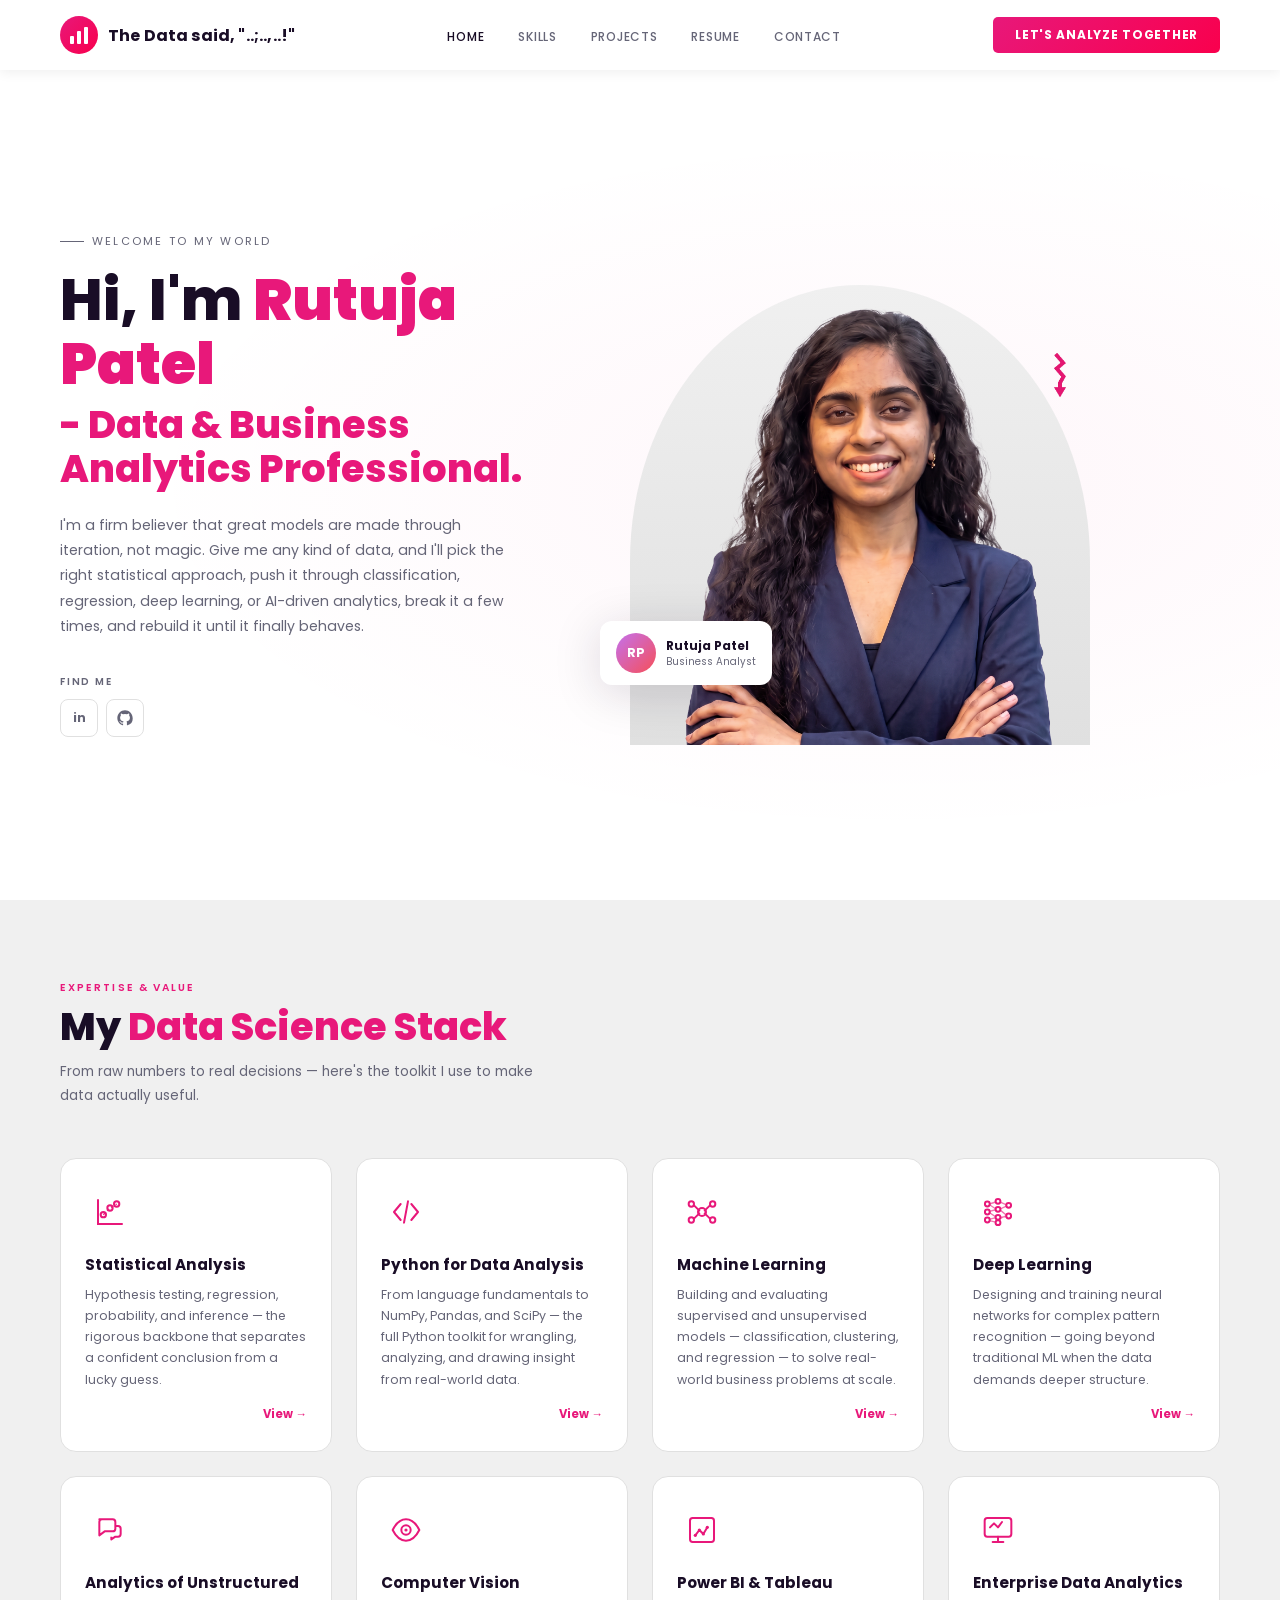
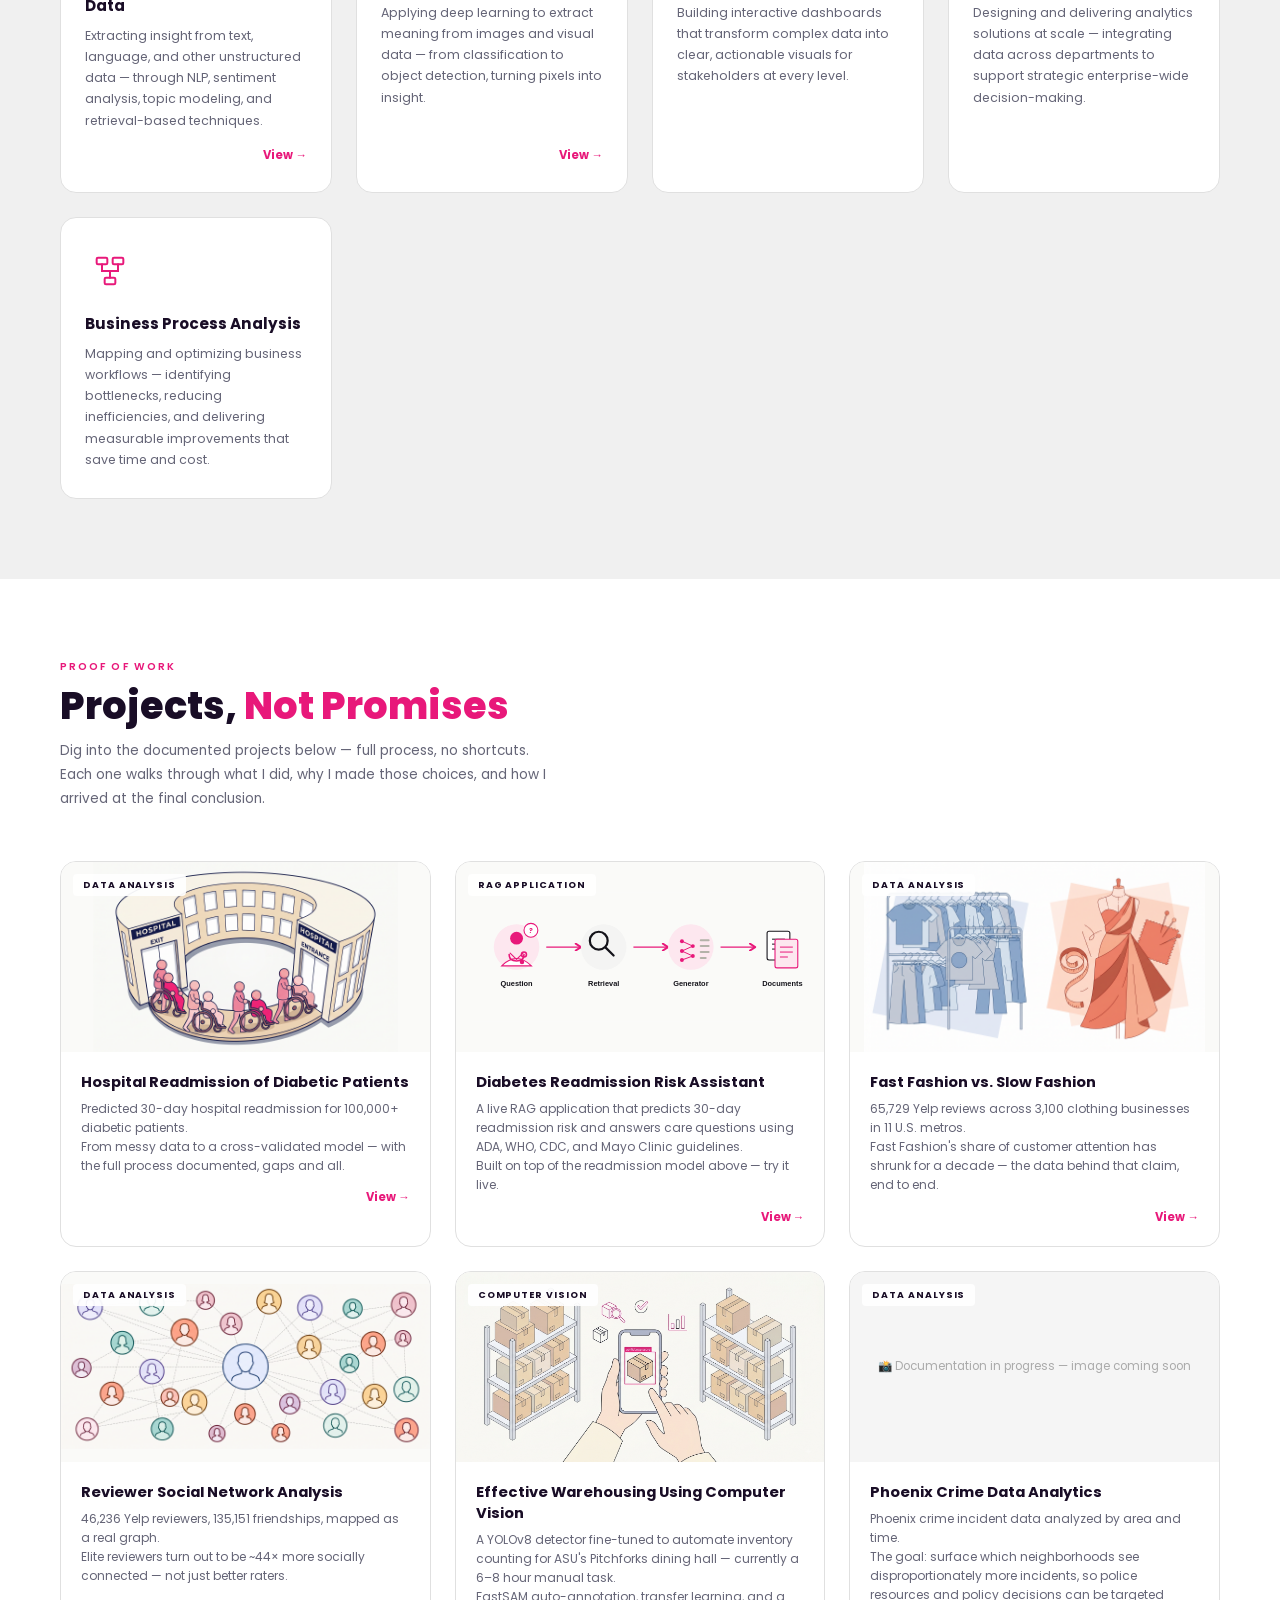
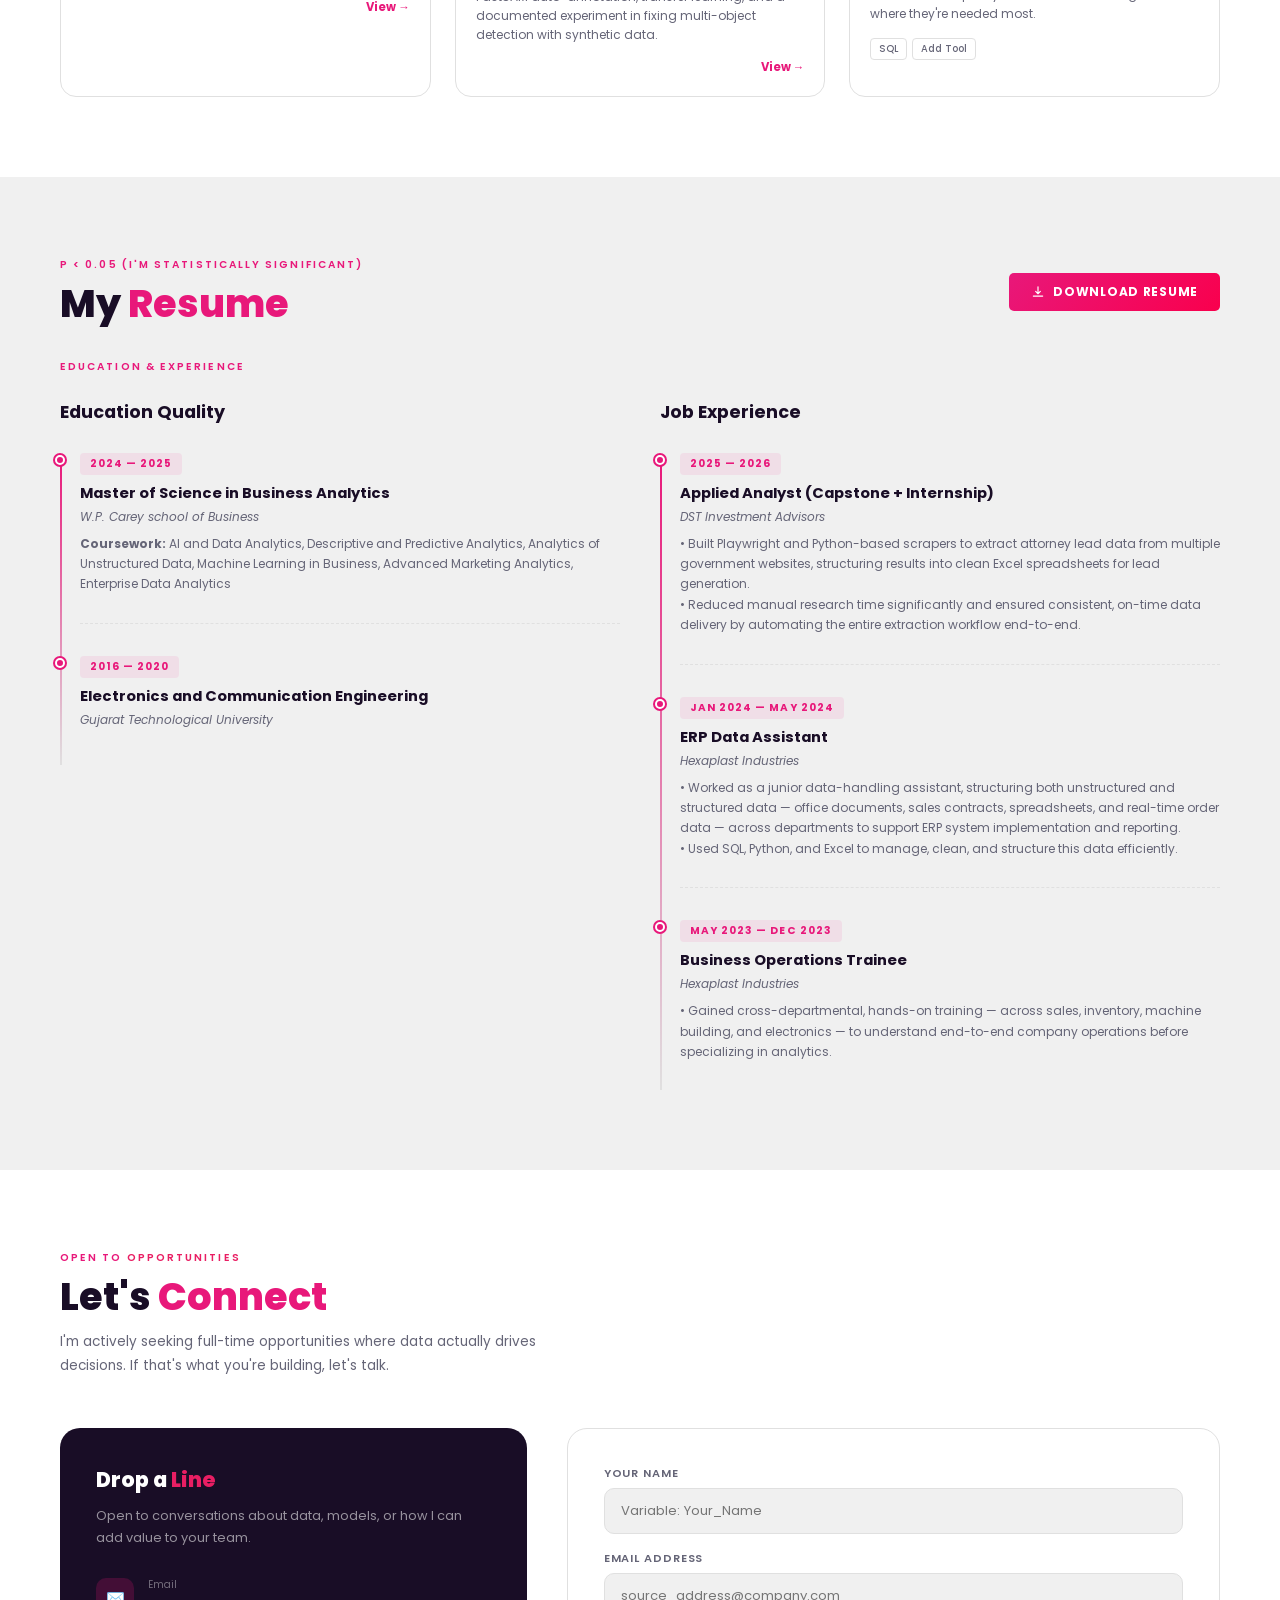
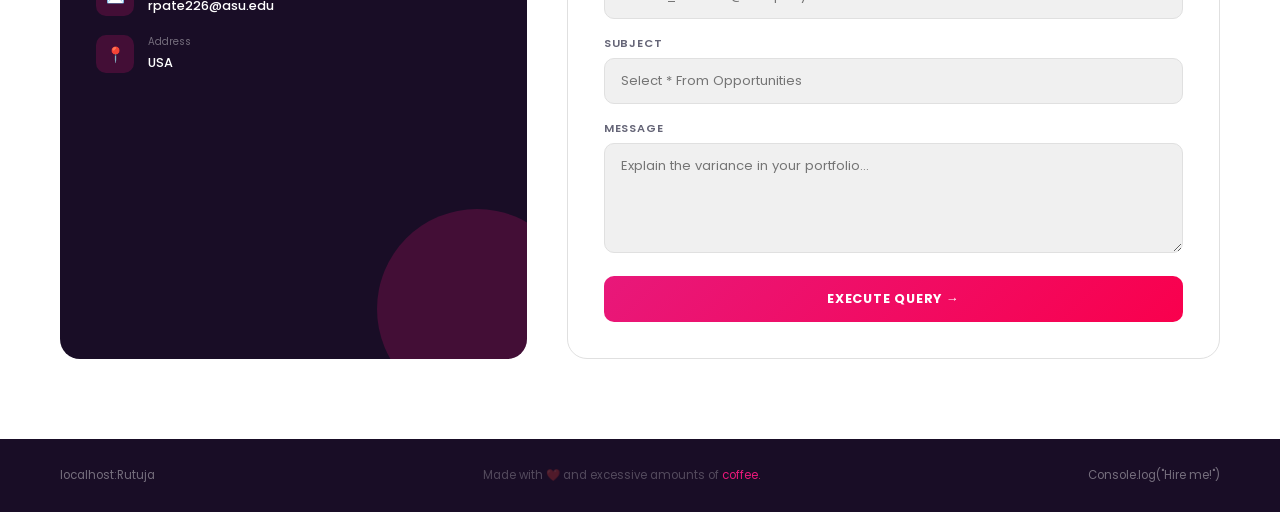
==== index.html @ 2fa55e88 "Update hero title and fill in Phoenix crime project description Per feedback: "a Business Analyst" u" ====
<!DOCTYPE html>
<html lang="en">
<head>
  <!-- Google tag (gtag.js) -->
  <script async src="https://www.googletagmanager.com/gtag/js?id=G-8GJ6KLD18J"></script>
  <script>
    window.dataLayer = window.dataLayer || [];
    function gtag(){dataLayer.push(arguments);}
    gtag('js', new Date());
    gtag('config', 'G-8GJ6KLD18J');
  </script>

<meta charset="UTF-8">
<meta name="viewport" content="width=device-width, initial-scale=1.0">
<title>Rutuja Patel | Analyst</title>
<link rel="icon" type="image/svg+xml" href="data:image/svg+xml,%3Csvg xmlns='http://www.w3.org/2000/svg' viewBox='0 0 64 64'%3E%3Cdefs%3E%3ClinearGradient id='g' x1='0%25' y1='0%25' x2='100%25' y2='100%25'%3E%3Cstop offset='0%25' stop-color='%23e8187a'/%3E%3Cstop offset='100%25' stop-color='%23f9004d'/%3E%3C/linearGradient%3E%3C/defs%3E%3Ccircle cx='32' cy='32' r='32' fill='url(%23g)'/%3E%3Ctext x='32' y='42' font-family='Poppins, Arial, sans-serif' font-weight='800' font-size='26' fill='white' text-anchor='middle'%3ERP%3C/text%3E%3C/svg%3E">
<link href="https://fonts.googleapis.com/css2?family=Poppins:wght@300;400;500;600;700;800;900&display=swap" rel="stylesheet">
<style>
:root {
  --bg: #f0f0f0;
  --white: #ffffff;
  --navy: #190d26;
  --pink: #e8187a;
  --pink2: #f9004d;
  --pink-grad: linear-gradient(135deg, #e8187a, #f9004d);
  --muted: #656577;
  --border: #e0e0e0;
  --text: #190d26;
  --font: 'Poppins', sans-serif;
  --shadow: 0 4px 24px rgba(25,13,38,0.10);
  --shadow-lg: 0 8px 48px rgba(25,13,38,0.15);
}
*,*::before,*::after{box-sizing:border-box;margin:0;padding:0}
html{scroll-behavior:smooth}
body{background:var(--bg);color:var(--text);font-family:var(--font);overflow-x:hidden}

/* -- TOPNAV -- */
.topnav{
  display:flex;align-items:center;justify-content:space-between;
  padding:0 60px;height:70px;
  background:var(--white);
  box-shadow:0 2px 12px rgba(0,0,0,0.07);
  position:sticky;top:0;z-index:100;
}
.logo{display:flex;align-items:center;gap:10px;text-decoration:none}
.logo-avatar{
  width:38px;height:38px;border-radius:50%;
  background:var(--pink-grad);
  display:flex;align-items:center;justify-content:center;
  color:white;font-weight:800;font-size:.85rem;
}
.logo-name{font-weight:700;font-size:1rem;color:var(--navy);letter-spacing:.01em}
.nav-links{display:flex;gap:6px;list-style:none}
.nav-links a{
  padding:6px 14px;border-radius:4px;
  font-size:.75rem;font-weight:500;letter-spacing:.06em;text-transform:uppercase;
  color:var(--muted);text-decoration:none;transition:color .2s;
}
.nav-links a:hover,.nav-links a.active{color:var(--navy)}
.nav-cta{
  background:var(--pink-grad);color:white;border:none;
  padding:9px 22px;border-radius:5px;
  font-family:var(--font);font-size:.75rem;font-weight:700;
  letter-spacing:.06em;text-transform:uppercase;cursor:pointer;text-decoration:none;
  transition:opacity .2s,transform .2s;
}
.nav-cta:hover{opacity:.9;transform:translateY(-1px)}
.nav-toggle{
  display:none;background:none;border:none;cursor:pointer;
  width:38px;height:38px;padding:0;align-items:center;justify-content:center;flex-shrink:0;
}
.nav-toggle span{display:block;width:20px;height:2px;background:var(--navy);border-radius:2px;position:relative;transition:background .2s}
.nav-toggle span::before,.nav-toggle span::after{
  content:'';position:absolute;left:0;width:20px;height:2px;background:var(--navy);border-radius:2px;transition:transform .2s;
}
.nav-toggle span::before{top:-6px}
.nav-toggle span::after{top:6px}
.nav-toggle.open span{background:transparent}
.nav-toggle.open span::before{transform:translateY(6px) rotate(45deg)}
.nav-toggle.open span::after{transform:translateY(-6px) rotate(-45deg)}

/* -- HERO -- */
#hero{
  background:var(--white);
  min-height:calc(100vh - 70px);
  display:flex;align-items:center;
  padding:0 60px;
  position:relative;overflow:hidden;
}
#hero::before{
  content:'';position:absolute;inset:0;
  background:radial-gradient(ellipse at 70% 50%,rgba(232,24,122,.04) 0%,transparent 60%);
  pointer-events:none;
}
.hero-content{flex:1;max-width:540px;padding-right:40px;position:relative;z-index:1}
.hero-eyebrow{
  font-size:.7rem;letter-spacing:.2em;text-transform:uppercase;
  color:var(--muted);margin-bottom:18px;
  display:flex;align-items:center;gap:8px;
}
.hero-eyebrow::before{content:'';width:24px;height:1px;background:var(--muted)}
h1.hero-heading{
  font-size:clamp(2.4rem,4.5vw,3.8rem);font-weight:800;
  line-height:1.12;color:var(--navy);margin-bottom:6px;
}
h1.hero-heading .pink{color:var(--pink);font-weight:900}
.hero-subheading{
  font-size:clamp(1.6rem,3vw,2.6rem);font-weight:800;
  color:var(--pink);line-height:1.15;margin-bottom:22px;
}
.hero-bio{
  font-size:.88rem;color:var(--muted);line-height:1.8;
  margin-bottom:36px;max-width:460px;
}
.hero-social-wrap{display:flex;gap:48px;flex-wrap:wrap}
.hero-social-group{}
.hero-social-label{
  font-size:.62rem;letter-spacing:.18em;text-transform:uppercase;
  color:var(--muted);margin-bottom:10px;font-weight:600;
}
.social-icons{display:flex;gap:8px}
.social-icon{
  width:38px;height:38px;border-radius:8px;
  border:1.5px solid var(--border);
  display:flex;align-items:center;justify-content:center;
  color:var(--muted);text-decoration:none;font-size:.75rem;font-weight:700;
  transition:all .2s;background:var(--white);
}
.social-icon:hover{background:rgba(232,24,122,.08);border-color:rgba(232,24,122,.35);color:var(--pink);transform:translateY(-2px)}
.skill-icon{
  width:38px;height:38px;border-radius:8px;
  border:1.5px solid var(--border);
  display:flex;align-items:center;justify-content:center;
  font-size:1.1rem;background:var(--white);
  transition:all .2s;cursor:default;
}
.skill-icon:hover{border-color:var(--pink);transform:translateY(-2px);box-shadow:0 4px 12px rgba(232,24,122,.2)}

/* HERO PHOTO AREA */
.hero-photo-area{
  flex:0 0 auto;width:520px;height:520px;
  position:relative;display:flex;align-items:flex-end;justify-content:center;
}
.hero-photo-bg{
  position:absolute;bottom:0;right:30px;
  width:460px;height:460px;border-radius:50% 50% 0 0 / 60% 60% 0 0;
  background:linear-gradient(180deg,#f0f0f0 0%,#e0e0e0 100%);
  overflow:hidden;display:flex;align-items:flex-end;justify-content:center;
}
.hero-photo-placeholder{
  width:100%;height:100%;display:flex;align-items:center;justify-content:center;
  flex-direction:column;gap:8px;color:var(--muted);
}
.hero-photo-placeholder span{font-size:3.5rem}
.hero-photo-placeholder p{font-size:.72rem;letter-spacing:.08em;text-align:center;padding:0 20px}

/* Floating card */
.hero-float-card{
  position:absolute;bottom:60px;left:0;
  background:var(--white);border-radius:12px;padding:12px 16px;
  box-shadow:var(--shadow-lg);display:flex;align-items:center;gap:10px;
  min-width:160px;
}
.float-avatar{
  width:40px;height:40px;border-radius:50%;
  background:linear-gradient(135deg,#c471ed,#f64f59);
  display:flex;align-items:center;justify-content:center;color:white;font-weight:700;font-size:.8rem;flex-shrink:0;
}
.float-name{font-size:.75rem;font-weight:700;color:var(--navy)}
.float-role{font-size:.62rem;color:var(--muted)}

/* Status badge */
.hero-status{
  position:absolute;top:60px;right:0;
  background:var(--pink-grad);
  color:white;border-radius:0 8px 8px 0;
  writing-mode:vertical-rl;text-orientation:mixed;
  padding:12px 8px;font-size:.6rem;font-weight:700;letter-spacing:.15em;text-transform:uppercase;
  box-shadow:var(--shadow);
}

/* -- SECTIONS -- */
.section{padding:80px 60px;background:var(--bg)}
.section.white{background:var(--white)}
.section-eyebrow{
  font-size:.65rem;letter-spacing:.2em;text-transform:uppercase;
  color:var(--pink);margin-bottom:8px;font-weight:600;
}
.section-title{
  font-size:clamp(1.8rem,3vw,2.5rem);font-weight:800;
  color:var(--navy);margin-bottom:10px;line-height:1.2;
}
.section-title span{color:var(--pink)}
.section-sub{font-size:.85rem;color:var(--muted);line-height:1.75;max-width:500px;margin-bottom:50px}
.resume-title-row{display:flex;align-items:center;justify-content:space-between;gap:24px;margin-bottom:32px}
.resume-download-btn{
  display:inline-flex;align-items:center;gap:8px;flex-shrink:0;
  background:var(--pink-grad);color:white;text-decoration:none;
  padding:10px 22px;border-radius:5px;
  font-family:var(--font);font-size:.75rem;font-weight:700;
  letter-spacing:.06em;text-transform:uppercase;
  transition:opacity .2s,transform .2s;
}
.resume-download-btn:hover{opacity:.9;transform:translateY(-1px)}

/* -- WHAT I DO -- */
.services-grid{
  display:grid;grid-template-columns:repeat(auto-fit,minmax(240px,1fr));gap:24px;
}
.service-card{
  background:var(--white);border:1.5px solid var(--border);
  border-radius:16px;padding:28px 24px;
  transition:all .3s;cursor:default;
  position:relative;overflow:hidden;color:inherit;text-decoration:none;
}
a.service-card{cursor:pointer}
.service-card::after{
  content:'';position:absolute;top:-40px;right:-40px;width:100px;height:100px;border-radius:50%;
  background:radial-gradient(circle,rgba(232,24,122,.35),transparent 70%);opacity:0;transition:opacity .3s;pointer-events:none;
}
.service-card:hover{
  border-color:transparent;transform:translateY(-5px);
  box-shadow:0 12px 40px rgba(232,24,122,.15);
}
.service-card:hover::after{opacity:1}
.service-icon{
  width:50px;height:50px;border-radius:12px;
  display:flex;align-items:center;justify-content:center;font-size:1.3rem;margin-bottom:16px;
  position:relative;z-index:1;transition:transform .3s;
}
.service-card:hover .service-icon{transform:scale(1.12) rotate(-6deg)}
.service-title{font-size:.95rem;font-weight:700;color:var(--navy);margin-bottom:8px;position:relative;z-index:1}
.service-desc{font-size:.78rem;color:var(--muted);line-height:1.7;position:relative;z-index:1}

/* -- PORTFOLIO -- */
.portfolio-grid{
  display:grid;grid-template-columns:repeat(auto-fill,minmax(290px,1fr));gap:24px;
}
.portfolio-card{
  background:var(--white);border-radius:16px;overflow:hidden;
  border:1.5px solid var(--border);transition:all .3s;
  display:block;color:inherit;text-decoration:none;
}
a.portfolio-card{cursor:pointer}
.portfolio-card:hover{transform:translateY(-6px);box-shadow:var(--shadow-lg);border-color:transparent}
.portfolio-thumb{
  height:190px;display:flex;align-items:center;justify-content:center;
  font-size:2.5rem;position:relative;overflow:hidden;
}
.portfolio-thumb img,.portfolio-thumb svg{transition:transform .4s ease}
.portfolio-card:hover .portfolio-thumb img,.portfolio-card:hover .portfolio-thumb svg{transform:scale(1.1)}
.thumb-cat{
  position:absolute;top:12px;left:12px;
  font-size:.58rem;font-weight:700;letter-spacing:.1em;text-transform:uppercase;
  padding:4px 10px;border-radius:4px;background:rgba(255,255,255,.92);color:var(--navy);
}
.portfolio-body{padding:20px}
.portfolio-title{font-size:.92rem;font-weight:700;color:var(--navy);margin-bottom:6px}
.portfolio-desc{font-size:.75rem;color:var(--muted);line-height:1.6;margin-bottom:14px}
.portfolio-meta{display:flex;align-items:center;justify-content:space-between}
.p-tags{display:flex;gap:5px;flex-wrap:wrap}
.p-tag{font-size:.6rem;padding:3px 8px;border-radius:4px;border:1px solid var(--border);color:var(--muted);font-weight:500}
.portfolio-link{font-size:.72rem;color:var(--pink);text-decoration:none;font-weight:700;display:inline-block;transition:transform .25s}
.portfolio-link:hover{color:var(--pink2)}
.portfolio-card:hover .portfolio-link,.service-card:hover .portfolio-link{transform:translateX(4px)}

/* -- RESUME -- */
.resume-tabs{
  display:flex;gap:0;border-bottom:2px solid var(--border);margin-bottom:40px;overflow-x:auto;-webkit-overflow-scrolling:touch;
}
.resume-tab{
  padding:12px 24px;font-size:.75rem;font-weight:600;letter-spacing:.06em;
  text-transform:uppercase;color:var(--muted);border:none;background:transparent;
  cursor:pointer;border-bottom:2px solid transparent;margin-bottom:-2px;
  font-family:var(--font);transition:all .2s;white-space:nowrap;
}
.resume-tab.active{color:var(--pink);border-bottom-color:var(--pink)}
.resume-tab:hover:not(.active){color:var(--navy)}
.tab-pane{display:none}
.tab-pane.active{display:block}
.resume-grid{display:grid;grid-template-columns:1fr 1fr;gap:40px}
.resume-block-title{
  font-size:1.1rem;font-weight:700;color:var(--navy);
  margin-bottom:24px;display:flex;align-items:center;gap:8px;
}
.resume-block-title span{color:var(--pink)}
.timeline{position:relative;padding-left:20px}
.timeline::before{content:'';position:absolute;left:0;top:8px;bottom:0px;width:2px;background:linear-gradient(var(--pink),var(--border))}
.timeline-item{position:relative;margin-bottom:28px;padding-bottom:28px;border-bottom:1px dashed var(--border)}
.timeline-item:last-child{border-bottom:none;margin-bottom:0}
.timeline-item::before{
  content:'';position:absolute;left:-25px;top:6px;
  width:10px;height:10px;border-radius:50%;
  background:var(--pink);border:2px solid white;box-shadow:0 0 0 2px var(--pink);
}
.timeline-date{
  font-size:.65rem;font-weight:700;letter-spacing:.1em;text-transform:uppercase;
  color:var(--pink);background:rgba(232,24,122,.08);
  padding:3px 10px;border-radius:4px;display:inline-block;margin-bottom:8px;
}
.timeline-title{font-size:.92rem;font-weight:700;color:var(--navy);margin-bottom:4px}
.timeline-org{font-size:.75rem;color:var(--muted);margin-bottom:8px;font-style:italic}
.timeline-desc{font-size:.75rem;color:var(--muted);line-height:1.7}
.timeline-score{
  display:inline-block;margin-top:6px;font-size:.68rem;font-weight:700;
  color:white;background:var(--pink-grad);padding:2px 10px;border-radius:10px;
}

/* Skills */
.skills-grid2{display:grid;grid-template-columns:repeat(auto-fit,minmax(260px,1fr));gap:32px}
.skill-group-title{font-size:.92rem;font-weight:700;color:var(--navy);margin-bottom:16px;padding-bottom:8px;border-bottom:1px solid var(--border)}
.skill-item{display:flex;align-items:center;gap:12px;margin-bottom:14px}
.skill-name{font-size:.78rem;min-width:120px;color:var(--text);font-weight:500}
.skill-track{flex:1;height:6px;background:#e8e8e8;border-radius:3px;overflow:hidden}
.skill-fill{height:100%;border-radius:3px;background:var(--pink-grad);width:0%;transition:width 1.3s cubic-bezier(.4,0,.2,1)}
.skill-pct{font-size:.68rem;color:var(--muted);min-width:32px;text-align:right;font-weight:600}

/* -- CONTACT -- */
.contact-wrap{display:grid;grid-template-columns:1fr 1.4fr;gap:40px}
.contact-info{background:var(--navy);border-radius:20px;padding:36px;color:white;position:relative;overflow:hidden}
.contact-info::after{
  content:'';position:absolute;bottom:-50px;right:-50px;
  width:200px;height:200px;border-radius:50%;
  background:rgba(232,24,122,.2);pointer-events:none;
}
.contact-info h3{font-size:1.3rem;font-weight:800;margin-bottom:10px}
.contact-info p{font-size:.8rem;color:rgba(255,255,255,.55);line-height:1.75;margin-bottom:28px}
.c-detail{display:flex;align-items:center;gap:14px;margin-bottom:18px}
.c-icon{
  width:38px;height:38px;border-radius:10px;
  background:rgba(232,24,122,.2);
  display:flex;align-items:center;justify-content:center;font-size:.95rem;flex-shrink:0;
}
.c-label{font-size:.62rem;color:rgba(255,255,255,.4);display:block}
.c-value{font-size:.8rem;color:white;font-weight:500}
.contact-form{background:var(--white);border-radius:20px;padding:36px;border:1.5px solid var(--border)}
.form-row{margin-bottom:16px}
.form-label{font-size:.7rem;font-weight:600;letter-spacing:.08em;text-transform:uppercase;color:var(--muted);display:block;margin-bottom:6px}
.form-input{
  width:100%;padding:12px 16px;border:1.5px solid var(--border);border-radius:10px;
  background:var(--bg);color:var(--text);font-family:var(--font);font-size:.82rem;
  transition:border-color .2s;outline:none;
}
.form-input:focus{border-color:var(--pink)}
textarea.form-input{resize:vertical;min-height:110px}
.btn-send{
  width:100%;padding:14px;background:var(--pink-grad);color:white;border:none;border-radius:10px;
  font-family:var(--font);font-size:.8rem;font-weight:700;letter-spacing:.06em;text-transform:uppercase;
  cursor:pointer;transition:all .2s;
}
.btn-send:hover{opacity:.9;transform:translateY(-2px);box-shadow:0 6px 20px rgba(232,24,122,.4)}

/* -- FOOTER -- */
footer{
  background:var(--navy);color:rgba(255,255,255,.4);
  padding:28px 60px;display:flex;align-items:center;justify-content:space-between;
  font-size:.72rem;
}
footer .pink{color:var(--pink)}

/* -- ANIMATIONS -- */
.anim{opacity:0;transform:translateY(24px);transition:opacity .65s,transform .65s}
.anim.in{opacity:1;transform:translateY(0)}
@keyframes fadeUp{from{opacity:0;transform:translateY(20px)}to{opacity:1;transform:translateY(0)}}
.hero-content>*{opacity:0;animation:fadeUp .6s forwards}
.hero-content .hero-eyebrow{animation-delay:.1s}
.hero-content h1{animation-delay:.25s}
.hero-content .hero-subheading{animation-delay:.35s}
.hero-content .hero-bio{animation-delay:.45s}
.hero-content .hero-social-wrap{animation-delay:.6s}
.hero-photo-area{opacity:0;animation:fadeUp .8s .4s forwards}

/* -- RESPONSIVE -- */
@media(max-width:960px){
  .topnav{padding:0 24px}
  .nav-toggle{display:flex}
  .nav-links{
    display:flex;flex-direction:column;gap:0;
    position:absolute;top:70px;left:0;right:0;
    background:var(--white);box-shadow:0 12px 24px rgba(0,0,0,.08);
    max-height:0;overflow:hidden;transition:max-height .25s ease;
  }
  .nav-links.open{max-height:320px}
  .nav-links a{padding:14px 24px;border-bottom:1px solid var(--border)}
  #hero{flex-direction:column;padding:60px 24px;text-align:center;gap:40px}
  .hero-content{padding-right:0;max-width:100%}
  .hero-social-wrap{justify-content:center}
  .hero-photo-area{width:100%;height:300px}
  .hero-photo-bg{width:280px;height:280px}
  .section{padding:60px 24px}
  .resume-grid,.contact-wrap{grid-template-columns:1fr}
  .resume-title-row{flex-wrap:wrap;gap:16px}
  footer{flex-direction:column;gap:8px;padding:20px 24px;text-align:center}
}
@media(max-width:600px){
  .services-grid{grid-template-columns:1fr}
  .portfolio-grid{grid-template-columns:1fr}
}
</style>
</head>
<body>

<!-- TOPNAV -->
<header class="topnav">
  <a href="#hero" class="logo">
  <div class="logo-avatar">
    <svg width="22" height="22" viewBox="0 0 22 22" fill="none">
      <rect x="2" y="12" width="4" height="8" rx="1" fill="white"/>
      <rect x="9" y="7" width="4" height="13" rx="1" fill="white"/>
      <rect x="16" y="3" width="4" height="17" rx="1" fill="white"/>
    </svg>
  </div>
  <span class="logo-name">The Data said, "..;..,..!"</span>
  </a>
  <ul class="nav-links" id="navLinks">
    <li><a href="#hero" class="active">Home</a></li>
    <li><a href="#features">Skills</a></li>
    <li><a href="#portfolio">Projects</a></li>
    <li><a href="#resume">Resume</a></li>
    <li><a href="#contact">Contact</a></li>
  </ul>
  <a href="#contact" class="nav-cta">Let's Analyze Together</a>
  <button class="nav-toggle" id="navToggle" aria-label="Toggle menu" aria-expanded="false" aria-controls="navLinks"><span></span></button>
</header>

<!-- HERO -->
<section id="hero">
  <canvas id="heroDotCanvas" style="position:absolute;inset:0;width:100%;height:100%;pointer-events:none;z-index:0;"></canvas>
  <div class="hero-content">
    <div class="hero-eyebrow">Welcome to my world</div>
    <h1 class="hero-heading">Hi, I'm <span class="pink">Rutuja Patel</span></h1>
    <div class="hero-subheading">- Data &amp; Business Analytics Professional.</div>
    <p class="hero-bio">I'm a firm believer that great models are made through iteration, not magic. Give me any kind of data, and I'll pick the right statistical approach, push it through classification, regression, deep learning, or AI-driven analytics, break it a few times, and rebuild it until it finally behaves.</p>

    <div class="hero-social-wrap">
      <div class="hero-social-group">
        <div class="hero-social-label">Find me</div>
        <div class="social-icons">
          <!-- <a href="#" class="social-icon" title="Facebook">f</a> -->
          <!-- <a href="#" class="social-icon" title="Instagram">ig</a> -->
          <a href="https://www.linkedin.com/in/rutuja-patel-analyst/" class="social-icon" title="LinkedIn" target="_blank" rel="noopener">in</a>
          <a href="https://github.com/analyzewithrutuja" class="social-icon" title="GitHub" target="_blank" rel="noopener">
            <svg width="16" height="16" viewBox="0 0 24 24" fill="currentColor">
              <path d="M12 .5C5.73.5.5 5.73.5 12c0 5.08 3.29 9.39 7.86 10.91.58.1.79-.25.79-.56 0-.28-.01-1.02-.02-2-3.2.7-3.88-1.54-3.88-1.54-.52-1.33-1.28-1.68-1.28-1.68-1.04-.71.08-.7.08-.7 1.15.08 1.76 1.18 1.76 1.18 1.03 1.76 2.7 1.25 3.36.96.1-.75.4-1.25.73-1.54-2.56-.29-5.25-1.28-5.25-5.7 0-1.26.45-2.29 1.18-3.1-.12-.29-.51-1.46.11-3.04 0 0 .97-.31 3.18 1.18a11 11 0 0 1 5.8 0c2.2-1.49 3.17-1.18 3.17-1.18.63 1.58.24 2.75.12 3.04.74.81 1.18 1.84 1.18 3.1 0 4.43-2.7 5.4-5.27 5.69.41.36.78 1.06.78 2.14 0 1.55-.01 2.79-.01 3.17 0 .31.21.67.8.56A10.51 10.51 0 0 0 23.5 12C23.5 5.73 18.27.5 12 .5z"/>
            </svg>
          </a>
        </div>
      </div>
      <!--
      <div class="hero-social-group">
        <div class="hero-social-label">Best skill on</div>
        <div class="social-icons">
          <div class="skill-icon" title="LinkedIn">-</div>
          <div class="skill-icon" title="Figma">-</div>
          <div class="skill-icon" title="Framer">-</div>
        </div>
      </div>
      -->
    </div>
  </div>

  <div class="hero-photo-area">
    <!-- <div class="hero-status">Available</div> -->
    <div class="hero-status" style="background:transparent; border:none; box-shadow:none; padding:0;">
        <img src="images/downward_zigzag_arrow.png" alt="scroll down" 
        style="width:120px; height:auto;">
    </div>
    <div class="hero-photo-bg">
  <img src="images/hero.png" alt="Rutuja Patel" 
       style="width:100%;height:100%;object-fit:cover;object-position:top">
    </div>
    <div class="hero-float-card">
      <div class="float-avatar">RP</div>
      <div>
        <div class="float-name">Rutuja Patel</div>
        <div class="float-role">Business Analyst</div>
      </div>
    </div>
  </div>
</section>

<!-- WHAT I DO -->
<section id="features" class="section">
  <div class="section-eyebrow">Expertise & Value</div>
  <h2 class="section-title">My <span>Data Science Stack</span></h2>
  <p class="section-sub">From raw numbers to real decisions — here's the toolkit I use to make data actually useful.</p>
  <div class="services-grid">

    <!-- 1. Statistical Analysis -->
    <a href="skills/statistical_analysis.html" class="service-card anim" style="display:flex;flex-direction:column;">
    <div class="service-icon" style="background:#ffffff">
      <svg width="32" height="32" viewBox="0 0 24 24" fill="none">
        <path d="M3 3v18h18" stroke="#e8187a" stroke-width="1.5" stroke-linecap="round"/>
        <circle cx="7" cy="14" r="2" stroke="#e8187a" stroke-width="1.5"/>
        <circle cx="12" cy="9" r="2" stroke="#e8187a" stroke-width="1.5"/>
        <circle cx="17" cy="6" r="2" stroke="#e8187a" stroke-width="1.5"/>
        <path d="M7 14 L12 9 L17 6" stroke="#e8187a" stroke-width="1" stroke-dasharray="2 2"/>
      </svg>
    </div>
    <div class="service-title">Statistical Analysis</div>
    <p class="service-desc" style="flex:1">Hypothesis testing, regression, probability, and inference — the rigorous backbone that separates a confident conclusion from a lucky guess.</p>
    <span class="portfolio-link" style="display:block;margin-top:16px;font-size:.72rem;text-align:right;">View →</span>
  </a>

    <!-- 2. Python for Data Analysis -->
    <a href="skills/python_for_data_analysis.html" class="service-card anim" style="display:flex;flex-direction:column;">
      <div class="service-icon" style="background:#ffffff">
        <svg width="32" height="32" viewBox="0 0 24 24" fill="none">
          <path d="M8 6L3 12l5 6" stroke="#e8187a" stroke-width="1.5" stroke-linecap="round" stroke-linejoin="round"/>
          <path d="M16 6l5 6-5 6" stroke="#e8187a" stroke-width="1.5" stroke-linecap="round" stroke-linejoin="round"/>
          <path d="M13.5 4l-3 16" stroke="#e8187a" stroke-width="1.5" stroke-linecap="round"/>
        </svg>
      </div>
      <div class="service-title">Python for Data Analysis</div>
      <p class="service-desc" style="flex:1">From language fundamentals to NumPy, Pandas, and SciPy — the full Python toolkit for wrangling, analyzing, and drawing insight from real-world data.</p>
      <span class="portfolio-link" style="display:block;margin-top:16px;font-size:.72rem;text-align:right;">View →</span>
    </a>

    <!-- 3. Machine Learning -->
    <a href="skills/machine_learning_for_data_analytics.html" class="service-card anim" style="display:flex;flex-direction:column;">
      <div class="service-icon" style="background:#ffffff">
        <svg width="32" height="32" viewBox="0 0 24 24" fill="none">
          <circle cx="12" cy="12" r="3" stroke="#e8187a" stroke-width="1.5"/>
          <circle cx="4" cy="6" r="2" stroke="#e8187a" stroke-width="1.5"/>
          <circle cx="20" cy="6" r="2" stroke="#e8187a" stroke-width="1.5"/>
          <circle cx="4" cy="18" r="2" stroke="#e8187a" stroke-width="1.5"/>
          <circle cx="20" cy="18" r="2" stroke="#e8187a" stroke-width="1.5"/>
          <path d="M6 7l4 4M18 7l-4 4M6 17l4-4M18 17l-4-4" stroke="#e8187a" stroke-width="1.5" stroke-linecap="round"/>
        </svg>
      </div>
      <div class="service-title">Machine Learning</div>
      <p class="service-desc" style="flex:1">Building and evaluating supervised and unsupervised models — classification, clustering, and regression — to solve real-world business problems at scale.</p>
      <span class="portfolio-link" style="display:block;margin-top:12px;font-size:.72rem;text-align:right;">View &rarr;</span>
    </a>

    <!-- 4. Deep Learning -->
    <a href="skills/deep_learning.html" class="service-card anim" style="display:flex;flex-direction:column;">
      <div class="service-icon" style="background:#ffffff">
        <svg width="32" height="32" viewBox="0 0 24 24" fill="none">
          <circle cx="4" cy="6" r="1.8" stroke="#e8187a" stroke-width="1.5"/>
          <circle cx="4" cy="12" r="1.8" stroke="#e8187a" stroke-width="1.5"/>
          <circle cx="4" cy="18" r="1.8" stroke="#e8187a" stroke-width="1.5"/>
          <circle cx="12" cy="4" r="1.8" stroke="#e8187a" stroke-width="1.5"/>
          <circle cx="12" cy="10" r="1.8" stroke="#e8187a" stroke-width="1.5"/>
          <circle cx="12" cy="16" r="1.8" stroke="#e8187a" stroke-width="1.5"/>
          <circle cx="12" cy="20" r="1.8" stroke="#e8187a" stroke-width="1.5"/>
          <circle cx="20" cy="7" r="1.8" stroke="#e8187a" stroke-width="1.5"/>
          <circle cx="20" cy="15" r="1.8" stroke="#e8187a" stroke-width="1.5"/>
          <path d="M5.6 6L10.2 4.5M5.6 6.6L10.2 9.6M5.6 11.5L10.2 10.3M5.6 12.5L10.2 15.6M5.6 17.5L10.2 16.2M5.6 18.4L10.2 19.6" stroke="#e8187a" stroke-width="1" opacity="0.6"/>
          <path d="M13.7 4.6L18.4 6.6M13.7 9.6L18.4 7.6M13.7 10.6L18.4 14.4M13.7 16L18.4 15.4M13.7 16.8L18.4 14.8" stroke="#e8187a" stroke-width="1" opacity="0.6"/>
        </svg>
      </div>
      <div class="service-title">Deep Learning</div>
      <p class="service-desc" style="flex:1">Designing and training neural networks for complex pattern recognition — going beyond traditional ML when the data demands deeper structure.</p>
      <span class="portfolio-link" style="display:block;margin-top:16px;font-size:.72rem;text-align:right;">View →</span>
    </a>

    <!-- 5. Analytics of Unstructured Data -->
    <a href="skills/analytics_of_unstructured_data.html" class="service-card anim" style="display:flex;flex-direction:column;">
      <div class="service-icon" style="background:#ffffff">
        <svg width="32" height="32" viewBox="0 0 24 24" fill="none">
          <path d="M4 4h10a2 2 0 012 2v5a2 2 0 01-2 2H8l-4 3V6a2 2 0 012-2z" stroke="#e8187a" stroke-width="1.5" stroke-linejoin="round"/>
          <path d="M16 9h2a2 2 0 012 2v4a2 2 0 01-2 2h-2l-3 2v-2" stroke="#e8187a" stroke-width="1.5" stroke-linejoin="round"/>
        </svg>
      </div>
      <div class="service-title">Analytics of Unstructured Data</div>
      <p class="service-desc" style="flex:1">Extracting insight from text, language, and other unstructured data — through NLP, sentiment analysis, topic modeling, and retrieval-based techniques.</p>
      <span class="portfolio-link" style="display:block;margin-top:16px;font-size:.72rem;text-align:right;">View →</span>
    </a>

    <!-- 6. Computer Vision -->
    <a href="skills/computer_vision.html" class="service-card anim" style="display:flex;flex-direction:column;">
      <div class="service-icon" style="background:#ffffff">
        <svg width="32" height="32" viewBox="0 0 24 24" fill="none">
          <path d="M2 12c2.5-5 6.5-8 10-8s7.5 3 10 8c-2.5 5-6.5 8-10 8s-7.5-3-10-8z" stroke="#e8187a" stroke-width="1.5" stroke-linejoin="round"/>
          <circle cx="12" cy="12" r="3.5" stroke="#e8187a" stroke-width="1.5"/>
          <circle cx="12" cy="12" r="1.2" fill="#e8187a"/>
        </svg>
      </div>
      <div class="service-title">Computer Vision</div>
      <p class="service-desc" style="flex:1">Applying deep learning to extract meaning from images and visual data — from classification to object detection, turning pixels into insight.</p>
      <span class="portfolio-link" style="display:block;margin-top:16px;font-size:.72rem;text-align:right;">View →</span>
    </a>


    <!-- 7. Power BI & Tableau -->
    <div class="service-card anim" style="display:flex;flex-direction:column;">
      <div class="service-icon" style="background:#ffffff">
        <svg width="32" height="32" viewBox="0 0 24 24" fill="none">
          <rect x="3" y="3" width="18" height="18" rx="2" stroke="#e8187a" stroke-width="1.5"/>
          <path d="M7 16l3-4 3 3 3-5" stroke="#e8187a" stroke-width="1.5" stroke-linecap="round" stroke-linejoin="round"/>
          <circle cx="7" cy="16" r="1.2" fill="#e8187a"/>
          <circle cx="10" cy="12" r="1.2" fill="#e8187a"/>
          <circle cx="13" cy="15" r="1.2" fill="#e8187a"/>
          <circle cx="16" cy="10" r="1.2" fill="#e8187a"/>
        </svg>
      </div>
      <div class="service-title">Power BI & Tableau</div>
      <p class="service-desc" style="flex:1">Building interactive dashboards that transform complex data into clear, actionable visuals for stakeholders at every level.</p>
      <!-- <a href="#portfolio" class="portfolio-link" style="display:block;margin-top:16px;font-size:.72rem;text-align:right;">View →</a> -->
    </div>

    <!-- 8. Enterprise Data Analytics -->
    <div class="service-card anim" style="display:flex;flex-direction:column;">
      <div class="service-icon" style="background:#ffffff">
        <svg width="32" height="32" viewBox="0 0 24 24" fill="none">
          <rect x="2" y="3" width="20" height="14" rx="2" stroke="#e8187a" stroke-width="1.5"/>
          <path d="M8 21h8M12 17v4" stroke="#e8187a" stroke-width="1.5" stroke-linecap="round"/>
          <path d="M6 10l3-3 3 3 3-4" stroke="#e8187a" stroke-width="1.5" stroke-linecap="round" stroke-linejoin="round"/>
        </svg>
      </div>
      <div class="service-title">Enterprise Data Analytics</div>
      <p class="service-desc" style="flex:1">Designing and delivering analytics solutions at scale — integrating data across departments to support strategic enterprise-wide decision-making.</p>
      <!-- <a href="#portfolio" class="portfolio-link" style="display:block;margin-top:16px;font-size:.72rem;text-align:right;">View →</a> -->
    </div>

    <!-- 9. Business Process Analysis -->
    <div class="service-card anim" style="display:flex;flex-direction:column;">
      <div class="service-icon" style="background:#ffffff">
        <svg width="32" height="32" viewBox="0 0 24 24" fill="none">
          <rect x="2" y="2" width="8" height="5" rx="1" stroke="#e8187a" stroke-width="1.5"/>
          <rect x="14" y="2" width="8" height="5" rx="1" stroke="#e8187a" stroke-width="1.5"/>
          <rect x="8" y="17" width="8" height="5" rx="1" stroke="#e8187a" stroke-width="1.5"/>
          <path d="M6 7L6 12L12 12L12 17" stroke="#e8187a" stroke-width="1.5" stroke-linecap="round"/>
          <path d="M18 7L18 12L12 12" stroke="#e8187a" stroke-width="1.5" stroke-linecap="round"/>
        </svg>
      </div>
      <div class="service-title">Business Process Analysis</div>
      <p class="service-desc" style="flex:1">Mapping and optimizing business workflows — identifying bottlenecks, reducing inefficiencies, and delivering measurable improvements that save time and cost.</p>
      <!-- <a href="#portfolio" class="portfolio-link" style="display:block;margin-top:16px;font-size:.72rem;text-align:right;">View →</a> -->
    </div>

  </div>
</section>


<!-- PORTFOLIO -->
<section id="portfolio" class="section white">
  <div class="section-eyebrow">Proof of Work</div>
  <h2 class="section-title">Projects, <span>Not Promises</span></h2>
  <p class="section-sub">Dig into the documented projects below — full process, no shortcuts. Each one walks through what I did, why I made those choices, and how I arrived at the final conclusion.</p>
  <div class="portfolio-grid">

    <!-- Project 1 -->
    <a href="projects/hospital_readmission.html" class="portfolio-card anim" data-cat="analysis">
      <div class="portfolio-thumb" style="background:#FAFAF8; overflow:hidden;">
        <div class="thumb-cat">Data Analysis</div>
        <img src="images/project_hospital_readmission.png" alt="Hospital Readmission of Diabetic Patients project thumbnail" style="width:100%;height:100%;object-fit:contain;object-position:center;">
      </div>
      <div class="portfolio-body">
        <div class="portfolio-title">Hospital Readmission of Diabetic Patients</div>
        <p class="portfolio-desc">Predicted 30-day hospital readmission for 100,000+ diabetic patients.<br>From messy data to a cross-validated model — with the full process documented, gaps and all.</p>
        <div class="portfolio-meta">
          <div class="p-tags"></div>
          <span class="portfolio-link">View →</span>
        </div>
      </div>
    </a>

    <!-- Project 2 -->
    <a href="projects/hospital_readmission_rag.html" class="portfolio-card anim" data-cat="analysis">
      <div class="portfolio-thumb" style="background:#FAFAF8; overflow:hidden; padding:0 16px;">
        <div class="thumb-cat">RAG Application</div>
        <svg width="100%" height="100%" viewBox="0 0 680 260" role="img" style="display:block;" preserveAspectRatio="xMidYMid meet">
          <title>RAG pipeline flowchart</title>
          <desc>A flat icon flowchart showing four stages: a doctor with a question mark, retrieval via a magnifying glass, a generator with a neural network icon, and documents shown as overlapping paper icons.</desc>
          <defs>
            <marker id="rag-arrow" viewBox="0 0 10 10" refX="8" refY="5" markerWidth="7" markerHeight="7" orient="auto-start-reverse">
              <path d="M2 1L8 5L2 9" fill="none" stroke="#e8187a" stroke-width="2.2" stroke-linecap="round" stroke-linejoin="round"/>
            </marker>
          </defs>
          <rect x="0" y="0" width="680" height="260" fill="#FAFAF8"/>

          <circle cx="90" cy="110" r="46" fill="#FDE7EF"/>
          <circle cx="90" cy="92" r="13" fill="#e8187a"/>
          <path d="M60 148 Q90 118 120 148 Z" fill="#ffffff" stroke="#e8187a" stroke-width="2.2"/>
          <path d="M77 122 L90 135 L103 122" fill="none" stroke="#e8187a" stroke-width="2.2" stroke-linecap="round" stroke-linejoin="round"/>
          <circle cx="101" cy="140" r="4.5" fill="#e8187a"/>
          <path d="M75 125 Q75 138 90 138 Q105 138 105 125" fill="none" stroke="#e8187a" stroke-width="3.2" stroke-linecap="round"/>
          <circle cx="105" cy="125" r="5" fill="none" stroke="#e8187a" stroke-width="3.2"/>
          <circle cx="119" cy="76" r="14" fill="#ffffff" stroke="#e8187a" stroke-width="2.2"/>
          <text x="119" y="81" text-anchor="middle" font-family="Poppins, sans-serif" font-weight="700" font-size="14" fill="#e8187a">?</text>
          <text x="90" y="188" text-anchor="middle" font-family="Inter, sans-serif" font-weight="700" font-size="15" fill="#14131A">Question</text>

          <line x1="150" y1="110" x2="220" y2="110" stroke="#e8187a" stroke-width="2.5" marker-end="url(#rag-arrow)"/>

          <circle cx="266" cy="110" r="46" fill="#F4F4F3"/>
          <circle cx="256" cy="97" r="18" fill="none" stroke="#14131A" stroke-width="4.5"/>
          <line x1="270" y1="111" x2="286" y2="127" stroke="#14131A" stroke-width="4.5" stroke-linecap="round"/>
          <text x="266" y="188" text-anchor="middle" font-family="Inter, sans-serif" font-weight="700" font-size="15" fill="#14131A">Retrieval</text>

          <line x1="326" y1="110" x2="396" y2="110" stroke="#e8187a" stroke-width="2.5" marker-end="url(#rag-arrow)"/>

          <circle cx="442" cy="110" r="46" fill="#FDE7EF"/>
          <circle cx="424" cy="98" r="4" fill="#e8187a"/>
          <circle cx="424" cy="118" r="4" fill="#e8187a"/>
          <circle cx="424" cy="136" r="4" fill="#e8187a"/>
          <circle cx="446" cy="108" r="4" fill="#e8187a"/>
          <circle cx="446" cy="128" r="4" fill="#e8187a"/>
          <line x1="424" y1="98" x2="446" y2="108" stroke="#e8187a" stroke-width="2"/>
          <line x1="424" y1="118" x2="446" y2="108" stroke="#e8187a" stroke-width="2"/>
          <line x1="424" y1="118" x2="446" y2="128" stroke="#e8187a" stroke-width="2"/>
          <line x1="424" y1="136" x2="446" y2="128" stroke="#e8187a" stroke-width="2"/>
          <rect x="460" y="94" width="20" height="4" rx="2" fill="#B4B2A9"/>
          <rect x="460" y="106" width="20" height="4" rx="2" fill="#B4B2A9"/>
          <rect x="460" y="118" width="20" height="4" rx="2" fill="#B4B2A9"/>
          <rect x="460" y="130" width="14" height="4" rx="2" fill="#B4B2A9"/>
          <text x="442" y="188" text-anchor="middle" font-family="Inter, sans-serif" font-weight="700" font-size="15" fill="#14131A">Generator</text>

          <line x1="502" y1="110" x2="572" y2="110" stroke="#e8187a" stroke-width="2.5" marker-end="url(#rag-arrow)"/>

          <rect x="596" y="78" width="46" height="58" rx="4" fill="#ffffff" stroke="#14131A" stroke-width="2.2"/>
          <line x1="606" y1="94" x2="632" y2="94" stroke="#14131A" stroke-width="2"/>
          <line x1="606" y1="104" x2="632" y2="104" stroke="#14131A" stroke-width="2"/>
          <line x1="606" y1="114" x2="622" y2="114" stroke="#14131A" stroke-width="2"/>

          <rect x="612" y="94" width="46" height="58" rx="4" fill="#FDE7EF" stroke="#e8187a" stroke-width="2.2"/>
          <line x1="622" y1="110" x2="648" y2="110" stroke="#e8187a" stroke-width="2"/>
          <line x1="622" y1="120" x2="648" y2="120" stroke="#e8187a" stroke-width="2"/>
          <line x1="622" y1="130" x2="638" y2="130" stroke="#e8187a" stroke-width="2"/>

          <text x="627" y="188" text-anchor="middle" font-family="Inter, sans-serif" font-weight="700" font-size="15" fill="#14131A">Documents</text>
        </svg>
      </div>
      <div class="portfolio-body">
        <div class="portfolio-title">Diabetes Readmission Risk Assistant</div>
        <p class="portfolio-desc">A live RAG application that predicts 30-day readmission risk and answers care questions using ADA, WHO, CDC, and Mayo Clinic guidelines.<br>Built on top of the readmission model above — try it live.</p>
        <div class="portfolio-meta">
          <div class="p-tags"></div>
          <span class="portfolio-link">View →</span>
        </div>
      </div>
    </a>

    <!-- Project 1.5 -->
    <a href="projects/fast_fashion_vs_slow_fashion.html" class="portfolio-card anim" data-cat="analysis">
      <div class="portfolio-thumb" style="background:#FAFAF8; overflow:hidden;">
        <div class="thumb-cat">Data Analysis</div>
        <img src="images/fashion/index.png" alt="Split illustration: a crowded fast-fashion clothing rack on the left in blue, and a single elegant bespoke dress on a tailor's mannequin with measuring tape and pins on the right in coral" style="width:100%;height:100%;object-fit:contain;object-position:center;">
      </div>
      <div class="portfolio-body">
        <div class="portfolio-title">Fast Fashion vs. Slow Fashion</div>
        <p class="portfolio-desc">65,729 Yelp reviews across 3,100 clothing businesses in 11 U.S. metros.<br>Fast Fashion's share of customer attention has shrunk for a decade — the data behind that claim, end to end.</p>
        <div class="portfolio-meta">
          <div class="p-tags"></div>
          <span class="portfolio-link">View →</span>
        </div>
      </div>
    </a>

    <!-- Project 1.6 -->
    <a href="projects/reviewer_network_analysis.html" class="portfolio-card anim" data-cat="analysis">
      <div class="portfolio-thumb" style="background:#FAFAF8; overflow:hidden;">
        <div class="thumb-cat">Data Analysis</div>
        <img src="images/fashion/index_network.png" alt="Flat illustration of a social network graph: pastel-colored profile-icon circles connected by dashed lines, radiating outward from one large central hub avatar" style="width:100%;height:100%;object-fit:contain;object-position:center;">
      </div>
      <div class="portfolio-body">
        <div class="portfolio-title">Reviewer Social Network Analysis</div>
        <p class="portfolio-desc">46,236 Yelp reviewers, 135,151 friendships, mapped as a real graph.<br>Elite reviewers turn out to be ~44&times; more socially connected — not just better raters.</p>
        <div class="portfolio-meta">
          <div class="p-tags"></div>
          <span class="portfolio-link">View →</span>
        </div>
      </div>
    </a>

    <!-- Project 3 -->
    <a href="projects/inventory_optimization_using_open_cv.html" class="portfolio-card anim" data-cat="optimization">
      <div class="portfolio-thumb" style="background:#FAFAF8; overflow:hidden;">
        <div class="thumb-cat">Computer Vision</div>
        <img src="images/inventory_optimization/index.png" alt="Line-art illustration of a warehouse inventory scan: hands holding a phone camera detecting a box with a pink bounding box and confidence score, warehouse shelving with boxes on either side" style="width:100%;height:100%;object-fit:cover;object-position:center;">
      </div>
      <div class="portfolio-body">
        <div class="portfolio-title">Effective Warehousing Using Computer Vision</div>
        <p class="portfolio-desc">A YOLOv8 detector fine-tuned to automate inventory counting for ASU's Pitchforks dining hall — currently a 6–8 hour manual task.<br>FastSAM auto-annotation, transfer learning, and a documented experiment in fixing multi-object detection with synthetic data.</p>
        <div class="portfolio-meta">
          <div class="p-tags"></div>
          <span class="portfolio-link">View →</span>
        </div>
      </div>
    </a>

    <!-- Project 5 -->
    <div class="portfolio-card anim" data-cat="analysis">
      <div class="portfolio-thumb" style="background:#f5f5f5;flex-direction:column;gap:6px;">
        <div class="thumb-cat">Data Analysis</div>
        <span style="font-size:.72rem;color:#aaa;font-family:'Poppins',sans-serif;text-align:center;padding:0 20px">📸 Documentation in progress — image coming soon</span>
      </div>
      <div class="portfolio-body">
        <div class="portfolio-title">Phoenix Crime Data Analytics</div>
        <p class="portfolio-desc">Phoenix crime incident data analyzed by area and time.<br>The goal: surface which neighborhoods see disproportionately more incidents, so police resources and policy decisions can be targeted where they're needed most.</p>
        <div class="portfolio-meta">
          <div class="p-tags">
            <span class="p-tag">SQL</span>
            <span class="p-tag">Add Tool</span>
          </div>
          <!-- <a href="#" class="portfolio-link">View →</a> -->
        </div>
      </div>
    </div>

  </div>
</section>

<!-- RESUME -->
<section id="resume" class="section">
  <div class="resume-title-row">
    <div>
      <div class="section-eyebrow">p < 0.05 (I'm statistically significant)</div>
      <h2 class="section-title" style="margin-bottom:0">My <span>Resume</span></h2>
    </div>
    <a href="Rutuja_Patel_Resume.pdf" download class="resume-download-btn">
      <svg width="14" height="14" viewBox="0 0 24 24" fill="none"><path d="M12 3v12m0 0l-4-4m4 4l4-4M4 19h16" stroke="white" stroke-width="2" stroke-linecap="round" stroke-linejoin="round"/></svg>
      Download Resume
    </a>
  </div>
  <!--
  <div class="resume-tabs">
    <button class="resume-tab active" onclick="switchTab('education',this)">Education & Experience</button>
    <button class="resume-tab" onclick="switchTab('experience',this)">Professional Skills</button>
    <button class="resume-tab" onclick="switchTab('skills',this)">Experience</button>
    <button class="resume-tab" onclick="switchTab('certifications',this)">Courses</button>
  </div>
  -->
  <div class="section-eyebrow" style="margin-bottom:24px">Education & Experience</div>

  <!-- Education -->
  <div class="tab-pane active" id="tab-education">
    <div class="resume-grid">
      <div>
        <div class="resume-block-title">Education Quality</div>
        <div class="timeline">
          <div class="timeline-item anim">
            <span class="timeline-date">2024 — 2025</span>
            <div class="timeline-title">Master of Science in Business Analytics</div>
            <div class="timeline-org">W.P. Carey school of Business</div>
            <p class="timeline-desc"><strong>Coursework:</strong> AI and Data Analytics, Descriptive and Predictive Analytics, Analytics of Unstructured Data, Machine Learning in Business, Advanced Marketing Analytics, Enterprise Data Analytics</p>
          </div>
          <div class="timeline-item anim">
            <span class="timeline-date">2016 — 2020</span>
            <div class="timeline-title">Electronics and Communication Engineering</div>
            <div class="timeline-org">Gujarat Technological University</div>
          </div>
        </div>
      </div>
      <div>
        <div class="resume-block-title">Job Experience</div>
        <div class="timeline">
          <div class="timeline-item anim">
            <span class="timeline-date">2025 — 2026</span>
            <div class="timeline-title">Applied Analyst (Capstone + Internship)</div>
            <div class="timeline-org">DST Investment Advisors</div>
            <p class="timeline-desc">
              • Built Playwright and Python-based scrapers to extract attorney lead data from multiple government websites, structuring results into clean Excel spreadsheets for lead generation.<br>
              • Reduced manual research time significantly and ensured consistent, on-time data delivery by automating the entire extraction workflow end-to-end.
            </p>
          </div>

          <div class="timeline-item anim">
            <span class="timeline-date">Jan 2024 — May 2024</span>
            <div class="timeline-title">ERP Data Assistant</div>
            <div class="timeline-org">Hexaplast Industries</div>
            <p class="timeline-desc">
              • Worked as a junior data-handling assistant, structuring both unstructured and structured data — office documents, sales contracts, spreadsheets, and real-time order data — across departments to support ERP system implementation and reporting.<br>
              • Used SQL, Python, and Excel to manage, clean, and structure this data efficiently.
            </p>
          </div>

          <div class="timeline-item anim">
            <span class="timeline-date">May 2023 — Dec 2023</span>
            <div class="timeline-title">Business Operations Trainee</div>
            <div class="timeline-org">Hexaplast Industries</div>
            <p class="timeline-desc">
              • Gained cross-departmental, hands-on training — across sales, inventory, machine building, and electronics — to understand end-to-end company operations before specializing in analytics.
            </p>
          </div>
        </div>
      </div>
    </div>
  </div>

  <!-- Professional Skills
  <div class="tab-pane" id="tab-experience">
    <div class="skills-grid2">
      <div class="anim">
        <div class="skill-group-title">Analytics & BI</div>
        <div class="skill-item"><span class="skill-name">SQL</span><div class="skill-track"><div class="skill-fill" data-w="90"></div></div><span class="skill-pct">90%</span></div>
        <div class="skill-item"><span class="skill-name">Tableau</span><div class="skill-track"><div class="skill-fill" data-w="80"></div></div><span class="skill-pct">80%</span></div>
        <div class="skill-item"><span class="skill-name">Power BI</span><div class="skill-track"><div class="skill-fill" data-w="70"></div></div><span class="skill-pct">70%</span></div>
        <div class="skill-item"><span class="skill-name">Excel</span><div class="skill-track"><div class="skill-fill" data-w="88"></div></div><span class="skill-pct">88%</span></div>
      </div>
      <div class="anim">
        <div class="skill-group-title">Programming</div>
        <div class="skill-item"><span class="skill-name">Python</span><div class="skill-track"><div class="skill-fill" data-w="75"></div></div><span class="skill-pct">75%</span></div>
        <div class="skill-item"><span class="skill-name">R</span><div class="skill-track"><div class="skill-fill" data-w="65"></div></div><span class="skill-pct">65%</span></div>
        <div class="skill-item"><span class="skill-name">Pandas / NumPy</span><div class="skill-track"><div class="skill-fill" data-w="72"></div></div><span class="skill-pct">72%</span></div>
      </div>
      <div class="anim">
        <div class="skill-group-title">Soft Skills</div>
        <div class="skill-item"><span class="skill-name">Communication</span><div class="skill-track"><div class="skill-fill" data-w="92"></div></div><span class="skill-pct">92%</span></div>
        <div class="skill-item"><span class="skill-name">Problem Solving</span><div class="skill-track"><div class="skill-fill" data-w="88"></div></div><span class="skill-pct">88%</span></div>
        <div class="skill-item"><span class="skill-name">Stakeholder Mgmt</span><div class="skill-track"><div class="skill-fill" data-w="85"></div></div><span class="skill-pct">85%</span></div>
      </div>
    </div>
  </div>
  -->

  <!-- Courses
  <div class="tab-pane" id="tab-certifications">
    <div class="services-grid">

      <div class="service-card anim" style="border-left:4px solid var(--pink)">
        <div class="service-icon" style="background:#ffffff">
          <svg width="32" height="32" viewBox="0 0 24 24" fill="none">
            <path d="M12 2L3 7l9 5 9-5-9-5z" stroke="#e8187a" stroke-width="1.5" stroke-linejoin="round"/>
            <path d="M3 12l9 5 9-5" stroke="#e8187a" stroke-width="1.5" stroke-linejoin="round"/>
            <path d="M3 17l9 5 9-5" stroke="#e8187a" stroke-width="1.5" stroke-linejoin="round"/>
          </svg>
        </div>
        <div class="service-title">Snowflake</div>
        <p class="service-desc">Ongoing</p>
      </div>

      <div class="service-card anim" style="border-left:4px solid var(--pink)">
        <div class="service-icon" style="background:#ffffff">
          <svg width="32" height="32" viewBox="0 0 24 24" fill="none">
            <path d="M8 3H6a2 2 0 00-2 2v14a2 2 0 002 2h12a2 2 0 002-2V9l-6-6z" stroke="#e8187a" stroke-width="1.5" stroke-linejoin="round"/>
            <path d="M8 3v6h8" stroke="#e8187a" stroke-width="1.5" stroke-linejoin="round"/>
            <path d="M9 13l2 2 4-4" stroke="#e8187a" stroke-width="1.5" stroke-linecap="round" stroke-linejoin="round"/>
          </svg>
        </div>
        <div class="service-title">Python</div>
        <p class="service-desc">Developing automated ETL pipelines and predictive models to transform complex datasets into actionable business insights.</p>
      </div>

      <div class="service-card anim" style="border-left:4px solid var(--pink)">
        <div class="service-icon" style="background:#ffffff">
          <svg width="32" height="32" viewBox="0 0 24 24" fill="none">
            <ellipse cx="12" cy="5" rx="9" ry="3" stroke="#e8187a" stroke-width="1.5"/>
            <path d="M3 5v5c0 1.657 4.03 3 9 3s9-1.343 9-3V5" stroke="#e8187a" stroke-width="1.5"/>
            <path d="M3 10v5c0 1.657 4.03 3 9 3s9-1.343 9-3v-5" stroke="#e8187a" stroke-width="1.5"/>
            <path d="M3 15v4c0 1.657 4.03 3 9 3s9-1.343 9-3v-4" stroke="#e8187a" stroke-width="1.5"/>
          </svg>
        </div>
        <div class="service-title">SQL</div>
        <p class="service-desc">Architecting complex queries and relational database workflows to extract, manipulate, and validate high-volume data.</p>
      </div>

    </div>
  </div>
  -->
</section>

<!-- CONTACT -->
<section id="contact" class="section white">
  <div class="section-eyebrow">Open to <span style="color: #e91e63;">Opportunities</span></div>
  <h2 class="section-title">Let's <span>Connect</span></h2>
  <p class="section-sub">I'm actively seeking full-time opportunities where data actually drives decisions. If that's what you're building, let's talk.</p>
  <div class="contact-wrap">
    <div class="contact-info anim">
      <h3>Drop a <span style="color: #e91e63;">Line</span></h3>
      <p>Open to conversations about data, models, or how I can add value to your team.</p>
      <div class="c-detail"><div class="c-icon">✉️</div><div><span class="c-label">Email</span><span class="c-value">rpate226@asu.edu</span></div></div>
      <div class="c-detail"><div class="c-icon">📍</div><div><span class="c-label">Address</span><span class="c-value">USA</span></div></div>
    </div>
      <form class="contact-form anim" action="https://formspree.io/f/xdawvpgz" method="POST">
        <div class="form-row"><label class="form-label">Your Name</label><input type="text" name="name" class="form-input" placeholder="Variable: Your_Name" required></div>
        <div class="form-row"><label class="form-label">Email Address</label><input type="email" name="email" class="form-input" placeholder="source_address@company.com" required></div>
        <div class="form-row"><label class="form-label">Subject</label><input type="text" name="subject" class="form-input" placeholder="Select * From Opportunities" required></div>
        <div class="form-row"><label class="form-label">Message</label><textarea name="message" class="form-input" placeholder="Explain the variance in your portfolio..."></textarea></div>
        <button type="submit" class="btn-send">EXECUTE QUERY →</button>
      </form>
    </div>
</section>

<footer>
  <span>localhost:Rutuja</span>
  <span style="color:rgba(255,255,255,.25)">Made with ❤️ and excessive amounts of <span class="pink">coffee.</span></span>
  <span>Console.log("Hire me!")</span>
</footer>

<script>
(function(){
  var canvas = document.getElementById('heroDotCanvas');
  var section = document.getElementById('hero');
  var ctx = canvas.getContext('2d');
  var dpr = window.devicePixelRatio || 1;
  var w, h;
  var mouse = { x: -999, y: -999 };
  var spacing = 26;
  var radius = 160;

  function resize(){
    w = section.clientWidth;
    h = section.clientHeight;
    canvas.width = w * dpr;
    canvas.height = h * dpr;
    ctx.setTransform(1,0,0,1,0,0);
    ctx.scale(dpr, dpr);
  }
  resize();
  window.addEventListener('resize', resize);

  section.addEventListener('mousemove', function(e){
    var rect = section.getBoundingClientRect();
    mouse.x = e.clientX - rect.left;
    mouse.y = e.clientY - rect.top;
  });
  section.addEventListener('mouseleave', function(){
    mouse.x = -999; mouse.y = -999;
  });

  function draw(){
    ctx.clearRect(0, 0, w, h);
    for(var y = spacing; y < h; y += spacing){
      for(var x = spacing; x < w; x += spacing){
        var dx = mouse.x - x, dy = mouse.y - y;
        var dist = Math.sqrt(dx*dx + dy*dy);
        var infl = Math.max(0, 1 - dist / radius);
        if(infl < 0.03) continue;
        var px = x - (dx/(dist||1)) * infl * 8;
        var py = y - (dy/(dist||1)) * infl * 8;
        var r = 1.2 + infl * 2;
        ctx.beginPath();
        ctx.arc(px, py, r, 0, Math.PI * 2);
        ctx.fillStyle = 'rgba(232,24,122,' + (infl * 0.85) + ')';
        ctx.fill();
      }
    }
    requestAnimationFrame(draw);
  }
  draw();
})();
</script>

<script>
const navToggle=document.getElementById('navToggle');
const navLinksEl=document.getElementById('navLinks');
if(navToggle&&navLinksEl){
  navToggle.addEventListener('click',()=>{
    const isOpen=navLinksEl.classList.toggle('open');
    navToggle.classList.toggle('open',isOpen);
    navToggle.setAttribute('aria-expanded',isOpen);
  });
  navLinksEl.querySelectorAll('a').forEach(a=>a.addEventListener('click',()=>{
    navLinksEl.classList.remove('open');
    navToggle.classList.remove('open');
    navToggle.setAttribute('aria-expanded','false');
  }));
}
function switchTab(id,btn){
  document.querySelectorAll('.tab-pane').forEach(p=>p.classList.remove('active'));
  document.querySelectorAll('.resume-tab').forEach(b=>b.classList.remove('active'));
  document.getElementById('tab-'+id).classList.add('active');
  btn.classList.add('active');
  if(id==='experience') animateBars();
}
const animEls=document.querySelectorAll('.anim');
const obs=new IntersectionObserver((entries)=>{
  entries.forEach((e,i)=>{
    if(e.isIntersecting){setTimeout(()=>e.target.classList.add('in'),i*60);obs.unobserve(e.target);}
  });
},{threshold:0.1});
animEls.forEach(el=>obs.observe(el));

function animateBars(){
  document.querySelectorAll('.skill-fill[data-w]').forEach(b=>{b.style.width=b.dataset.w+'%';});
}
const rObs=new IntersectionObserver(entries=>{
  entries.forEach(e=>{if(e.isIntersecting){animateBars();rObs.disconnect();}});
},{threshold:0.2});
const rs=document.getElementById('resume');
if(rs) rObs.observe(rs);

const sections=document.querySelectorAll('section[id]');
const navLinks=document.querySelectorAll('.nav-links a');
window.addEventListener('scroll',()=>{
  let cur='';
  sections.forEach(s=>{if(window.scrollY>=s.offsetTop-100)cur=s.id;});
  navLinks.forEach(a=>{a.classList.remove('active');if(a.getAttribute('href')==='#'+cur)a.classList.add('active');});
},{passive:true});
</script>
</body>
</html>
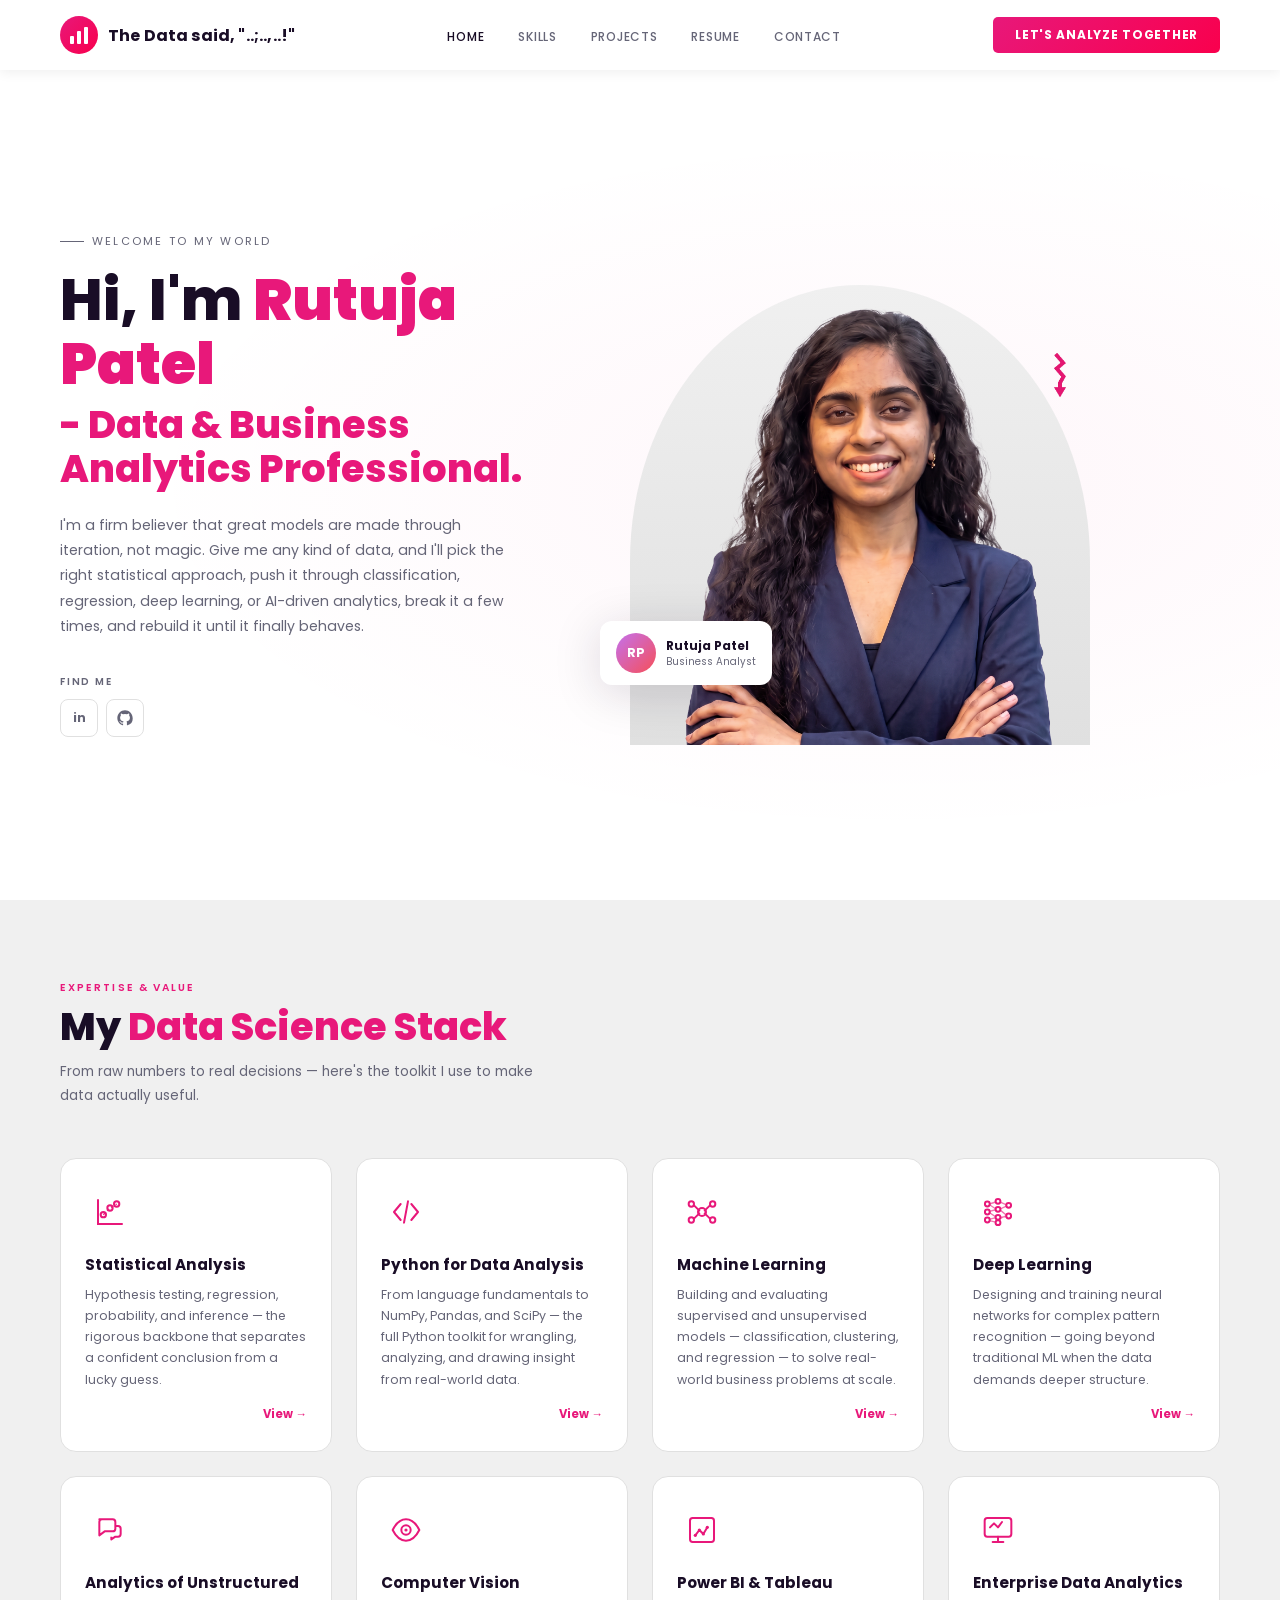
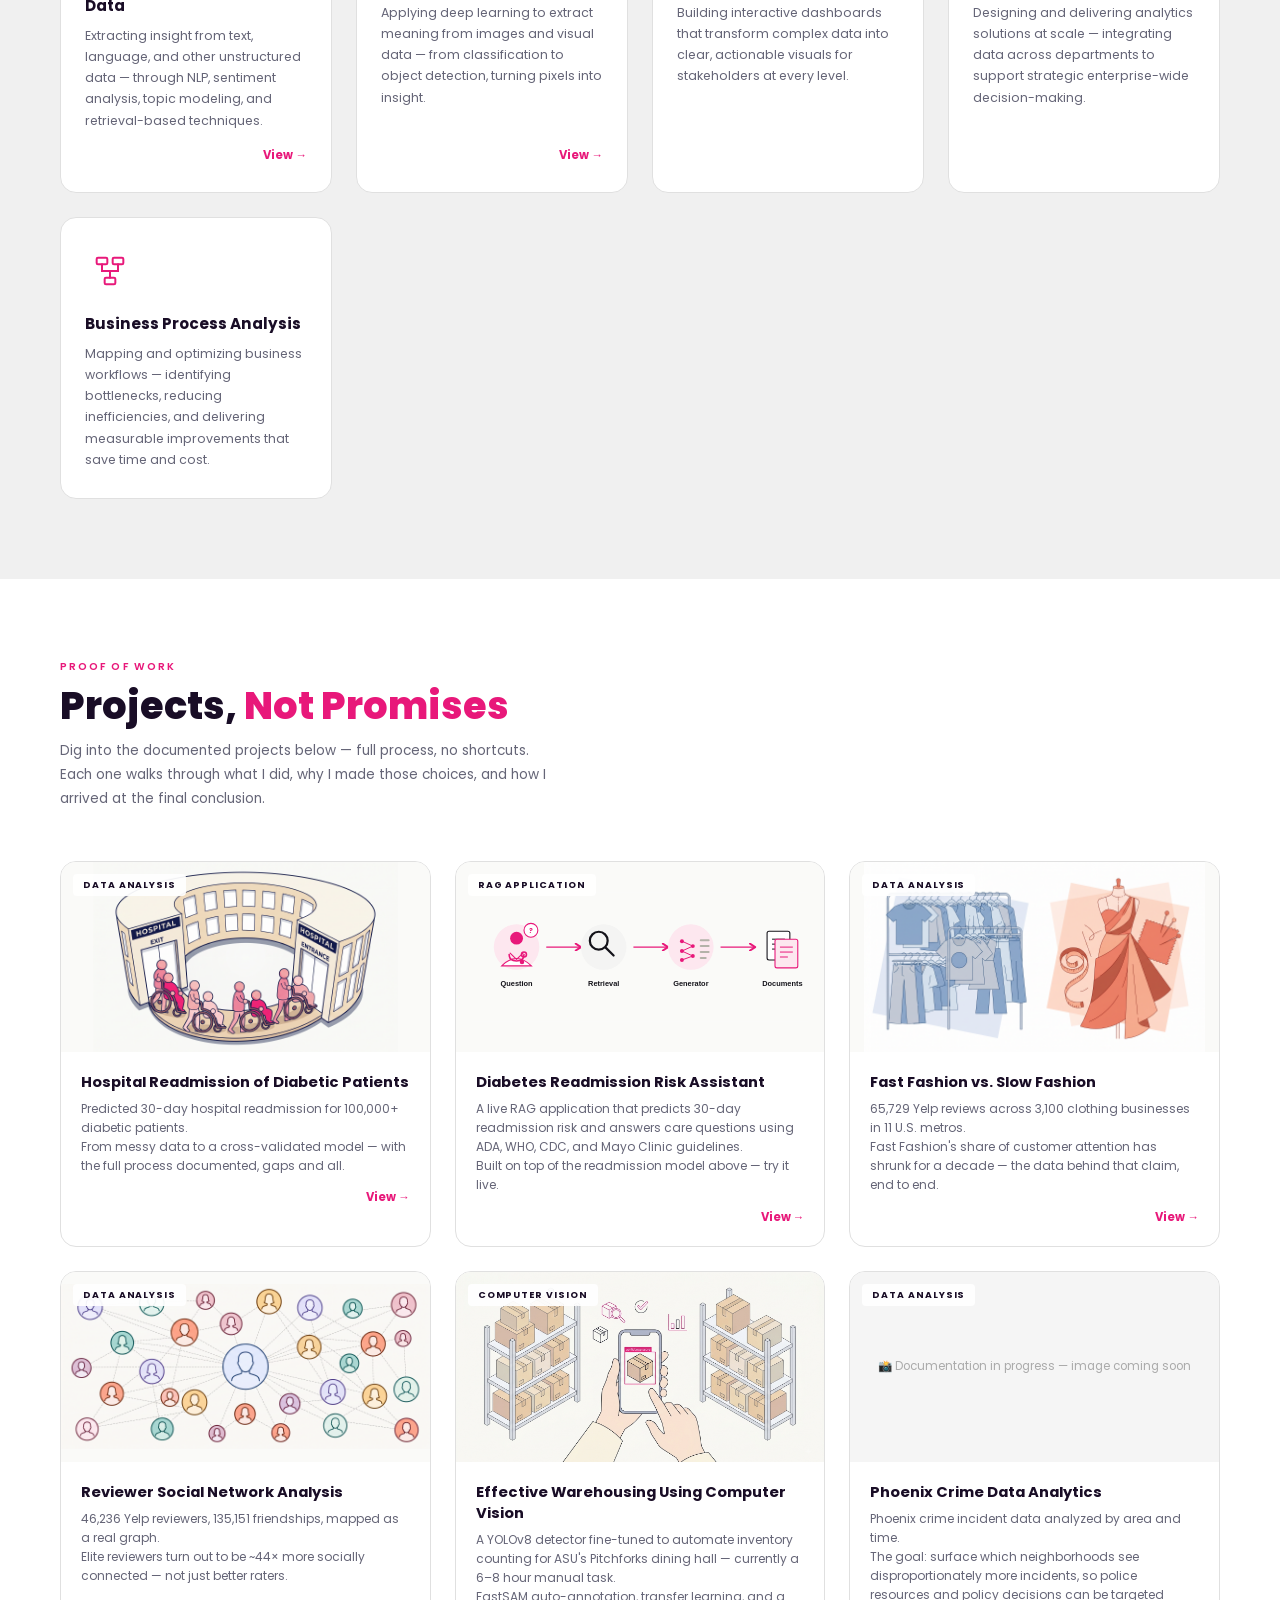
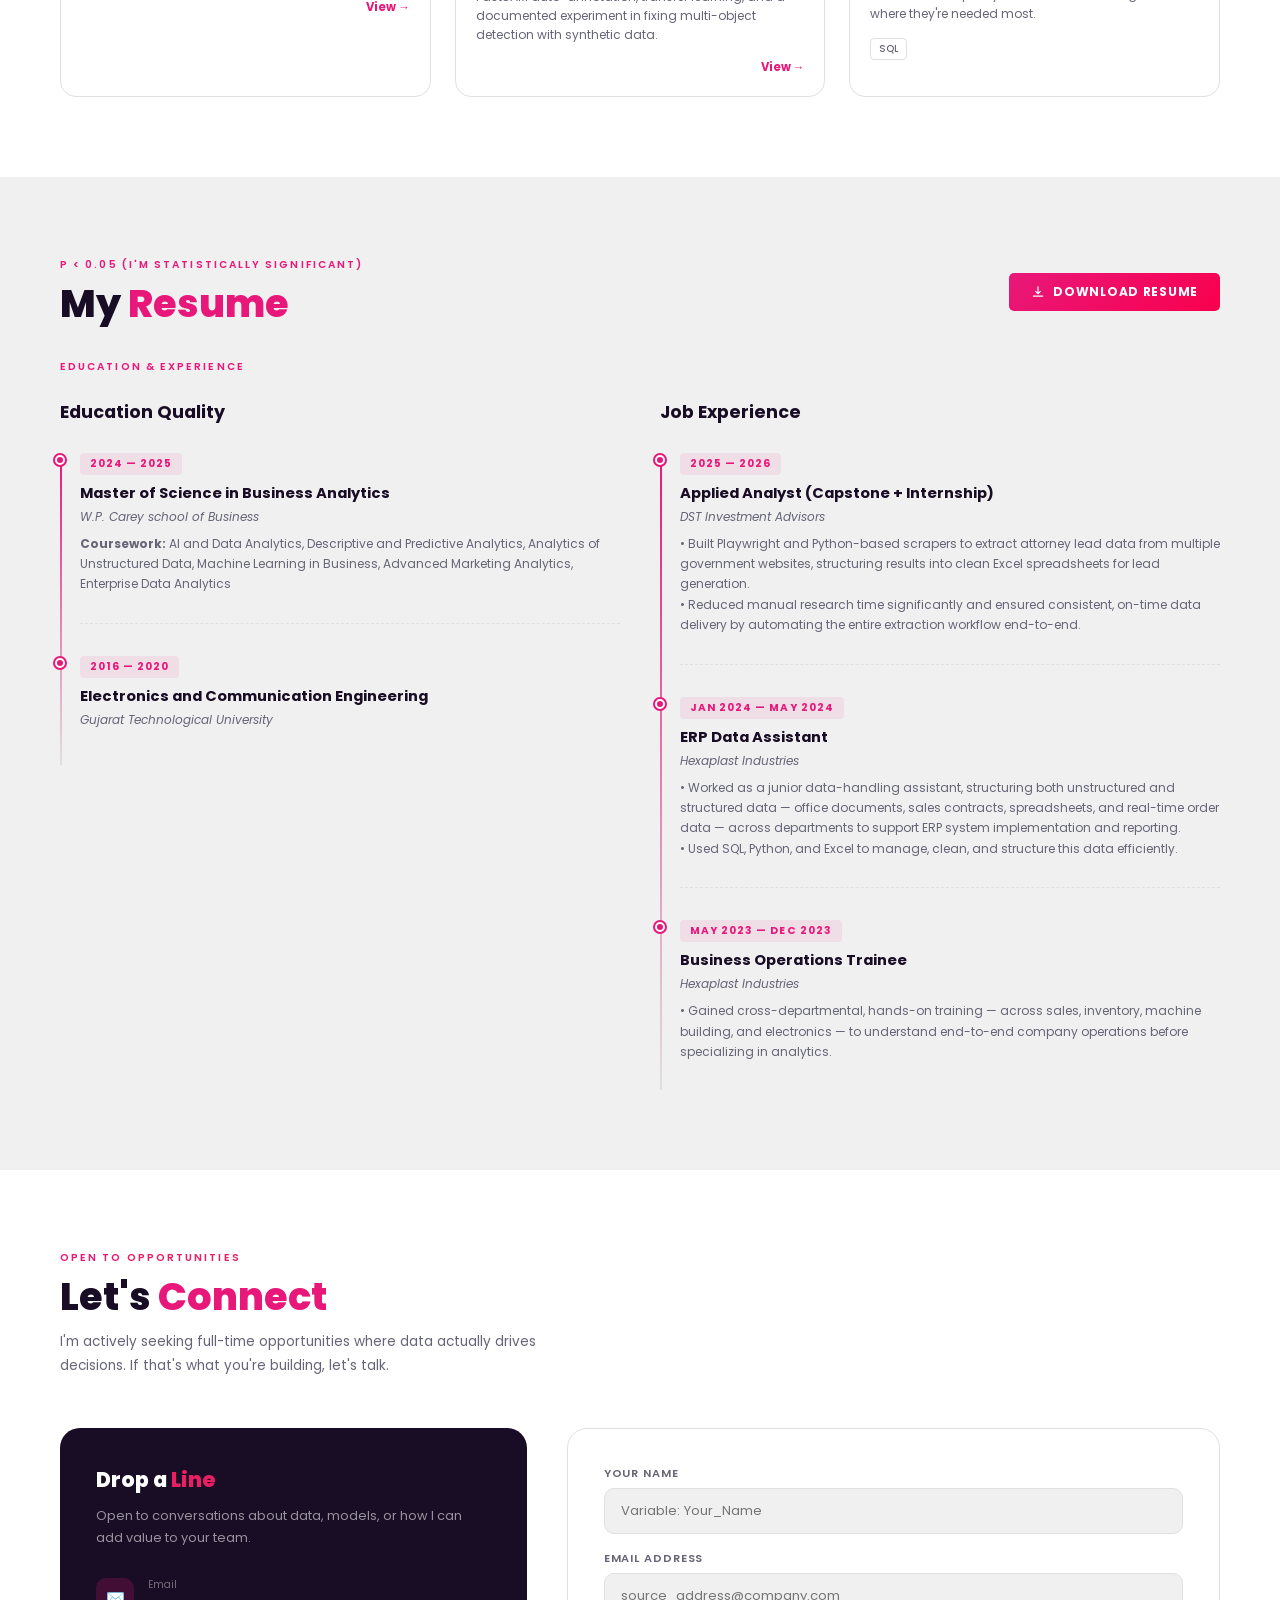
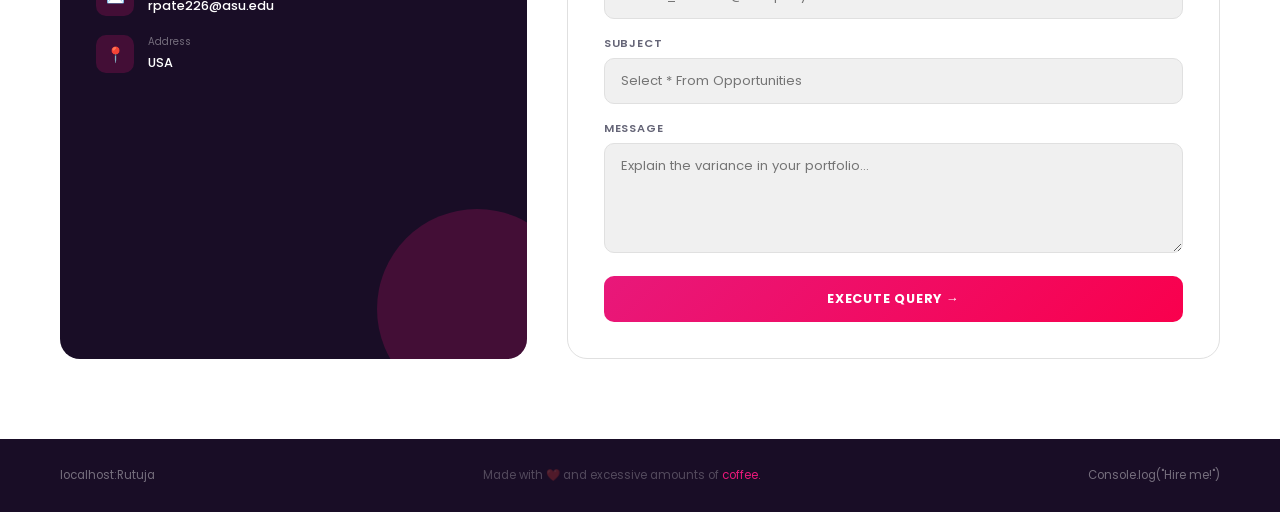
==== commit 7d3f8ca2: "Remove unused placeholder tool tag from Phoenix crime project card No second tool has been added to " ====
--- a/index.html
+++ b/index.html
@@ -792,7 +792,6 @@
         <div class="portfolio-meta">
           <div class="p-tags">
             <span class="p-tag">SQL</span>
-            <span class="p-tag">Add Tool</span>
           </div>
           <!-- <a href="#" class="portfolio-link">View →</a> -->
         </div>
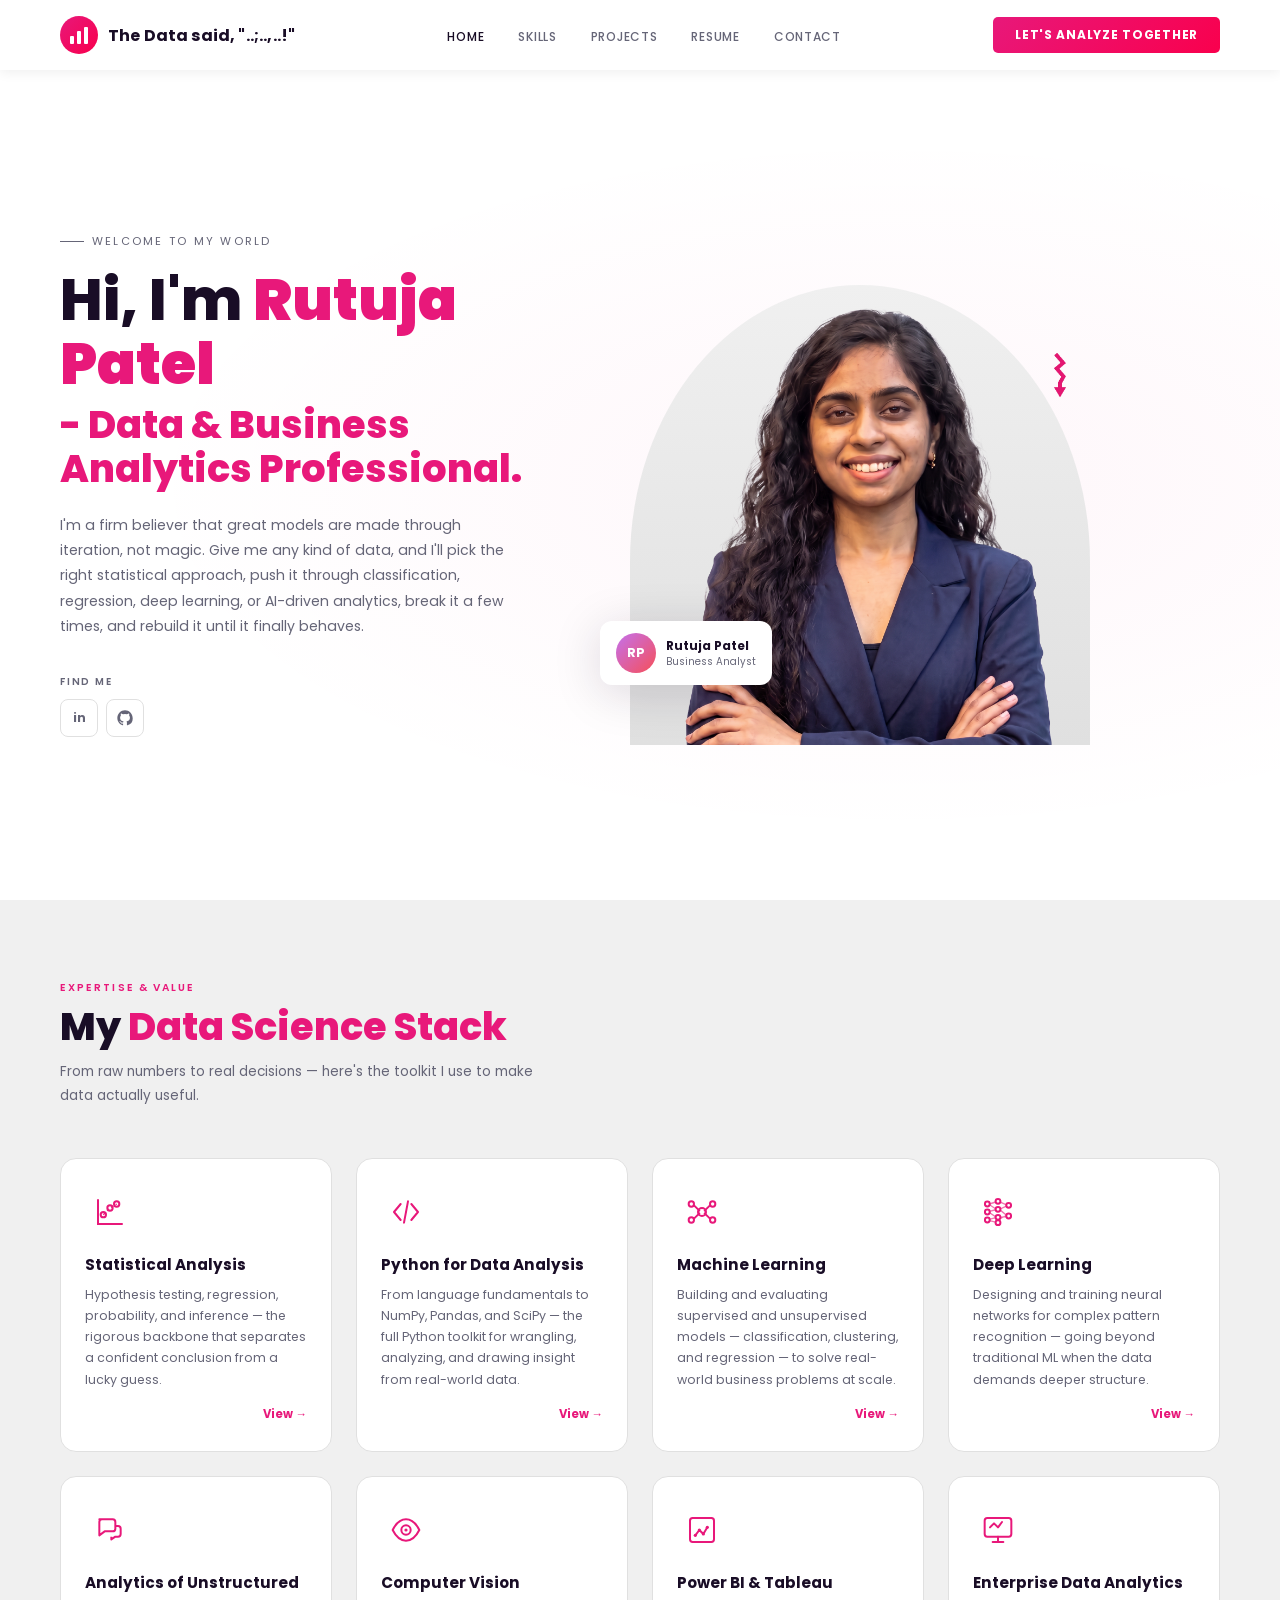
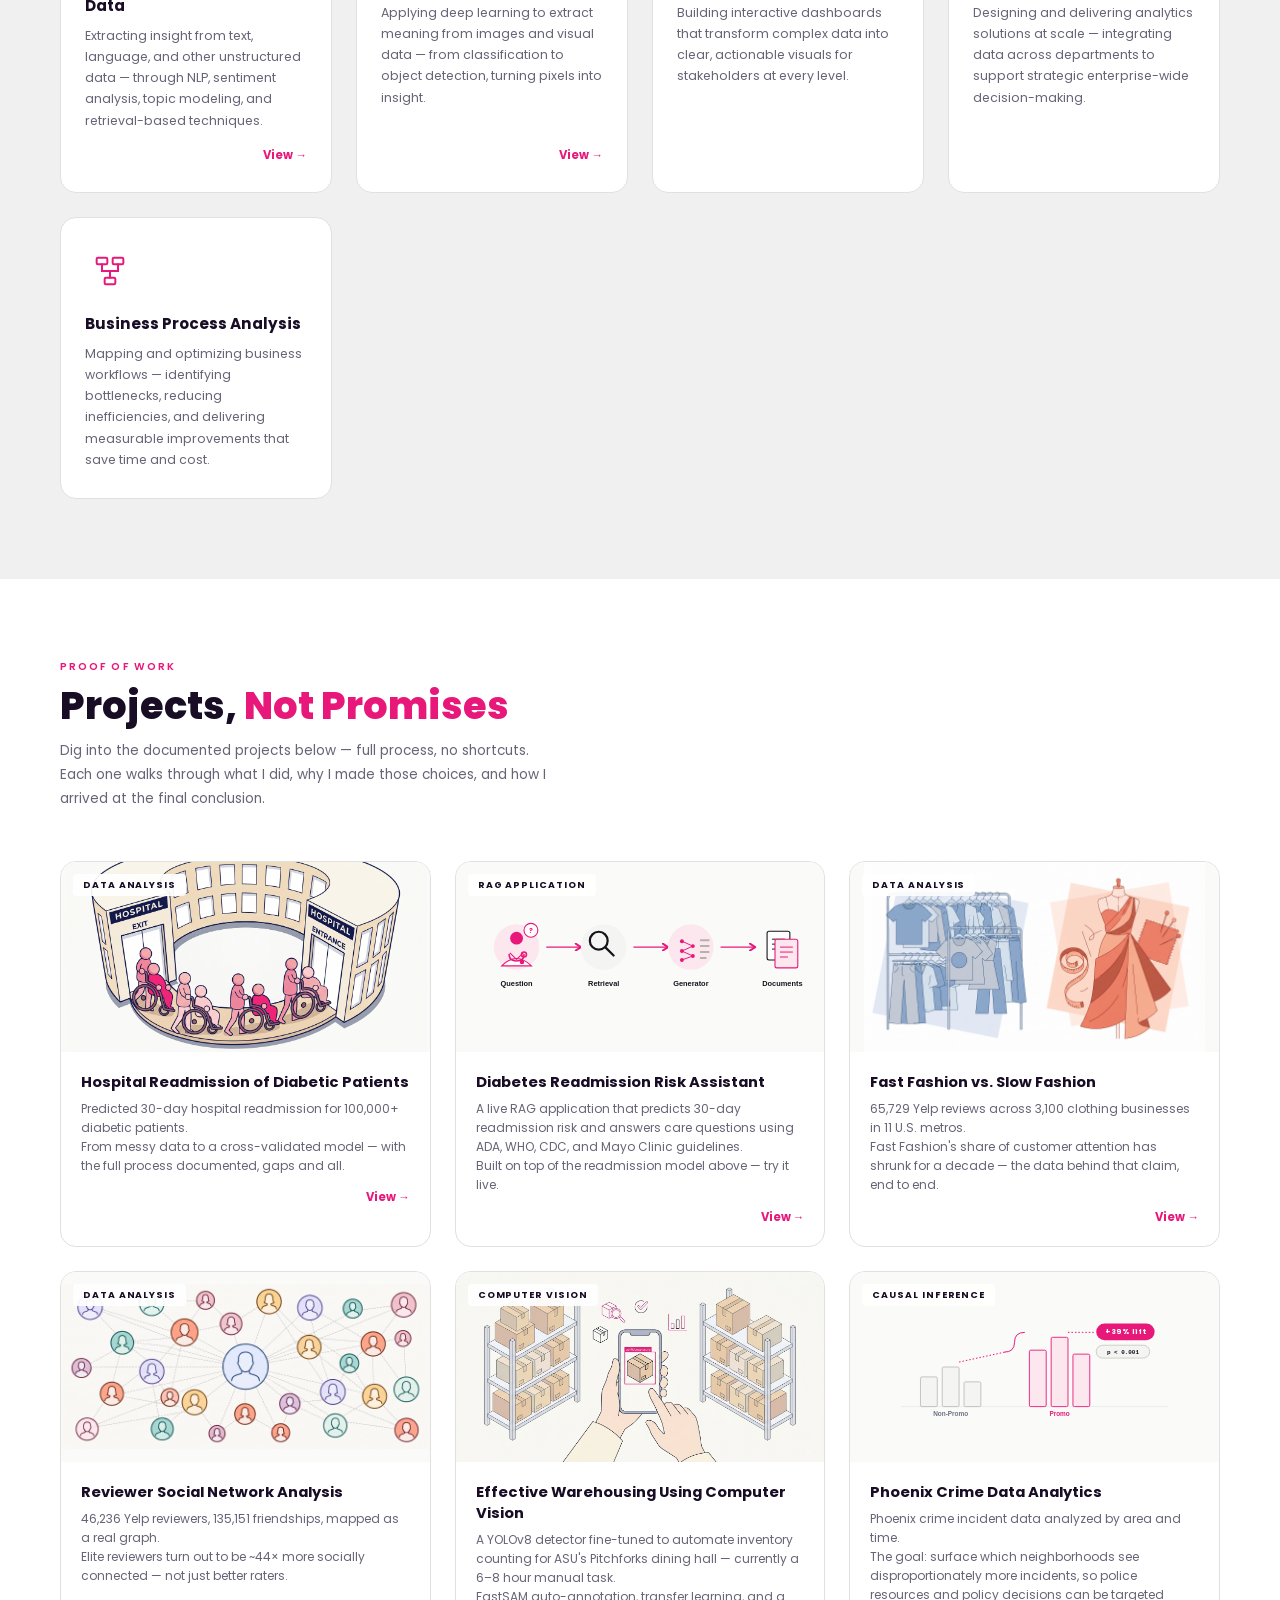
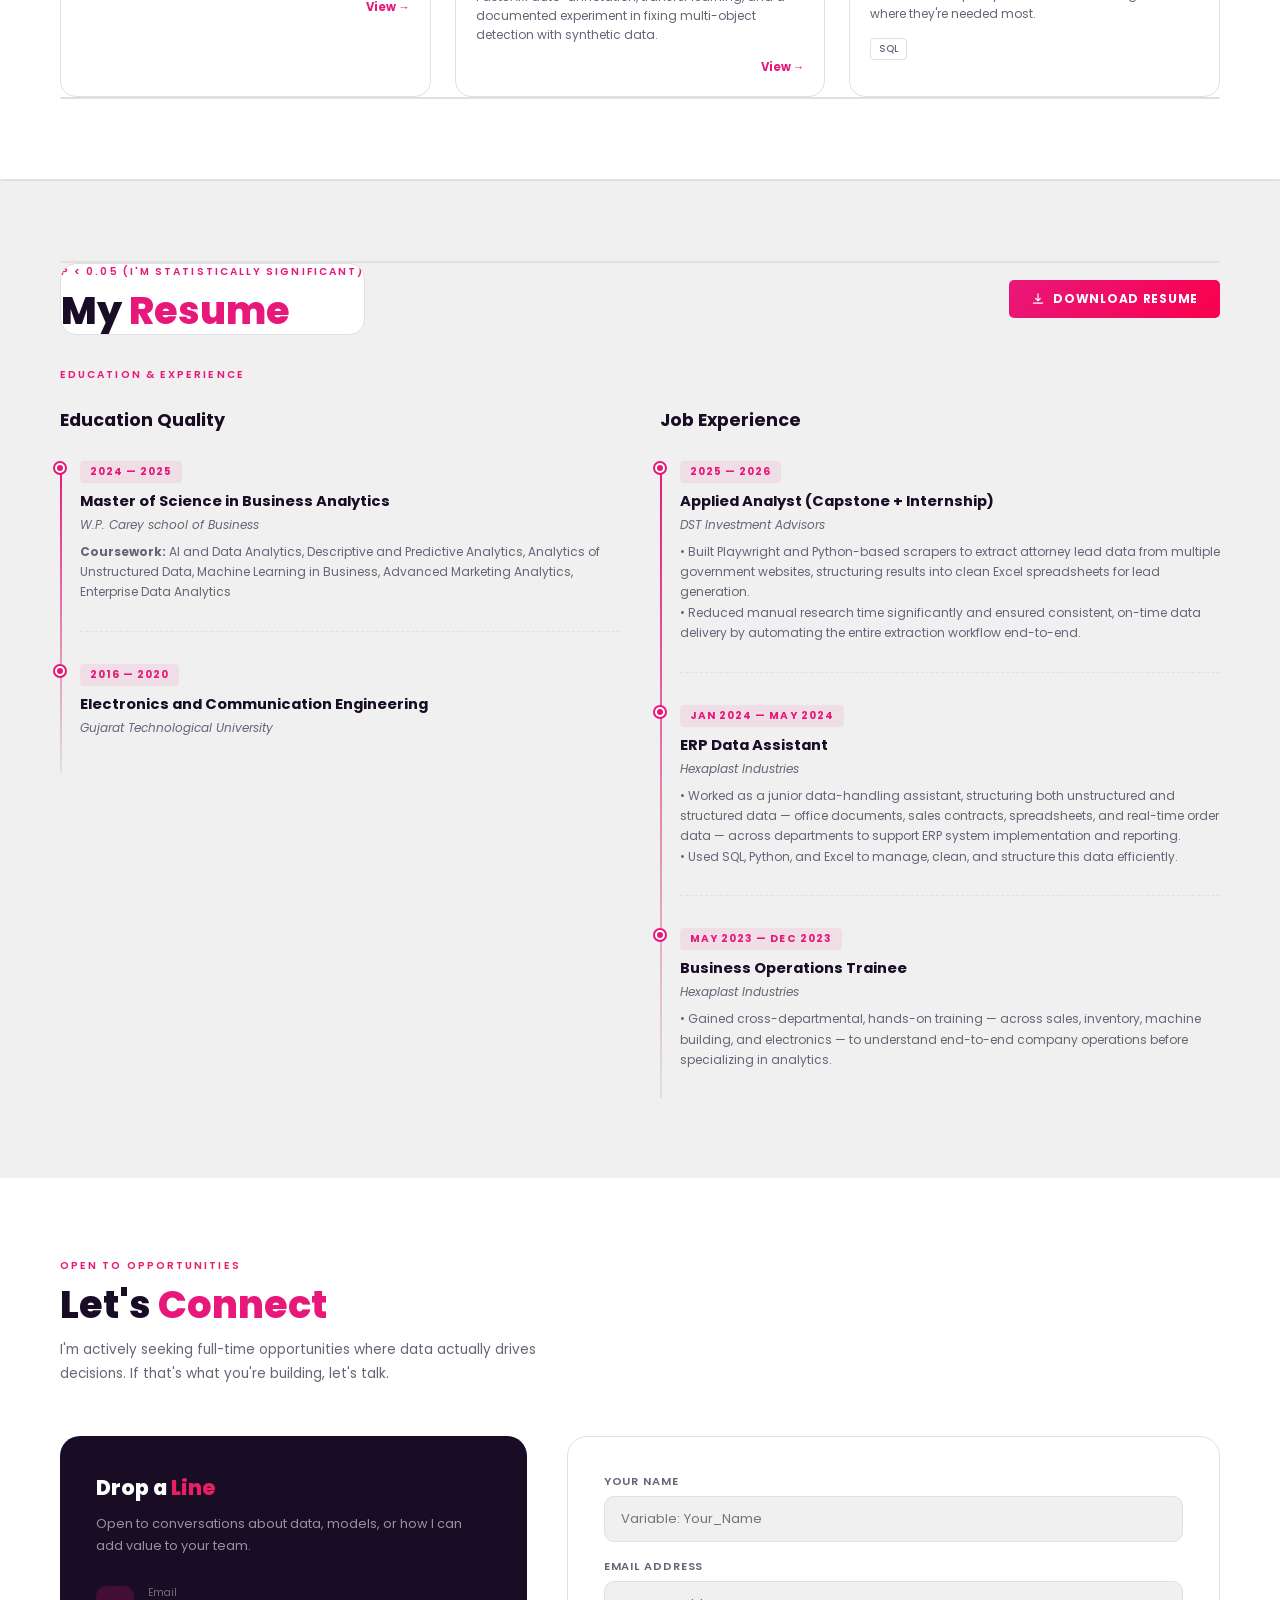
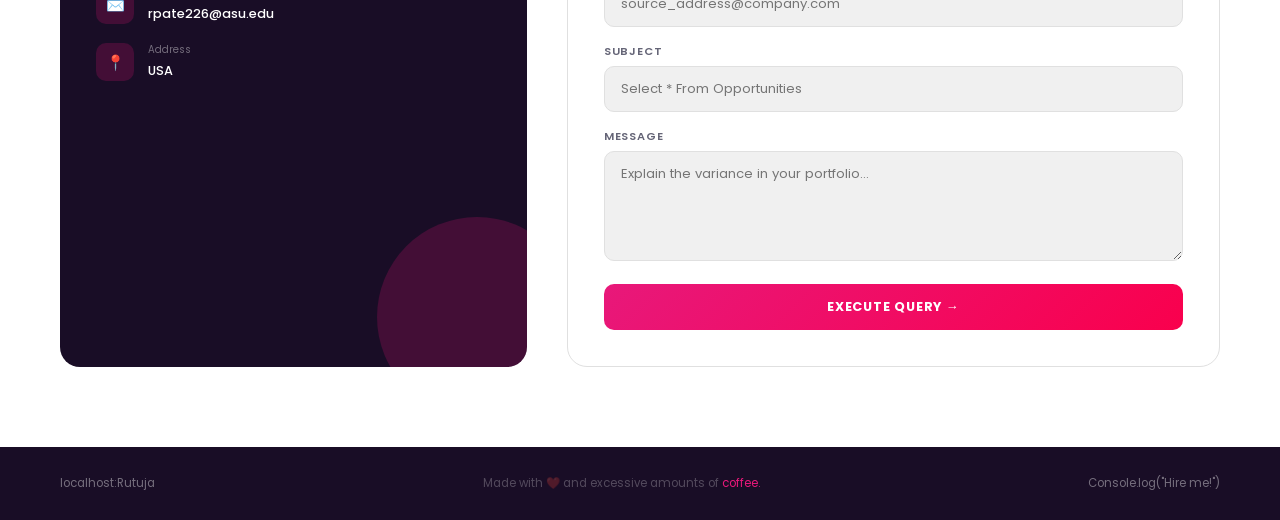
==== commit 2d5334e3: "Add Promotion Impact & Causal Analysis project; update resume with hypothesis testing/causal inferen" ====
--- a/index.html
+++ b/index.html
@@ -780,11 +780,37 @@
       </div>
     </a>
 
-    <!-- Project 5 -->
-    <div class="portfolio-card anim" data-cat="analysis">
-      <div class="portfolio-thumb" style="background:#f5f5f5;flex-direction:column;gap:6px;">
-        <div class="thumb-cat">Data Analysis</div>
-        <span style="font-size:.72rem;color:#aaa;font-family:'Poppins',sans-serif;text-align:center;padding:0 20px">📸 Documentation in progress — image coming soon</span>
+    <!-- Project 4 -->
+    <a href="projects/promotion_impact_causal_analysis.html" class="portfolio-card anim" data-cat="analysis">
+      <div class="portfolio-thumb" style="background:#FAFAF8; overflow:hidden; padding:0 16px;">
+        <div class="thumb-cat">Causal Inference</div>
+        <svg width="100%" height="100%" viewBox="0 0 680 260" role="img" style="display:block;" preserveAspectRatio="xMidYMid meet">
+          <title>Bar chart comparing non-promo and promo sales with a causal lift bracket</title>
+          <desc>Two groups of bars, non-promo on the left and taller promo bars on the right, with a bracket showing a 39% causal lift and a p-value badge</desc>
+          <rect x="0" y="0" width="680" height="260" fill="#FAFAF8"/>
+
+          <line x1="70" y1="210" x2="610" y2="210" stroke="#ECECEA" stroke-width="2"/>
+
+          <rect x="110" y="150" width="34" height="60" rx="3" fill="#F4F4F3" stroke="#B4B2A9" stroke-width="1.5"/>
+          <rect x="154" y="130" width="34" height="80" rx="3" fill="#F4F4F3" stroke="#B4B2A9" stroke-width="1.5"/>
+          <rect x="198" y="160" width="34" height="50" rx="3" fill="#F4F4F3" stroke="#B4B2A9" stroke-width="1.5"/>
+          <text x="171" y="230" text-anchor="middle" font-family="Inter, sans-serif" font-weight="600" font-size="13" fill="#6B7280">Non-Promo</text>
+
+          <rect x="330" y="96" width="34" height="114" rx="3" fill="#FDE7EF" stroke="#e8187a" stroke-width="1.8"/>
+          <rect x="374" y="70" width="34" height="140" rx="3" fill="#FDE7EF" stroke="#e8187a" stroke-width="1.8"/>
+          <rect x="418" y="104" width="34" height="106" rx="3" fill="#FDE7EF" stroke="#e8187a" stroke-width="1.8"/>
+          <text x="391" y="230" text-anchor="middle" font-family="Inter, sans-serif" font-weight="600" font-size="13" fill="#e8187a">Promo</text>
+
+          <path d="M280 100 Q300 100 300 80 Q300 60 320 60" fill="none" stroke="#e8187a" stroke-width="2" stroke-linecap="round"/>
+          <line x1="188" y1="120" x2="280" y2="100" stroke="#e8187a" stroke-width="2" stroke-dasharray="3 4"/>
+          <line x1="408" y1="60" x2="460" y2="60" stroke="#e8187a" stroke-width="2" stroke-dasharray="3 4"/>
+
+          <rect x="465" y="42" width="118" height="34" rx="17" fill="#e8187a"/>
+          <text x="524" y="64" text-anchor="middle" font-family="Poppins, sans-serif" font-weight="700" font-size="15" fill="#ffffff">+39% lift</text>
+
+          <rect x="465" y="86" width="108" height="26" rx="13" fill="#F4F4F3" stroke="#B4B2A9" stroke-width="1.2"/>
+          <text x="519" y="103" text-anchor="middle" font-family="IBM Plex Mono, monospace" font-weight="600" font-size="12" fill="#14131A">p &lt; 0.001</text>
+        </svg>
       </div>
       <div class="portfolio-body">
         <div class="portfolio-title">Phoenix Crime Data Analytics</div>
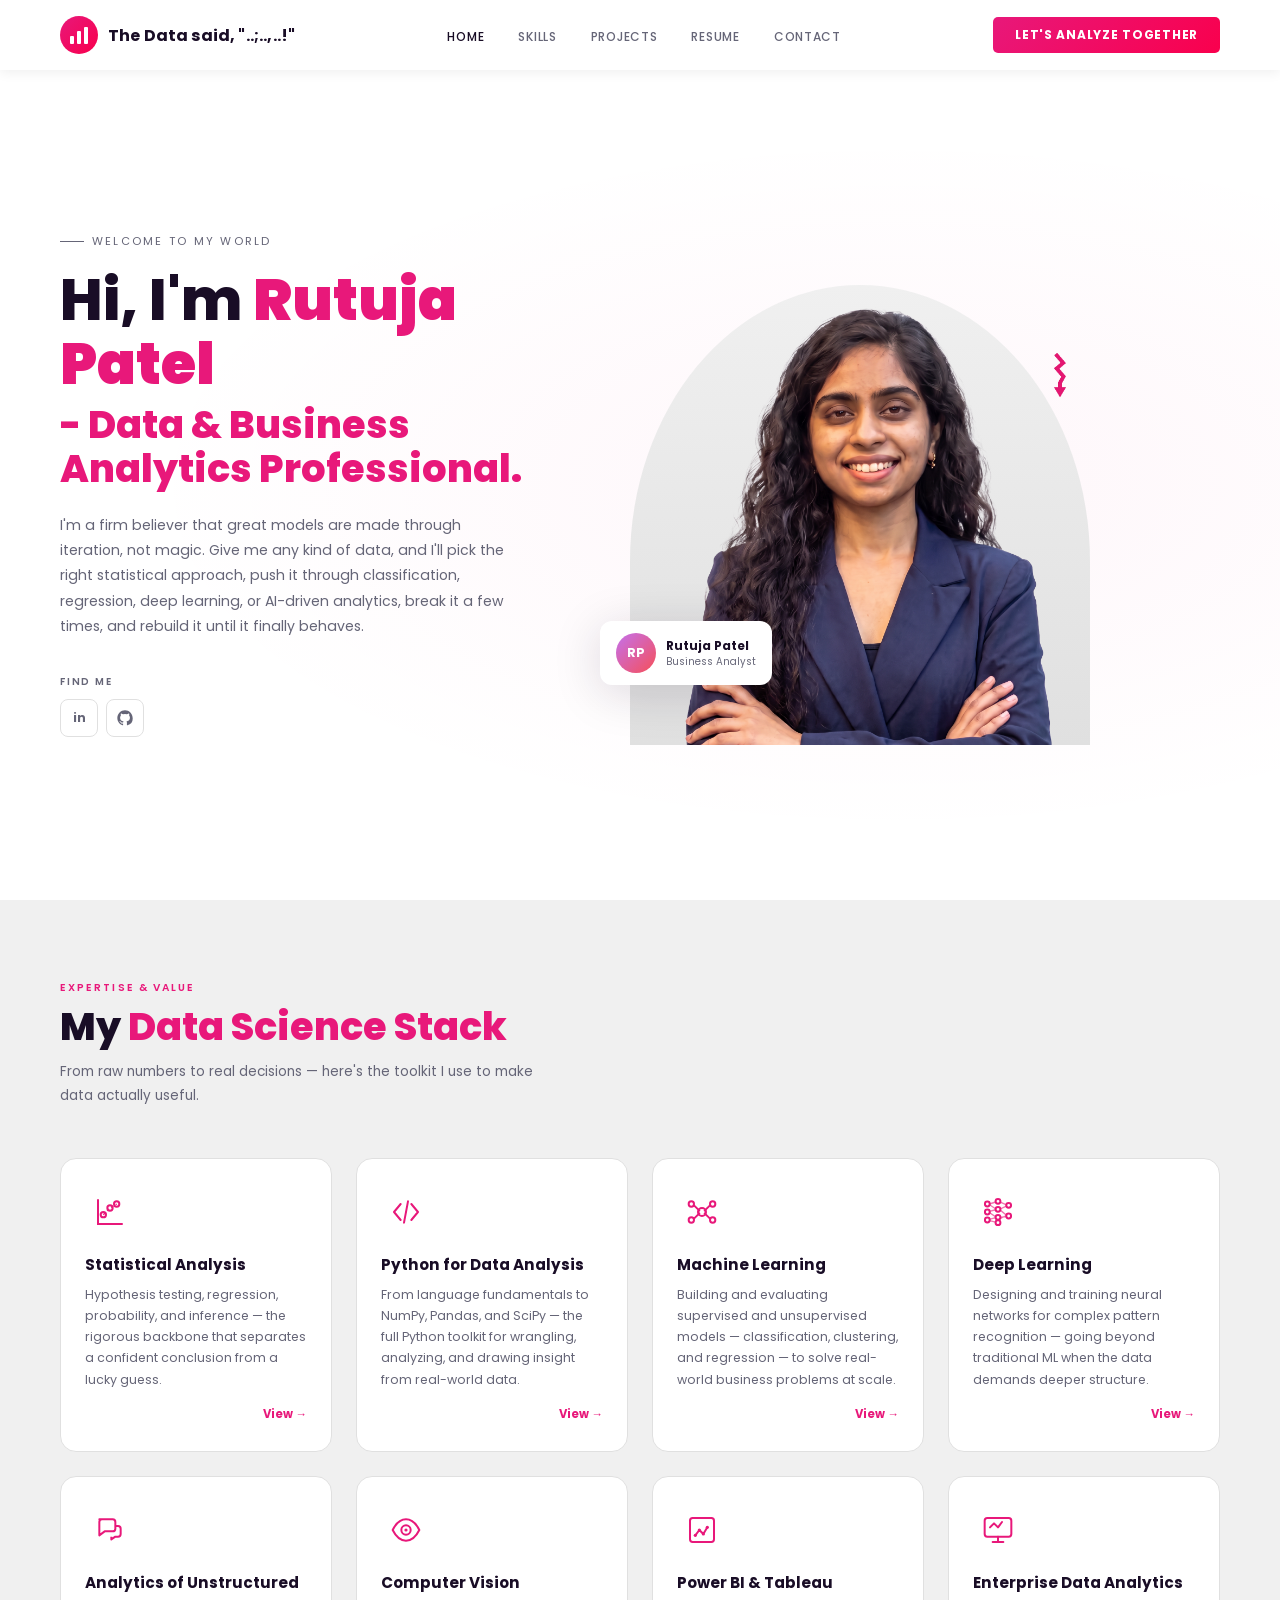
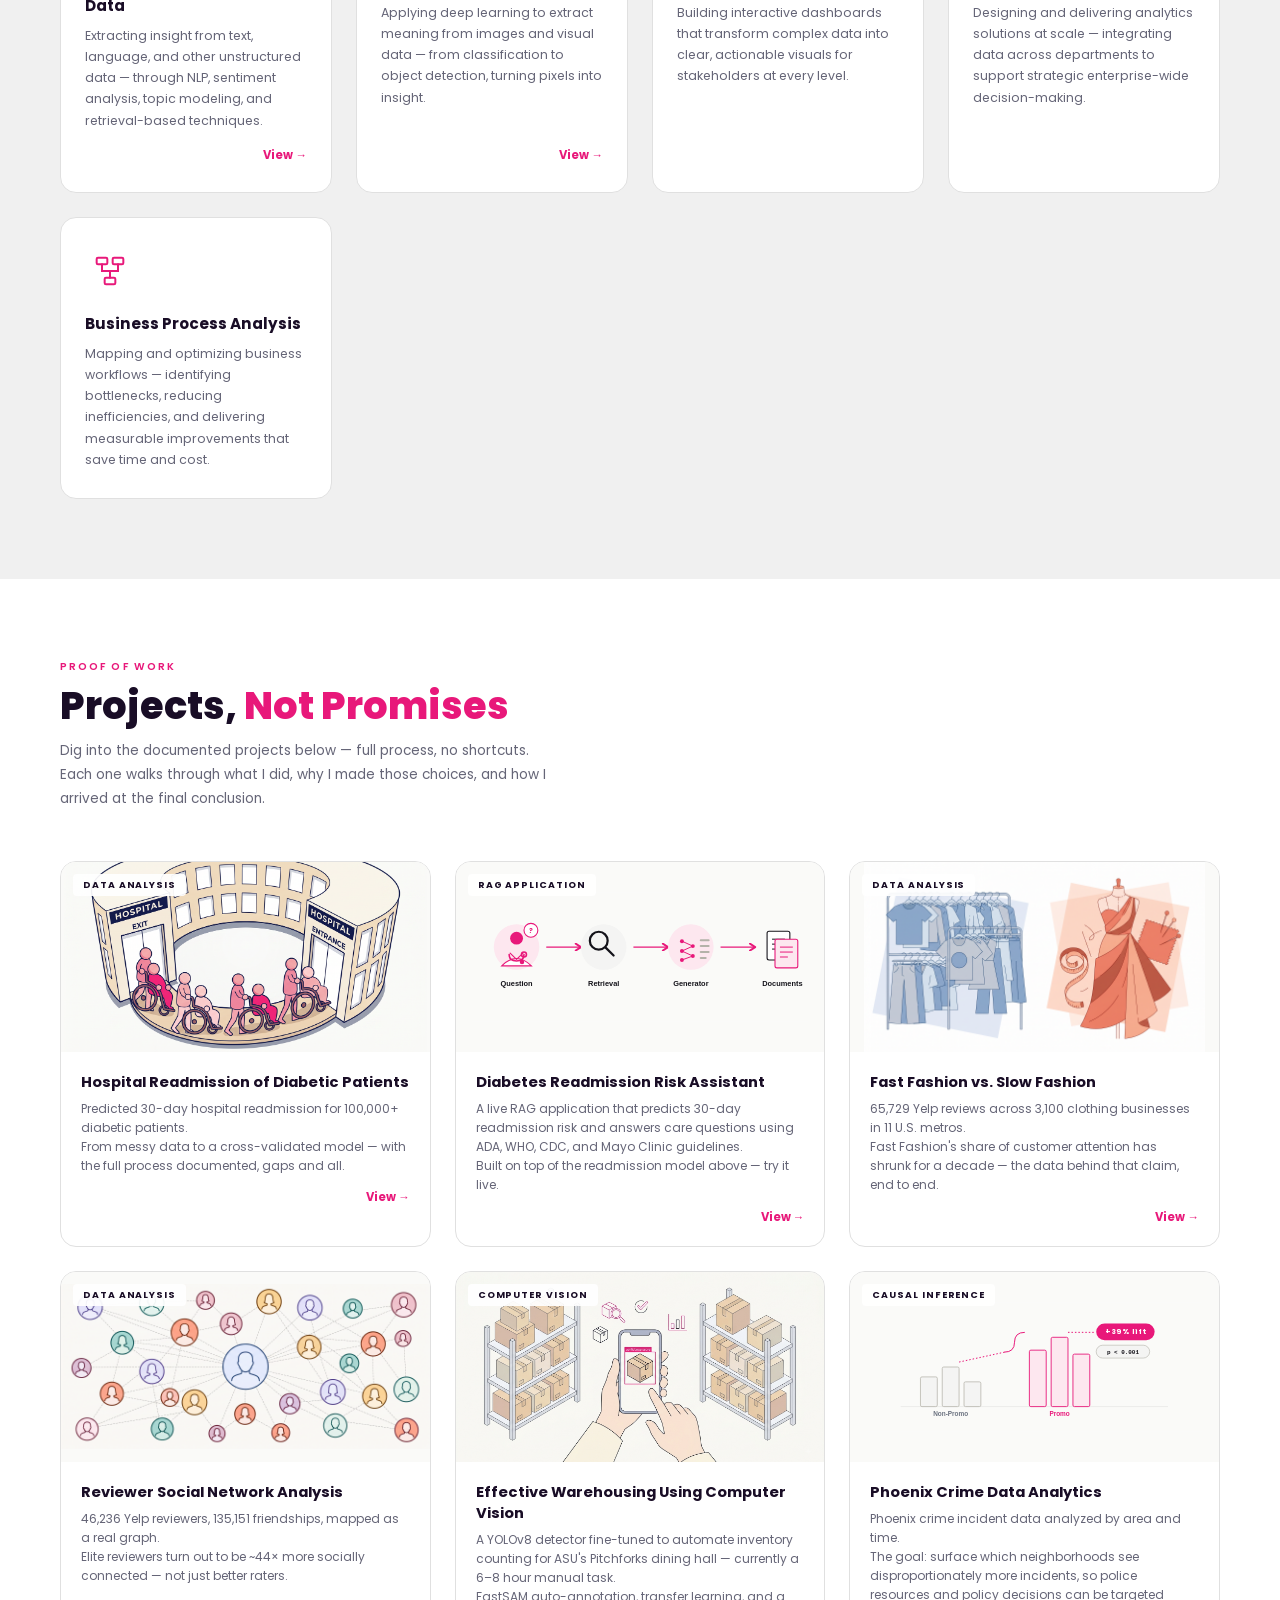
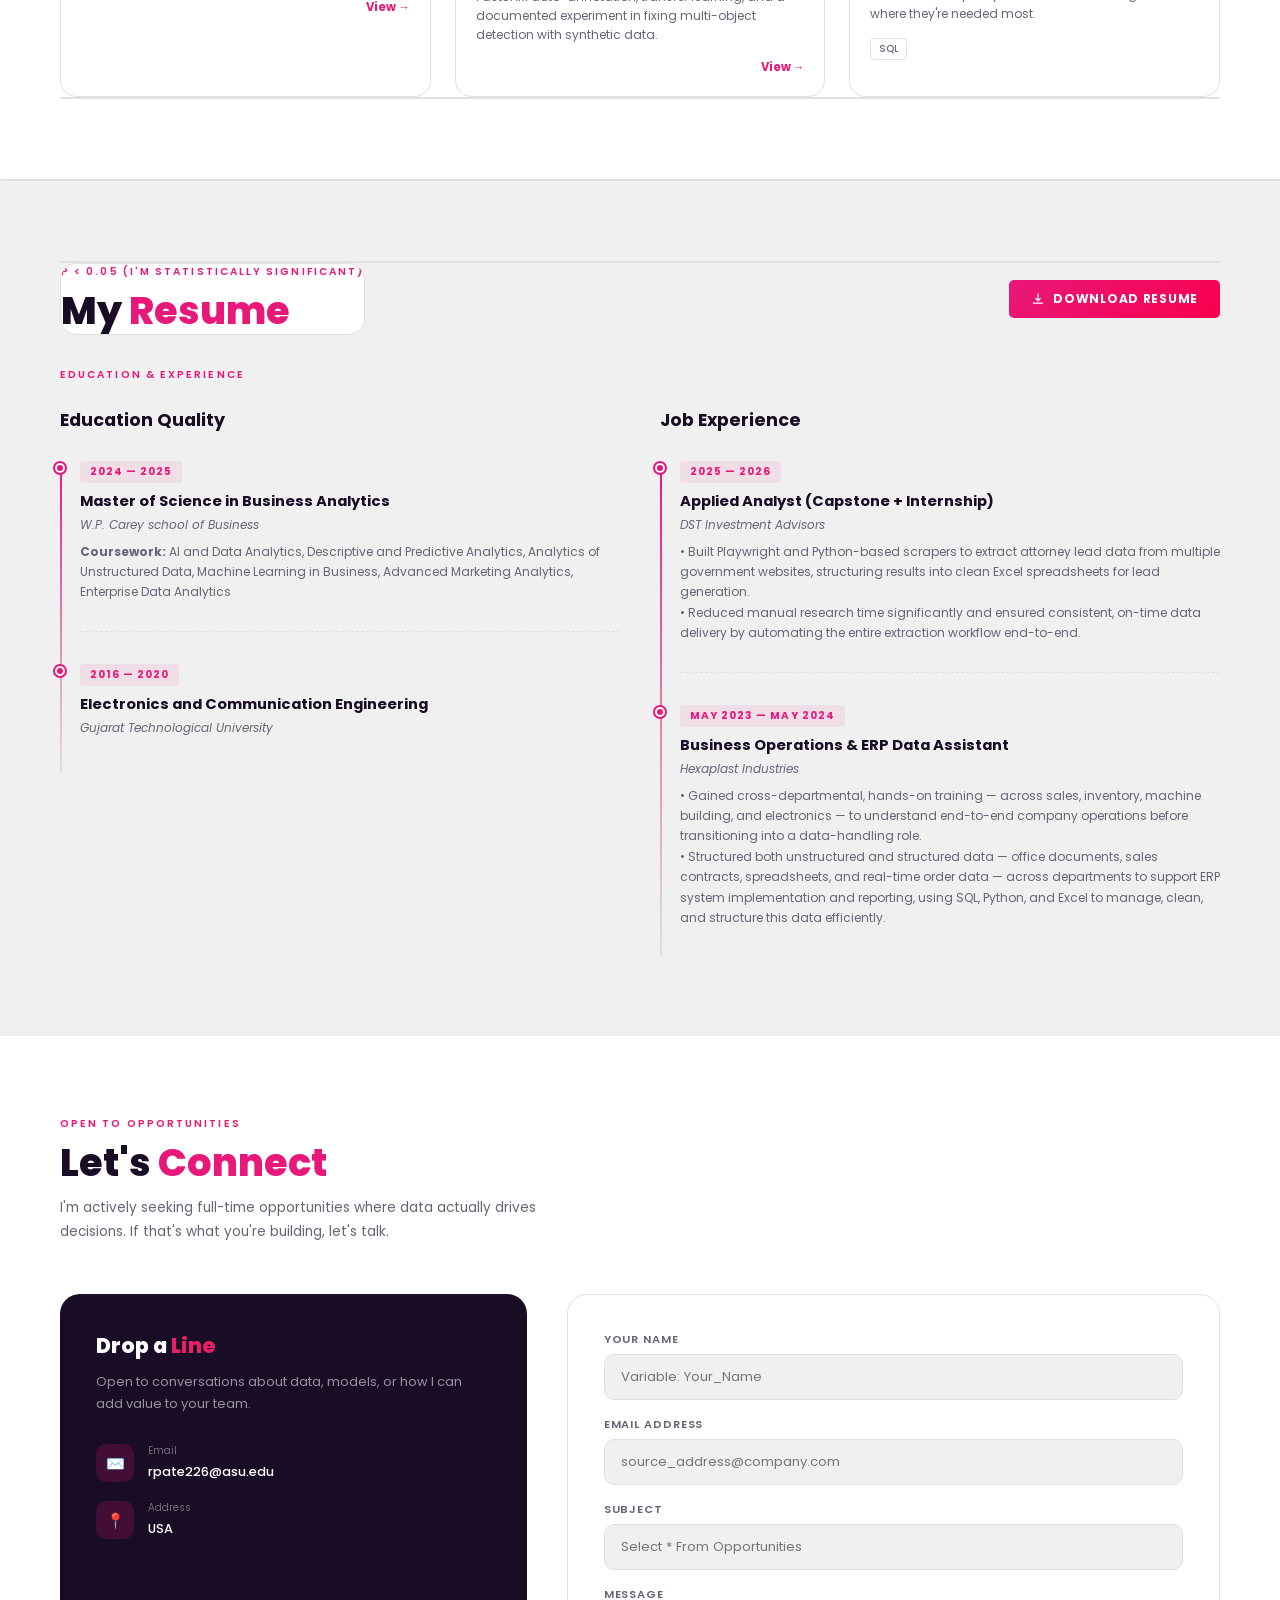
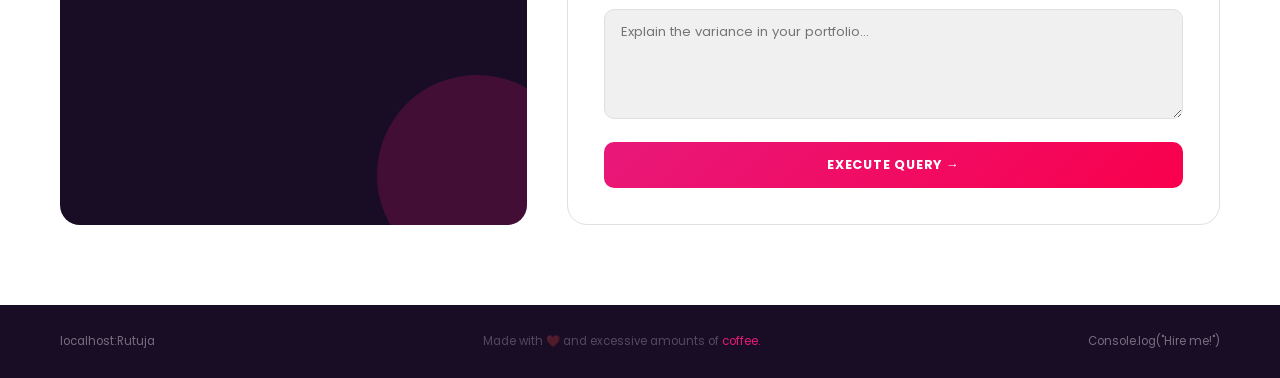
==== commit 5a44df15: "Combine Hexaplast roles into one Business Operations & ERP Data Assistant entry Matches the format a" ====
--- a/index.html
+++ b/index.html
@@ -882,21 +882,12 @@
           </div>
 
           <div class="timeline-item anim">
-            <span class="timeline-date">Jan 2024 — May 2024</span>
-            <div class="timeline-title">ERP Data Assistant</div>
+            <span class="timeline-date">May 2023 — May 2024</span>
+            <div class="timeline-title">Business Operations & ERP Data Assistant</div>
             <div class="timeline-org">Hexaplast Industries</div>
             <p class="timeline-desc">
-              • Worked as a junior data-handling assistant, structuring both unstructured and structured data — office documents, sales contracts, spreadsheets, and real-time order data — across departments to support ERP system implementation and reporting.<br>
-              • Used SQL, Python, and Excel to manage, clean, and structure this data efficiently.
-            </p>
-          </div>
-
-          <div class="timeline-item anim">
-            <span class="timeline-date">May 2023 — Dec 2023</span>
-            <div class="timeline-title">Business Operations Trainee</div>
-            <div class="timeline-org">Hexaplast Industries</div>
-            <p class="timeline-desc">
-              • Gained cross-departmental, hands-on training — across sales, inventory, machine building, and electronics — to understand end-to-end company operations before specializing in analytics.
+              • Gained cross-departmental, hands-on training — across sales, inventory, machine building, and electronics — to understand end-to-end company operations before transitioning into a data-handling role.<br>
+              • Structured both unstructured and structured data — office documents, sales contracts, spreadsheets, and real-time order data — across departments to support ERP system implementation and reporting, using SQL, Python, and Excel to manage, clean, and structure this data efficiently.
             </p>
           </div>
         </div>
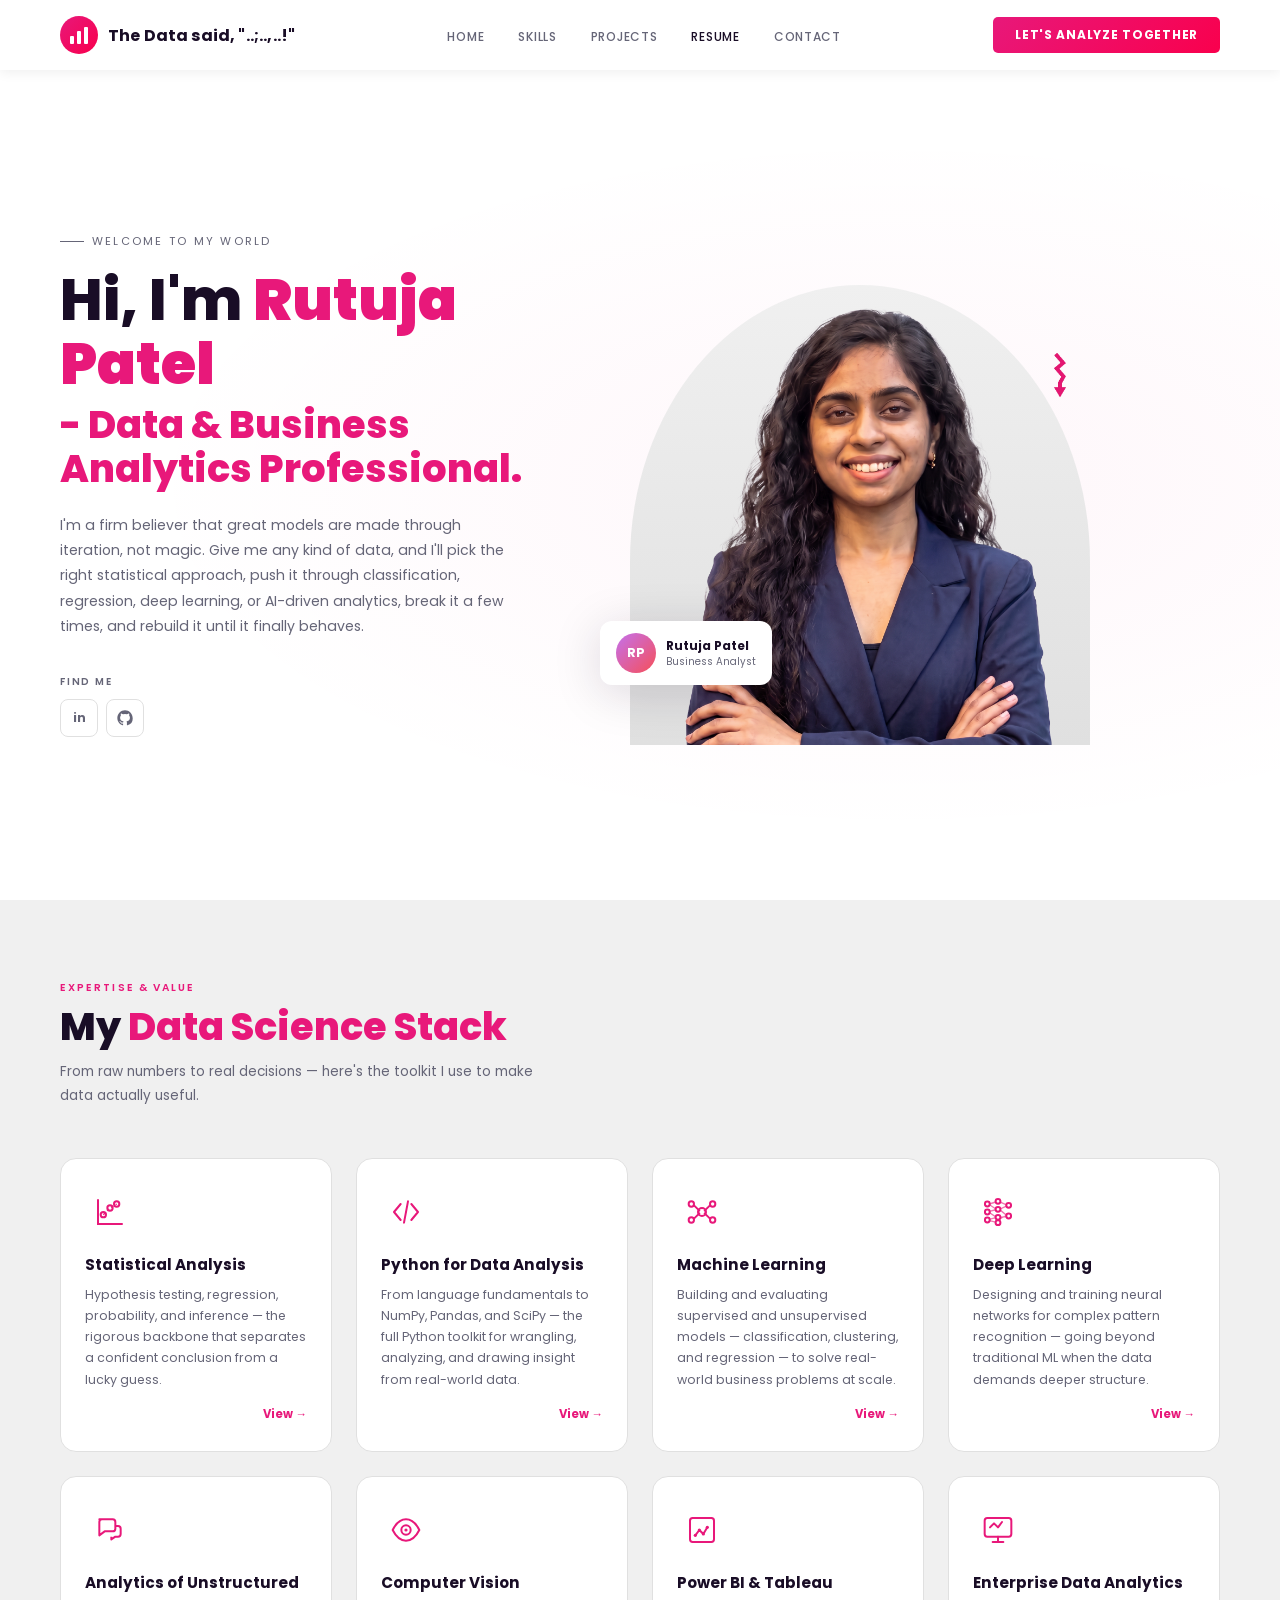
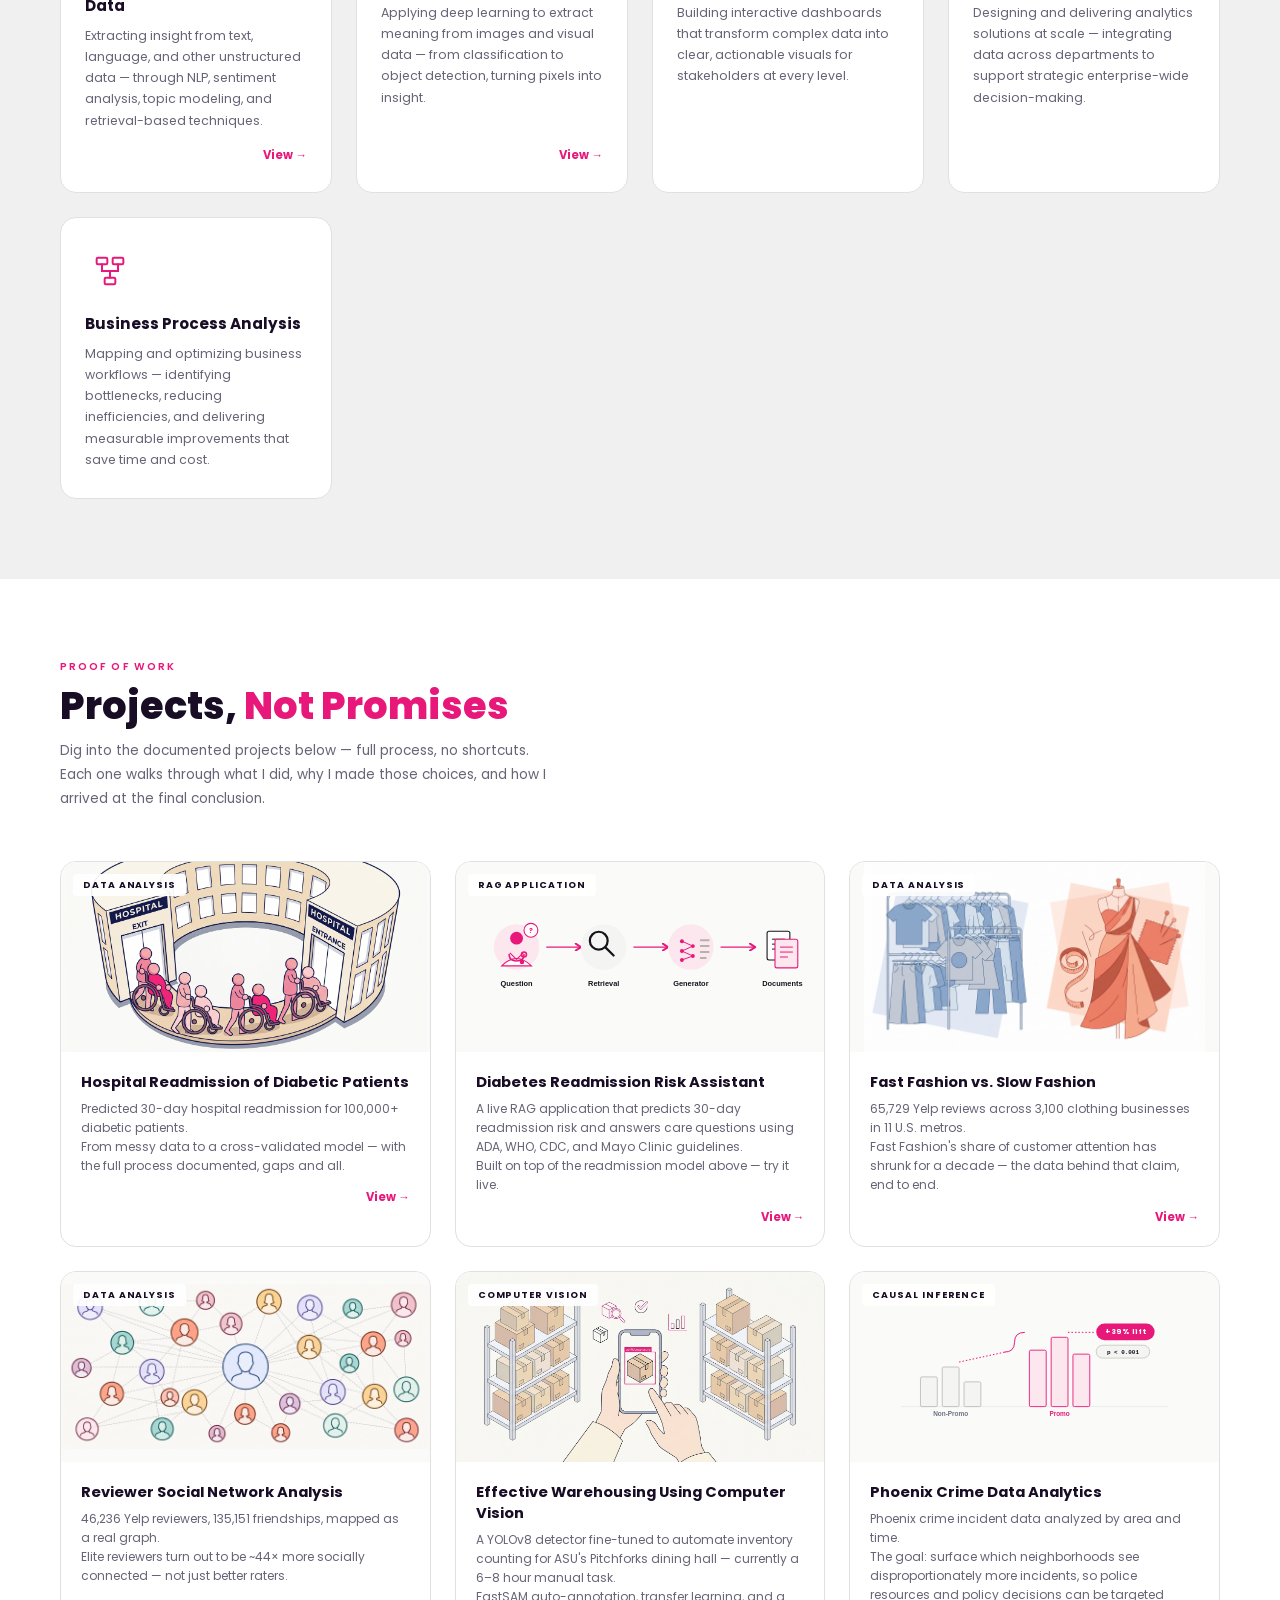
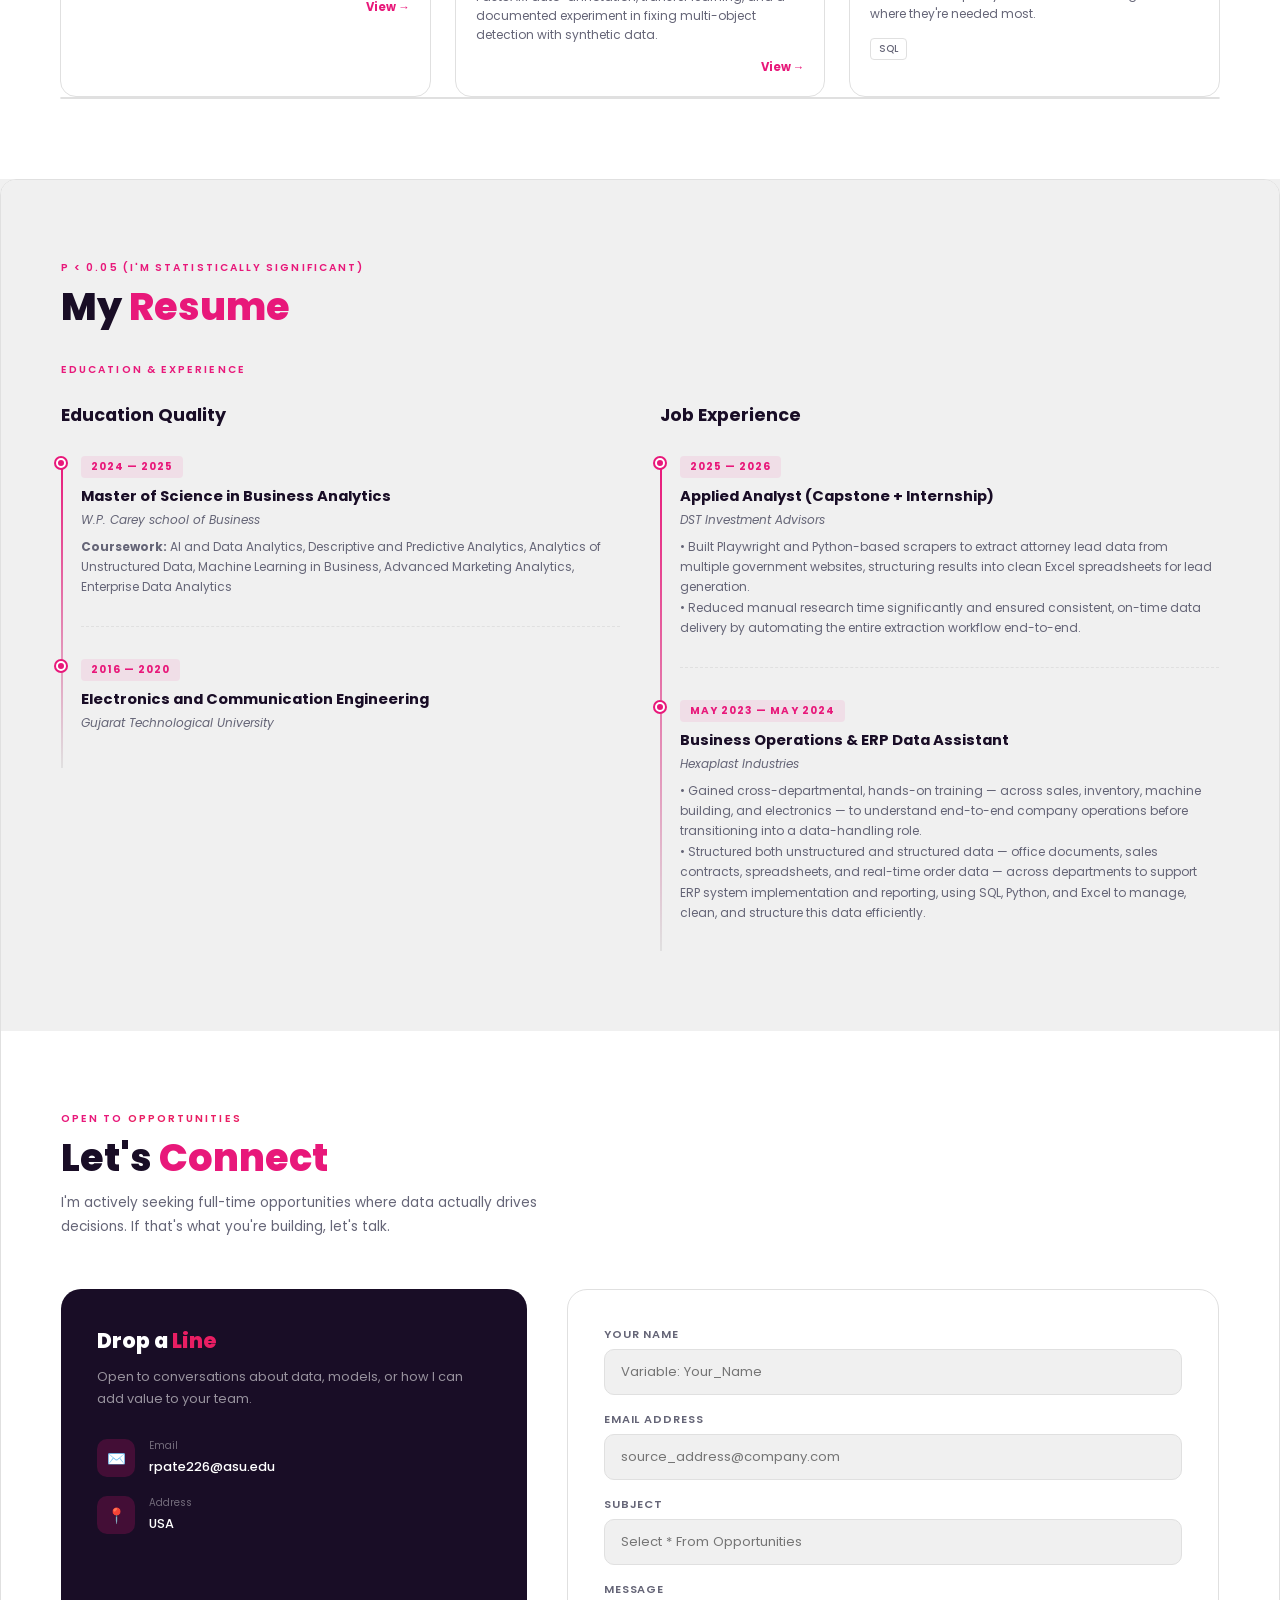
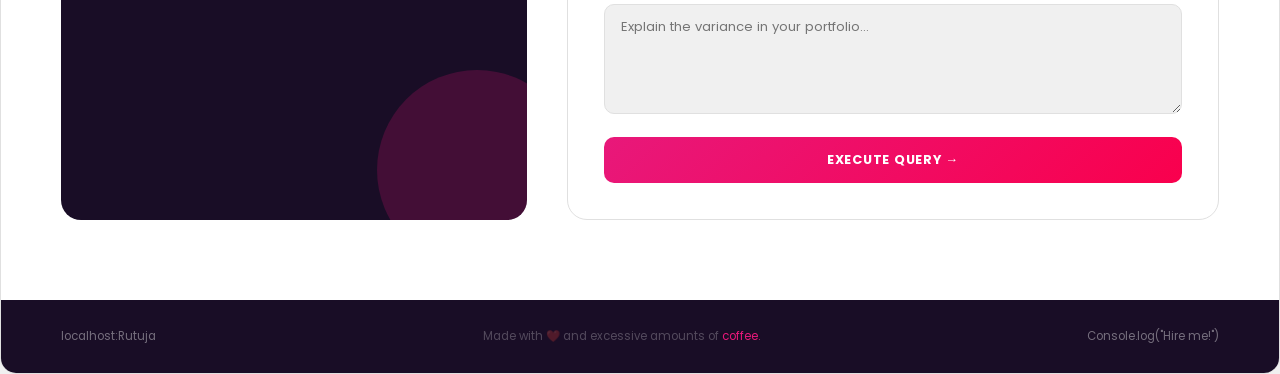
==== commit e470fbd3: "making changes in the resume" ====
--- a/index.html
+++ b/index.html
@@ -834,10 +834,12 @@
       <div class="section-eyebrow">p < 0.05 (I'm statistically significant)</div>
       <h2 class="section-title" style="margin-bottom:0">My <span>Resume</span></h2>
     </div>
+    <!--
     <a href="Rutuja_Patel_Resume.pdf" download class="resume-download-btn">
       <svg width="14" height="14" viewBox="0 0 24 24" fill="none"><path d="M12 3v12m0 0l-4-4m4 4l4-4M4 19h16" stroke="white" stroke-width="2" stroke-linecap="round" stroke-linejoin="round"/></svg>
       Download Resume
     </a>
+    -->
   </div>
   <!--
   <div class="resume-tabs">
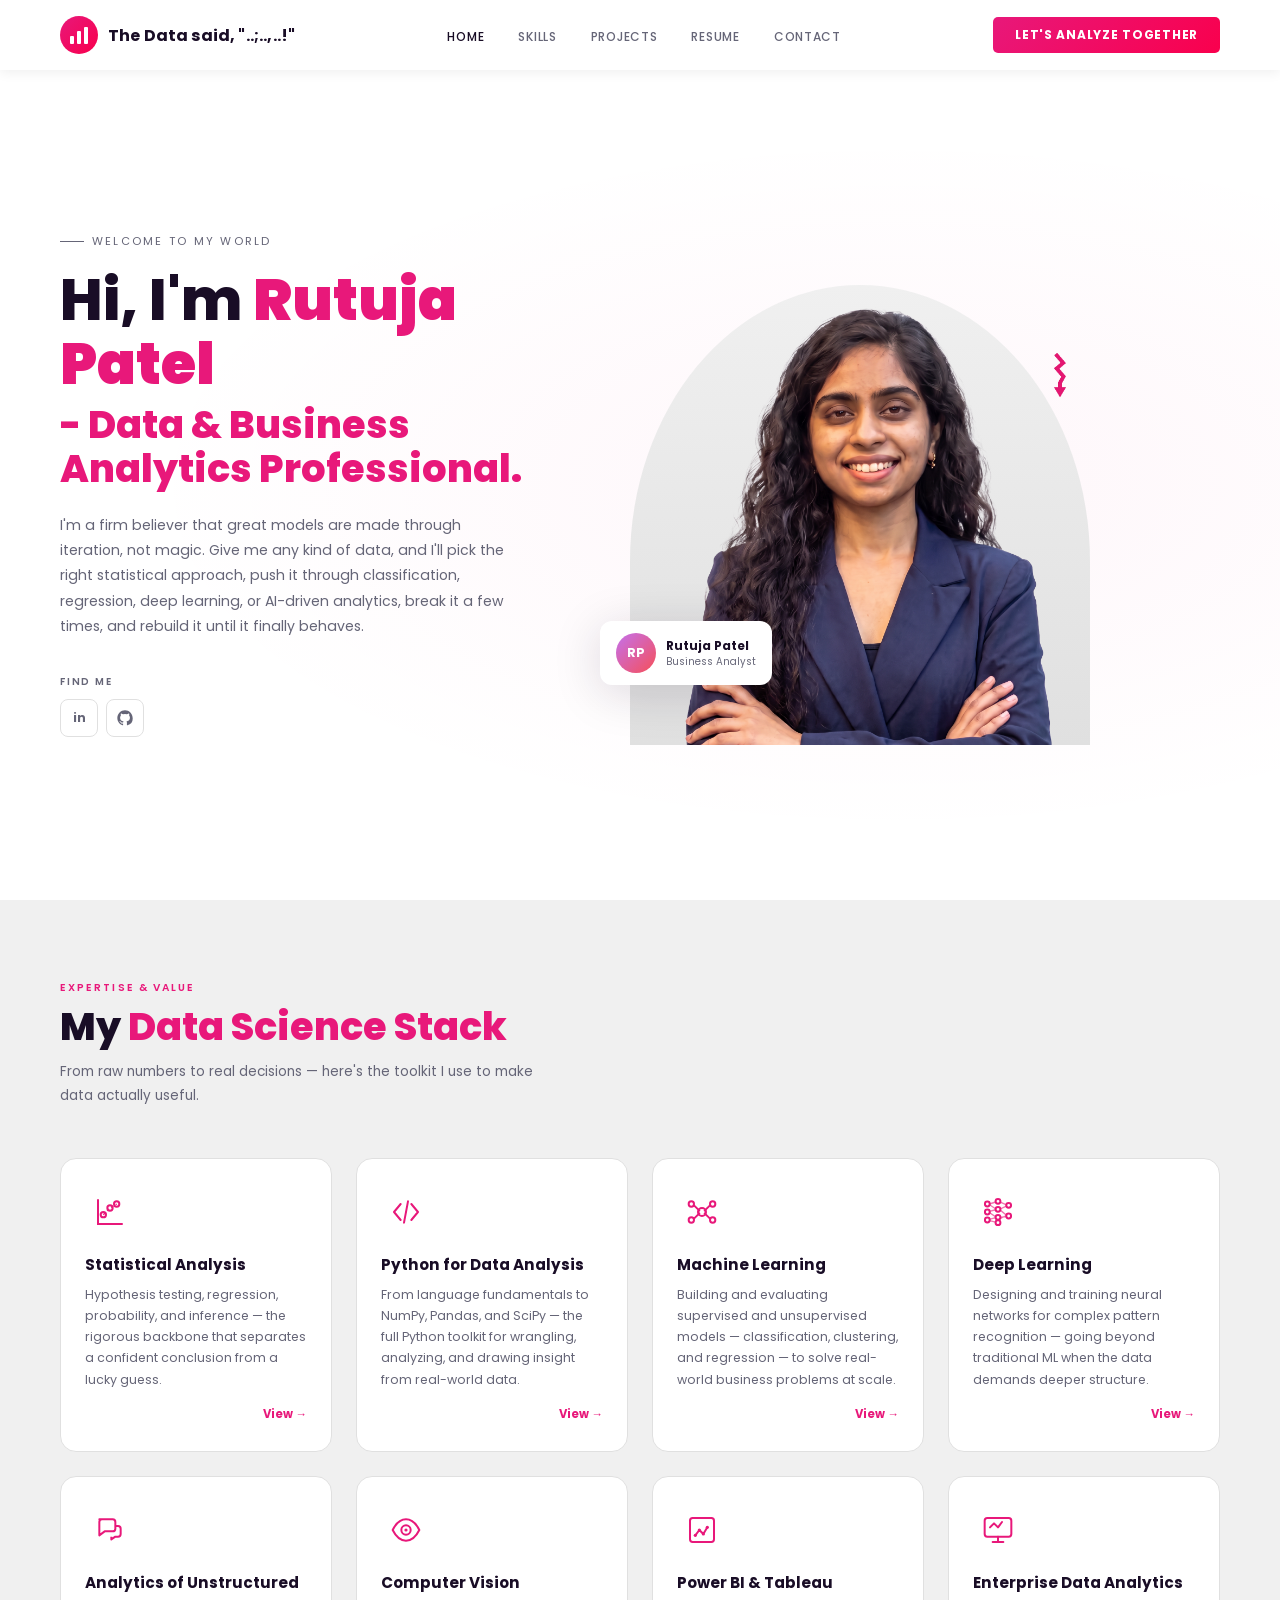
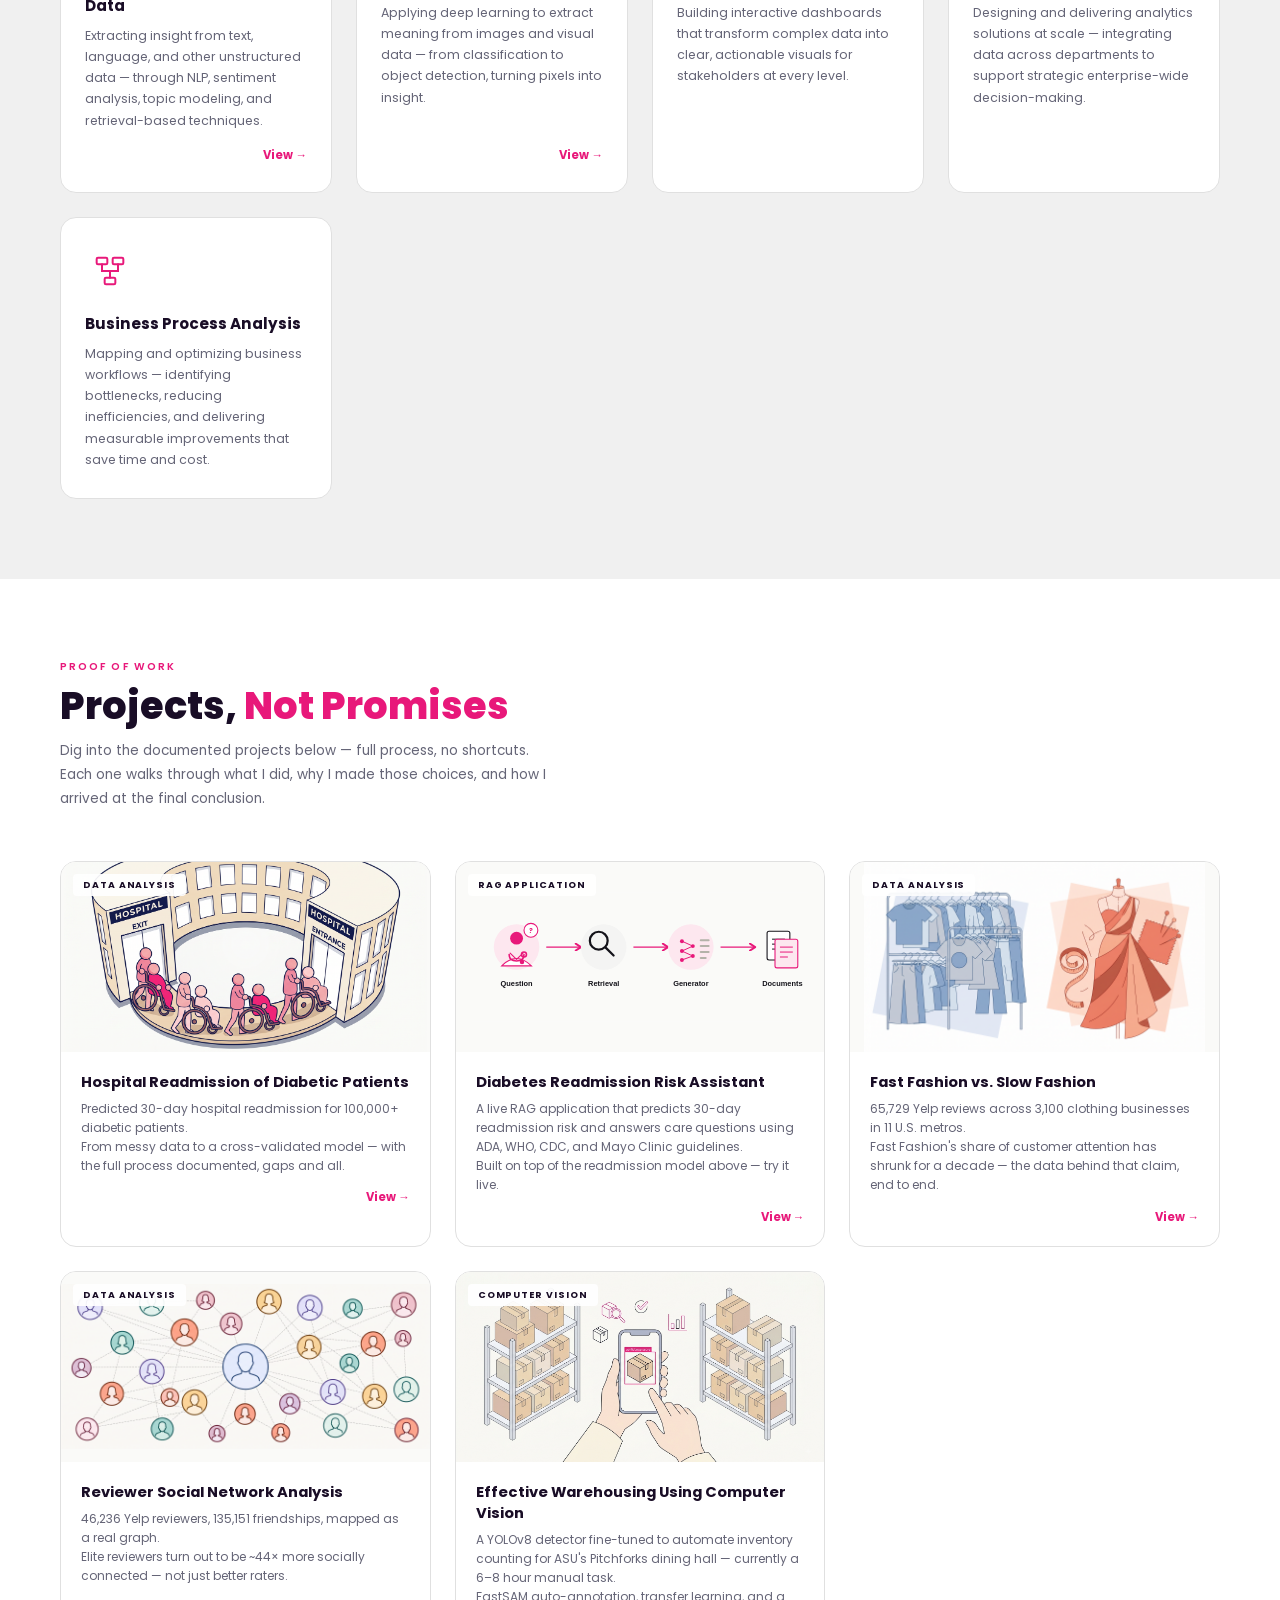
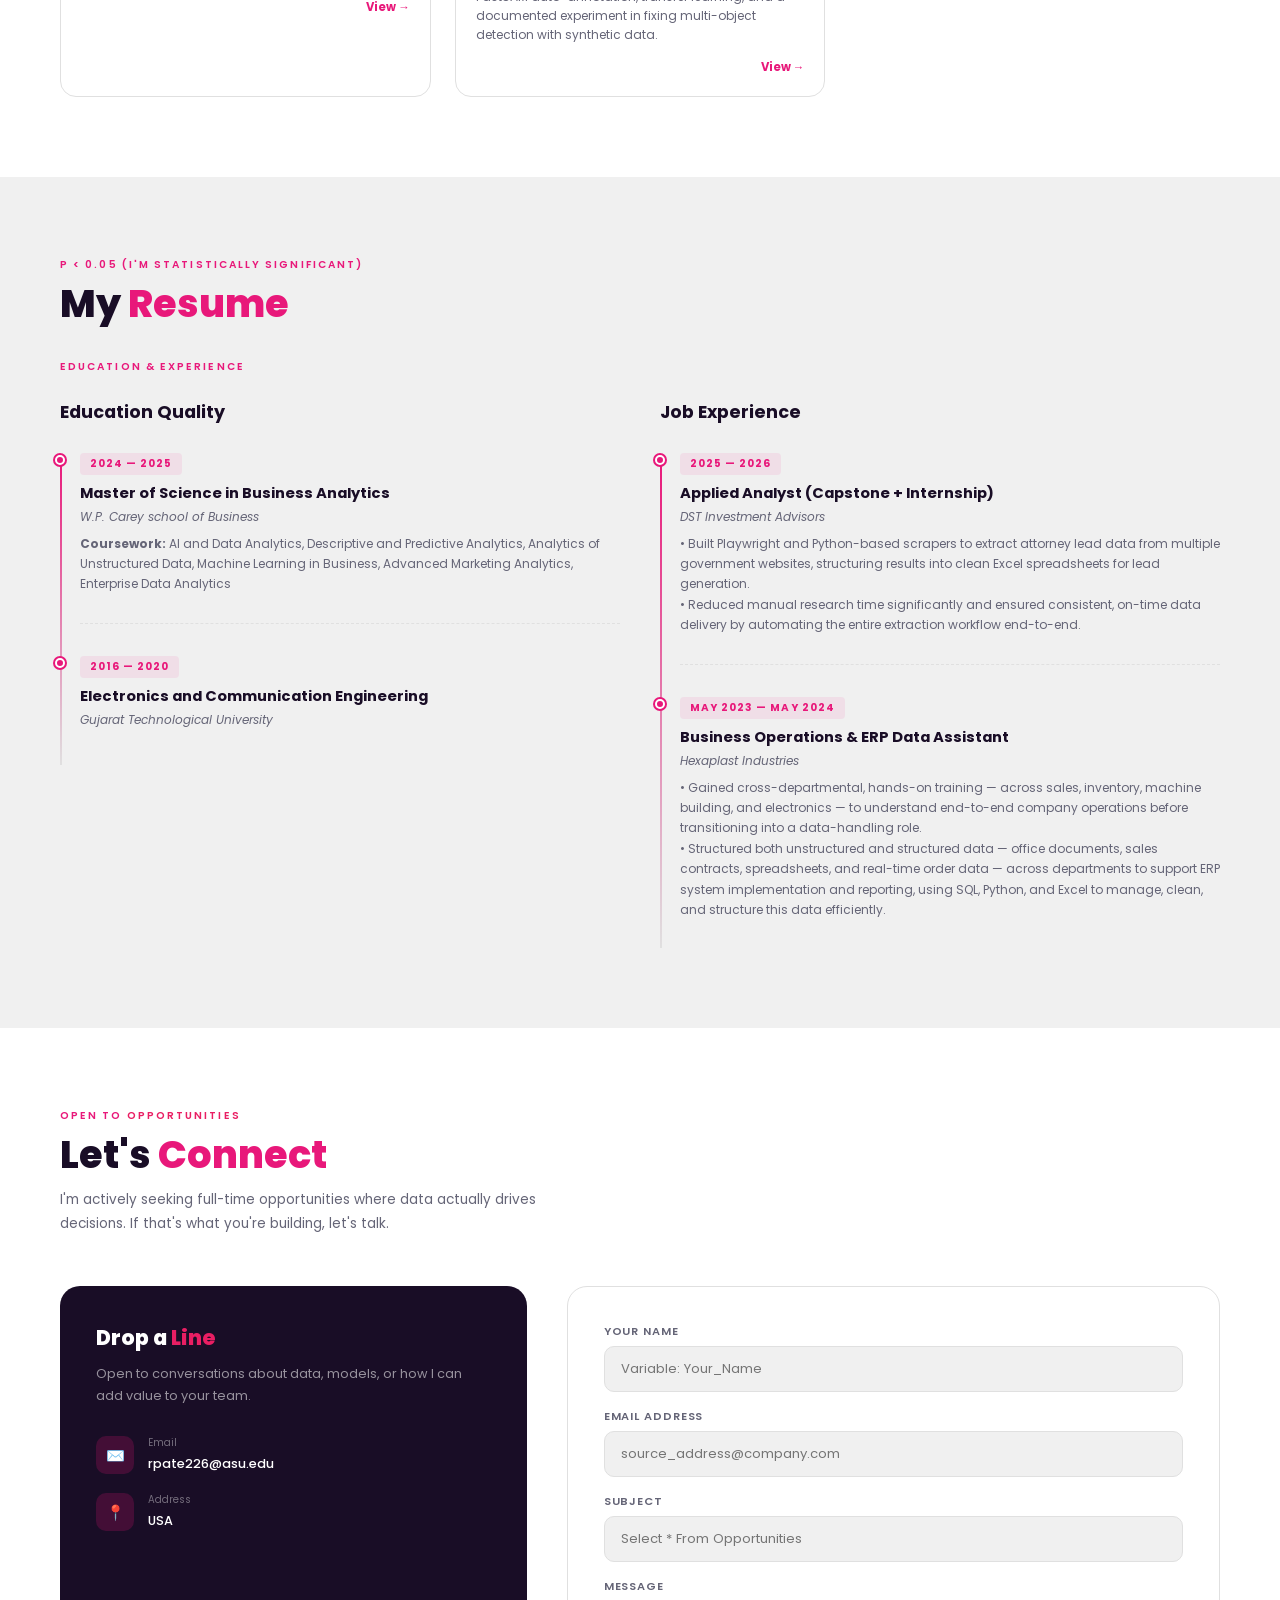
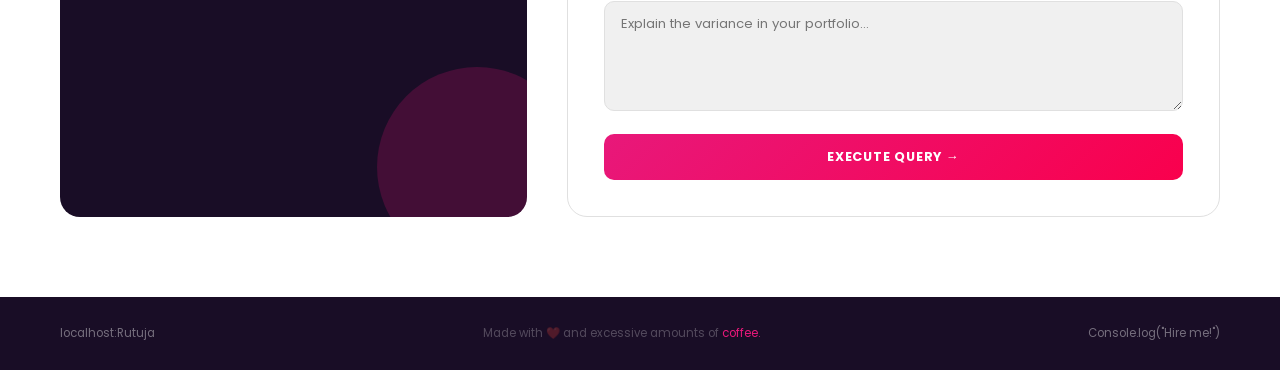
==== commit 1dfde5bb: "edit" ====
--- a/index.html
+++ b/index.html
@@ -780,50 +780,6 @@
       </div>
     </a>
 
-    <!-- Project 4 -->
-    <a href="projects/promotion_impact_causal_analysis.html" class="portfolio-card anim" data-cat="analysis">
-      <div class="portfolio-thumb" style="background:#FAFAF8; overflow:hidden; padding:0 16px;">
-        <div class="thumb-cat">Causal Inference</div>
-        <svg width="100%" height="100%" viewBox="0 0 680 260" role="img" style="display:block;" preserveAspectRatio="xMidYMid meet">
-          <title>Bar chart comparing non-promo and promo sales with a causal lift bracket</title>
-          <desc>Two groups of bars, non-promo on the left and taller promo bars on the right, with a bracket showing a 39% causal lift and a p-value badge</desc>
-          <rect x="0" y="0" width="680" height="260" fill="#FAFAF8"/>
-
-          <line x1="70" y1="210" x2="610" y2="210" stroke="#ECECEA" stroke-width="2"/>
-
-          <rect x="110" y="150" width="34" height="60" rx="3" fill="#F4F4F3" stroke="#B4B2A9" stroke-width="1.5"/>
-          <rect x="154" y="130" width="34" height="80" rx="3" fill="#F4F4F3" stroke="#B4B2A9" stroke-width="1.5"/>
-          <rect x="198" y="160" width="34" height="50" rx="3" fill="#F4F4F3" stroke="#B4B2A9" stroke-width="1.5"/>
-          <text x="171" y="230" text-anchor="middle" font-family="Inter, sans-serif" font-weight="600" font-size="13" fill="#6B7280">Non-Promo</text>
-
-          <rect x="330" y="96" width="34" height="114" rx="3" fill="#FDE7EF" stroke="#e8187a" stroke-width="1.8"/>
-          <rect x="374" y="70" width="34" height="140" rx="3" fill="#FDE7EF" stroke="#e8187a" stroke-width="1.8"/>
-          <rect x="418" y="104" width="34" height="106" rx="3" fill="#FDE7EF" stroke="#e8187a" stroke-width="1.8"/>
-          <text x="391" y="230" text-anchor="middle" font-family="Inter, sans-serif" font-weight="600" font-size="13" fill="#e8187a">Promo</text>
-
-          <path d="M280 100 Q300 100 300 80 Q300 60 320 60" fill="none" stroke="#e8187a" stroke-width="2" stroke-linecap="round"/>
-          <line x1="188" y1="120" x2="280" y2="100" stroke="#e8187a" stroke-width="2" stroke-dasharray="3 4"/>
-          <line x1="408" y1="60" x2="460" y2="60" stroke="#e8187a" stroke-width="2" stroke-dasharray="3 4"/>
-
-          <rect x="465" y="42" width="118" height="34" rx="17" fill="#e8187a"/>
-          <text x="524" y="64" text-anchor="middle" font-family="Poppins, sans-serif" font-weight="700" font-size="15" fill="#ffffff">+39% lift</text>
-
-          <rect x="465" y="86" width="108" height="26" rx="13" fill="#F4F4F3" stroke="#B4B2A9" stroke-width="1.2"/>
-          <text x="519" y="103" text-anchor="middle" font-family="IBM Plex Mono, monospace" font-weight="600" font-size="12" fill="#14131A">p &lt; 0.001</text>
-        </svg>
-      </div>
-      <div class="portfolio-body">
-        <div class="portfolio-title">Phoenix Crime Data Analytics</div>
-        <p class="portfolio-desc">Phoenix crime incident data analyzed by area and time.<br>The goal: surface which neighborhoods see disproportionately more incidents, so police resources and policy decisions can be targeted where they're needed most.</p>
-        <div class="portfolio-meta">
-          <div class="p-tags">
-            <span class="p-tag">SQL</span>
-          </div>
-          <!-- <a href="#" class="portfolio-link">View →</a> -->
-        </div>
-      </div>
-    </div>
-
   </div>
 </section>
 
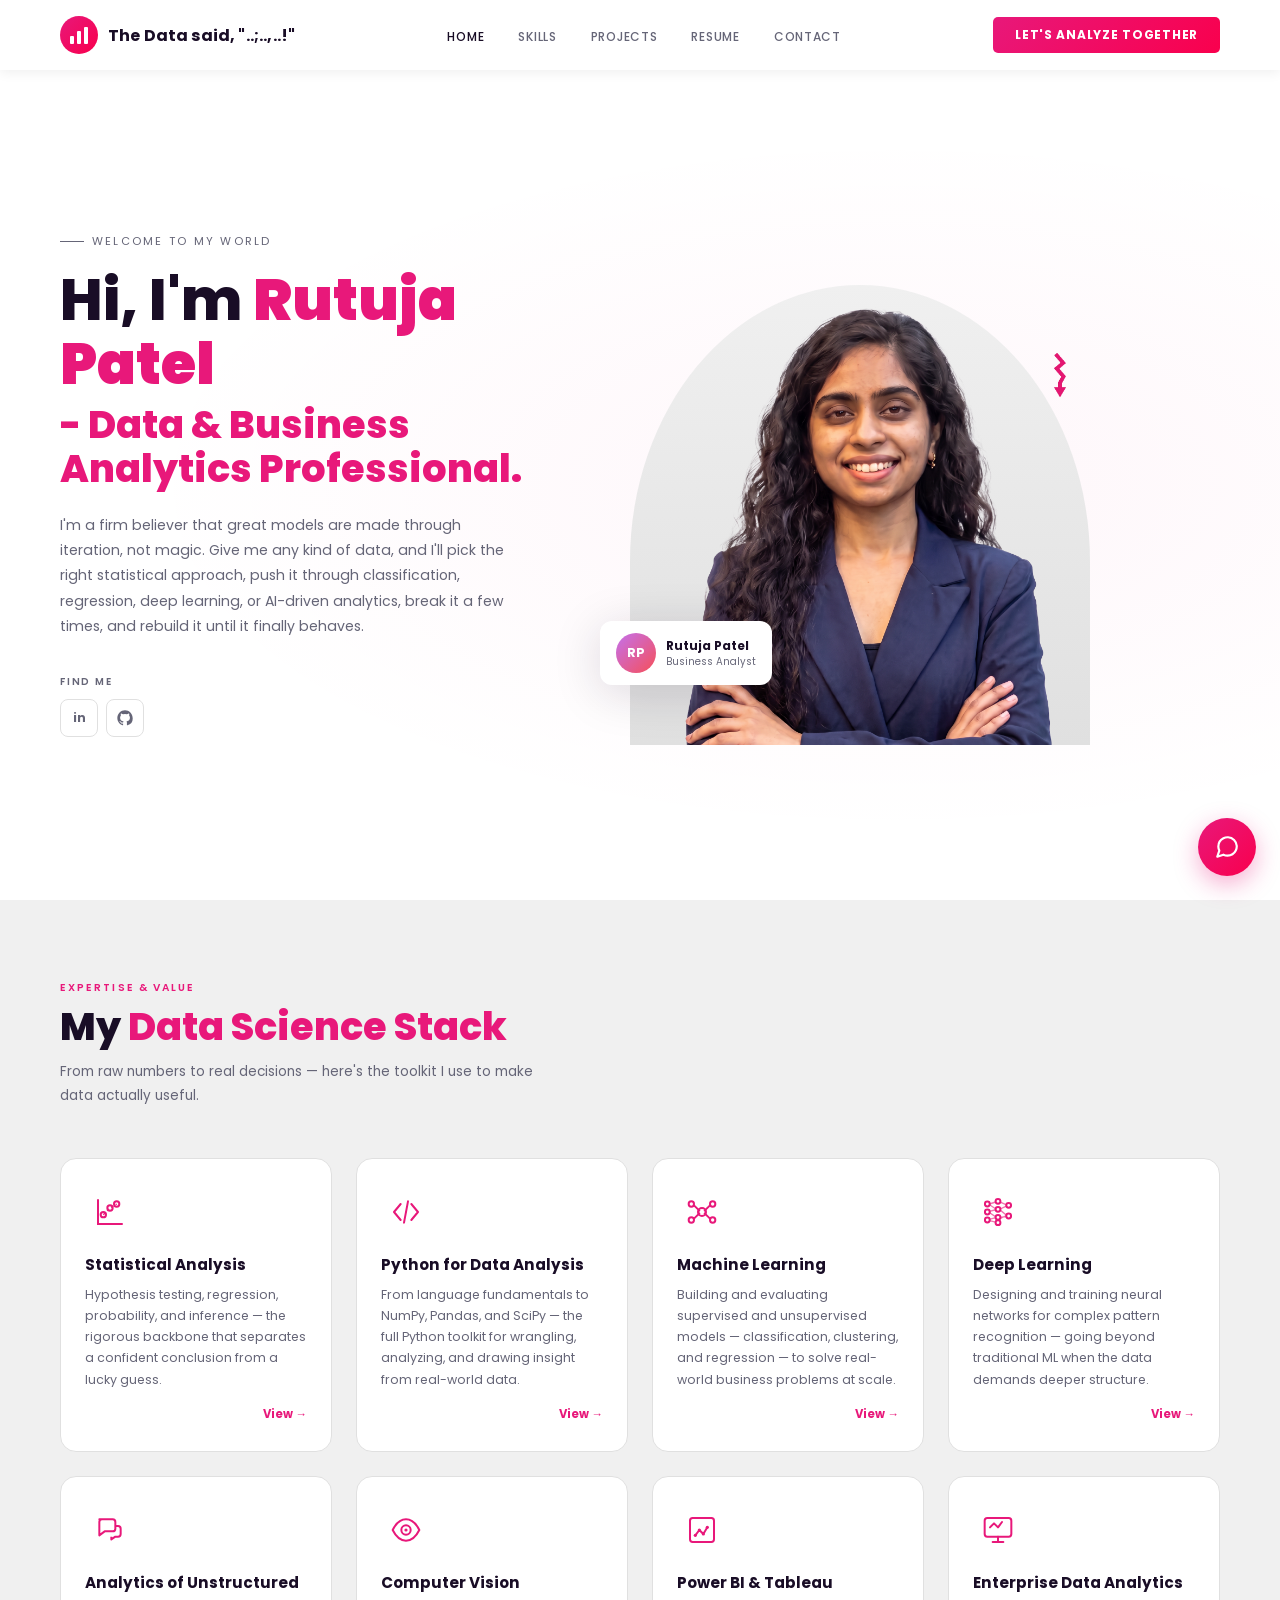
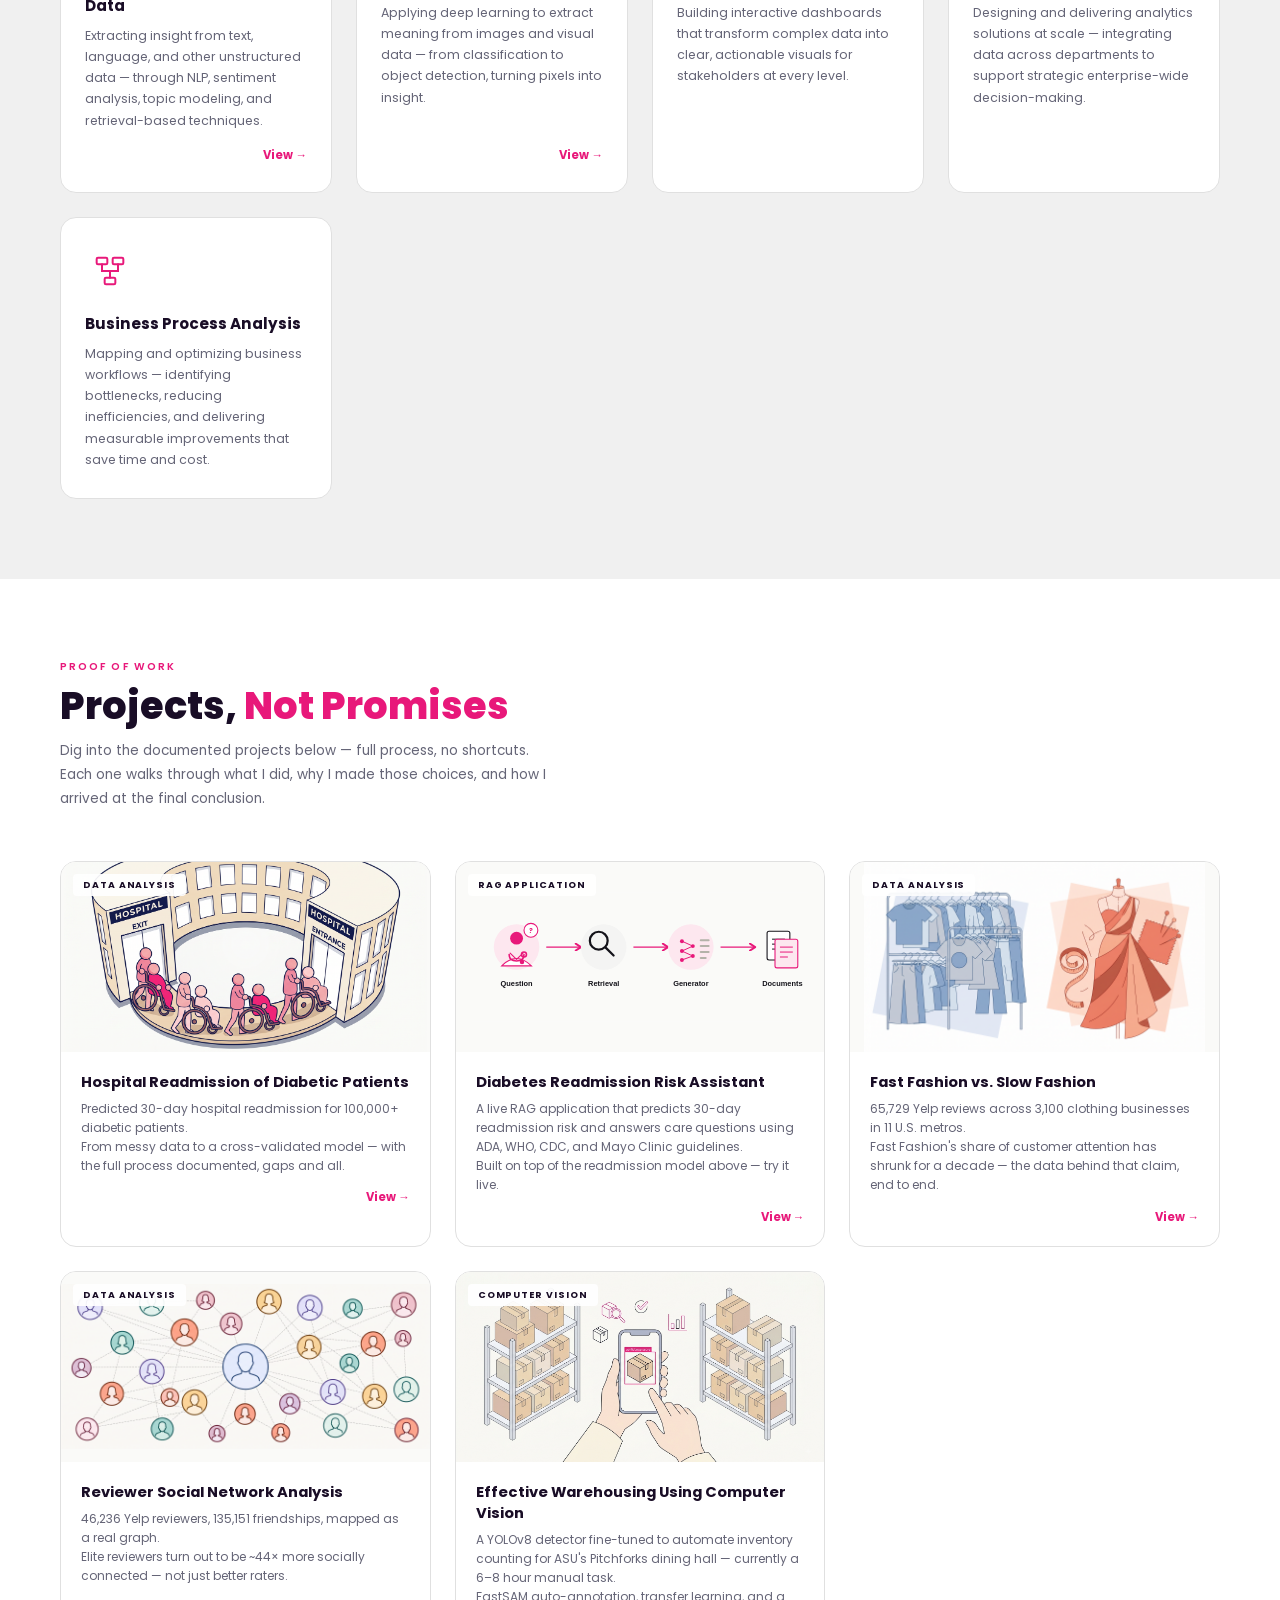
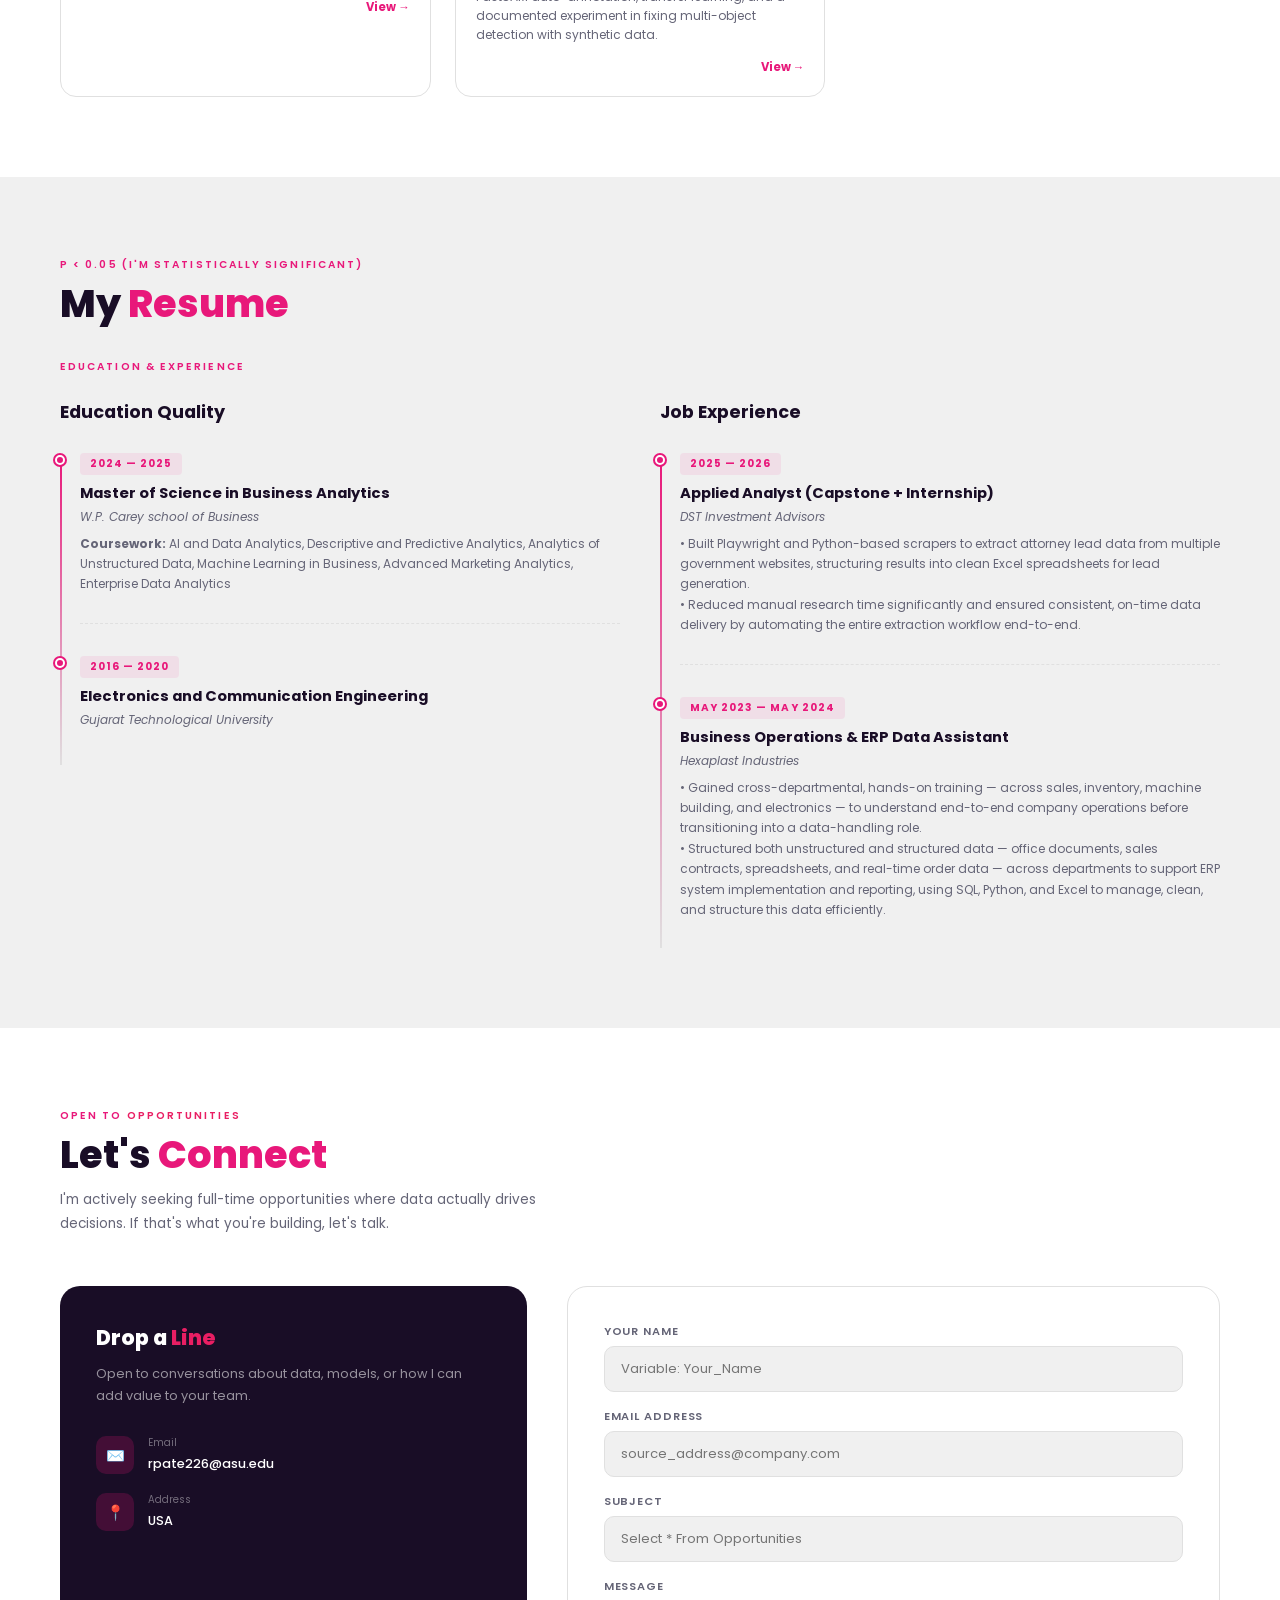
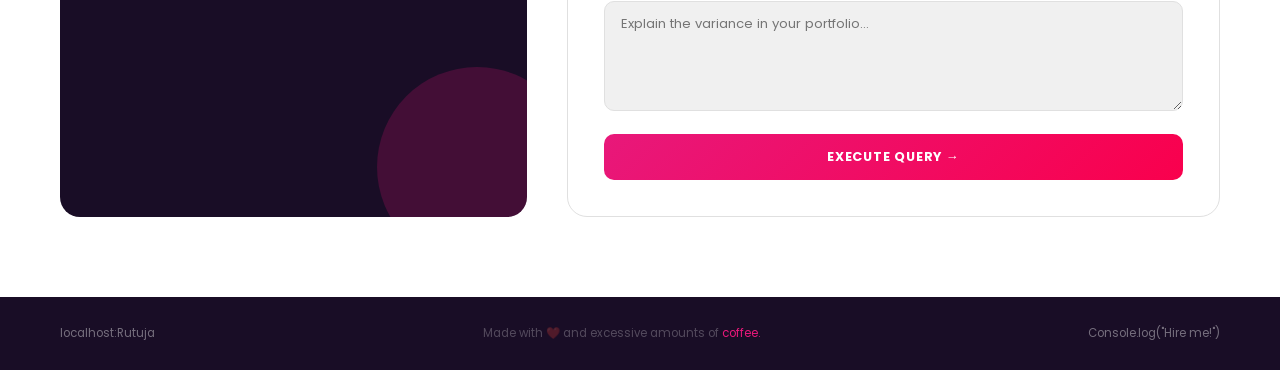
==== commit 4b17f09c: "Add portfolio chatbot with voice input, expand view, and interview mode Chat widget powered by Groq " ====
--- a/index.html
+++ b/index.html
@@ -1054,5 +1054,7 @@
   navLinks.forEach(a=>{a.classList.remove('active');if(a.getAttribute('href')==='#'+cur)a.classList.add('active');});
 },{passive:true});
 </script>
+<link rel="stylesheet" href="chatbot/widget.css">
+<script src="chatbot/widget.js" defer></script>
 </body>
 </html>
--- a/chatbot/widget.css
+++ b/chatbot/widget.css
@@ -0,0 +1,129 @@
+/* Portfolio chatbot widget — matches site design tokens from index.html */
+#rp-chat-bubble{
+  position:fixed;bottom:24px;right:24px;z-index:9999;
+  width:58px;height:58px;border-radius:50%;
+  background:var(--pink-grad,linear-gradient(135deg,#e8187a,#f9004d));
+  display:flex;align-items:center;justify-content:center;
+  cursor:pointer;border:none;
+  box-shadow:0 8px 24px rgba(232,24,122,.35);
+  transition:transform .2s,box-shadow .2s;
+}
+#rp-chat-bubble:hover{transform:translateY(-3px);box-shadow:0 12px 32px rgba(232,24,122,.45)}
+#rp-chat-bubble svg{width:26px;height:26px}
+
+#rp-chat-nudge{
+  position:fixed;bottom:92px;right:24px;z-index:9998;
+  max-width:230px;background:var(--white,#fff);color:var(--text,#190d26);
+  border-radius:14px 14px 4px 14px;padding:12px 30px 12px 14px;
+  font-family:var(--font,'Poppins',sans-serif);font-size:.78rem;line-height:1.5;
+  box-shadow:var(--shadow-lg,0 8px 48px rgba(25,13,38,.15));
+  border:1px solid var(--border,#e0e0e0);
+  opacity:0;transform:translateY(8px);pointer-events:none;
+  transition:opacity .3s,transform .3s;
+}
+#rp-chat-nudge.show{opacity:1;transform:translateY(0);pointer-events:auto}
+#rp-chat-nudge .rp-nudge-close{
+  position:absolute;top:4px;right:6px;cursor:pointer;color:var(--muted,#656577);
+  font-size:.9rem;line-height:1;background:none;border:none;padding:4px;
+}
+
+#rp-chat-panel{
+  position:fixed;bottom:96px;right:24px;z-index:9999;
+  width:340px;max-width:calc(100vw - 32px);height:460px;max-height:calc(100vh - 140px);
+  background:var(--white,#fff);border-radius:16px;
+  box-shadow:var(--shadow-lg,0 8px 48px rgba(25,13,38,.15));
+  display:none;flex-direction:column;overflow:hidden;
+  font-family:var(--font,'Poppins',sans-serif);
+  border:1px solid var(--border,#e0e0e0);
+}
+#rp-chat-panel.open{display:flex}
+#rp-chat-panel.expanded{
+  top:16px;left:16px;right:16px;bottom:16px;
+  width:auto;height:auto;max-width:none;max-height:none;
+  border-radius:16px;
+}
+@media (max-width:600px){
+  #rp-chat-panel.expanded{top:0;left:0;right:0;bottom:0;border-radius:0}
+}
+
+.rp-chat-header{
+  background:var(--navy,#190d26);color:#fff;padding:16px 18px;
+  display:flex;align-items:center;justify-content:space-between;flex-shrink:0;
+}
+.rp-chat-header-info{display:flex;align-items:center;gap:10px}
+.rp-chat-avatar{
+  width:34px;height:34px;border-radius:50%;background:var(--pink-grad,linear-gradient(135deg,#e8187a,#f9004d));
+  display:flex;align-items:center;justify-content:center;font-weight:800;font-size:.8rem;flex-shrink:0;
+}
+.rp-chat-header-title{font-weight:700;font-size:.85rem}
+.rp-chat-header-sub{font-size:.68rem;color:rgba(255,255,255,.55);margin-top:1px}
+.rp-chat-header-actions{display:flex;align-items:center;gap:2px;flex-shrink:0}
+.rp-chat-icon-btn{
+  background:none;border:none;color:rgba(255,255,255,.7);cursor:pointer;
+  padding:6px;font-size:1.1rem;line-height:1;border-radius:6px;
+  display:flex;align-items:center;justify-content:center;transition:color .2s,background .2s;
+}
+.rp-chat-icon-btn:hover{color:#fff;background:rgba(255,255,255,.1)}
+
+.rp-chat-messages{
+  flex:1;overflow-y:auto;padding:16px;display:flex;flex-direction:column;gap:10px;
+  background:var(--bg,#f0f0f0);
+}
+.rp-msg{max-width:82%;font-size:.78rem;line-height:1.55;padding:10px 13px;border-radius:14px;word-wrap:break-word}
+.rp-msg-bot{
+  align-self:flex-start;background:var(--white,#fff);color:var(--text,#190d26);
+  border:1px solid var(--border,#e0e0e0);border-bottom-left-radius:4px;
+}
+.rp-msg-bot a{color:var(--pink,#e8187a);font-weight:600}
+.rp-msg-user{
+  align-self:flex-end;background:var(--pink-grad,linear-gradient(135deg,#e8187a,#f9004d));
+  color:#fff;border-bottom-right-radius:4px;
+}
+.rp-msg-typing{align-self:flex-start;display:flex;gap:4px;padding:12px 14px;background:var(--white,#fff);border:1px solid var(--border,#e0e0e0);border-radius:14px;border-bottom-left-radius:4px}
+.rp-msg-typing span{width:6px;height:6px;border-radius:50%;background:var(--muted,#656577);animation:rp-bounce 1.2s infinite}
+.rp-msg-typing span:nth-child(2){animation-delay:.15s}
+.rp-msg-typing span:nth-child(3){animation-delay:.3s}
+@keyframes rp-bounce{0%,60%,100%{transform:translateY(0);opacity:.4}30%{transform:translateY(-4px);opacity:1}}
+
+.rp-chat-quickreplies{display:flex;flex-wrap:wrap;gap:6px;padding:0 16px 12px;background:var(--bg,#f0f0f0);flex-shrink:0}
+.rp-quickreply{
+  font-family:var(--font,'Poppins',sans-serif);font-size:.68rem;font-weight:600;
+  padding:6px 12px;border-radius:20px;border:1px solid var(--pink,#e8187a);color:var(--pink,#e8187a);
+  background:#fff;cursor:pointer;transition:background .2s,color .2s;white-space:nowrap;
+}
+.rp-quickreply:hover{background:var(--pink-grad,linear-gradient(135deg,#e8187a,#f9004d));color:#fff;border-color:transparent}
+
+.rp-chat-inputrow{
+  display:flex;align-items:center;gap:8px;padding:12px;border-top:1px solid var(--border,#e0e0e0);
+  background:var(--white,#fff);flex-shrink:0;
+}
+#rp-chat-input{
+  flex:1;border:1px solid var(--border,#e0e0e0);border-radius:20px;padding:9px 14px;
+  font-family:var(--font,'Poppins',sans-serif);font-size:.78rem;color:var(--text,#190d26);
+  outline:none;background:var(--bg,#f0f0f0);
+}
+#rp-chat-input:focus{border-color:var(--pink,#e8187a)}
+#rp-chat-send{
+  width:34px;height:34px;border-radius:50%;border:none;flex-shrink:0;
+  background:var(--pink-grad,linear-gradient(135deg,#e8187a,#f9004d));color:#fff;cursor:pointer;
+  display:flex;align-items:center;justify-content:center;transition:opacity .2s;
+}
+#rp-chat-send:hover{opacity:.9}
+#rp-chat-send:disabled{opacity:.5;cursor:default}
+#rp-chat-mic{
+  width:34px;height:34px;border-radius:50%;border:1px solid var(--border,#e0e0e0);flex-shrink:0;
+  background:var(--bg,#f0f0f0);color:var(--muted,#656577);cursor:pointer;
+  display:flex;align-items:center;justify-content:center;transition:background .2s,color .2s,border-color .2s;
+}
+#rp-chat-mic:hover{border-color:var(--pink,#e8187a);color:var(--pink,#e8187a)}
+#rp-chat-mic.rp-mic-active{
+  background:var(--pink-grad,linear-gradient(135deg,#e8187a,#f9004d));color:#fff;border-color:transparent;
+  animation:rp-pulse 1.4s infinite;
+}
+@keyframes rp-pulse{0%,100%{box-shadow:0 0 0 0 rgba(232,24,122,.4)}50%{box-shadow:0 0 0 6px rgba(232,24,122,0)}}
+
+@media (max-width:480px){
+  #rp-chat-panel{width:calc(100vw - 24px);right:12px;bottom:88px;height:min(460px,calc(100vh - 120px))}
+  #rp-chat-bubble{right:16px;bottom:16px}
+  #rp-chat-nudge{right:16px}
+}
